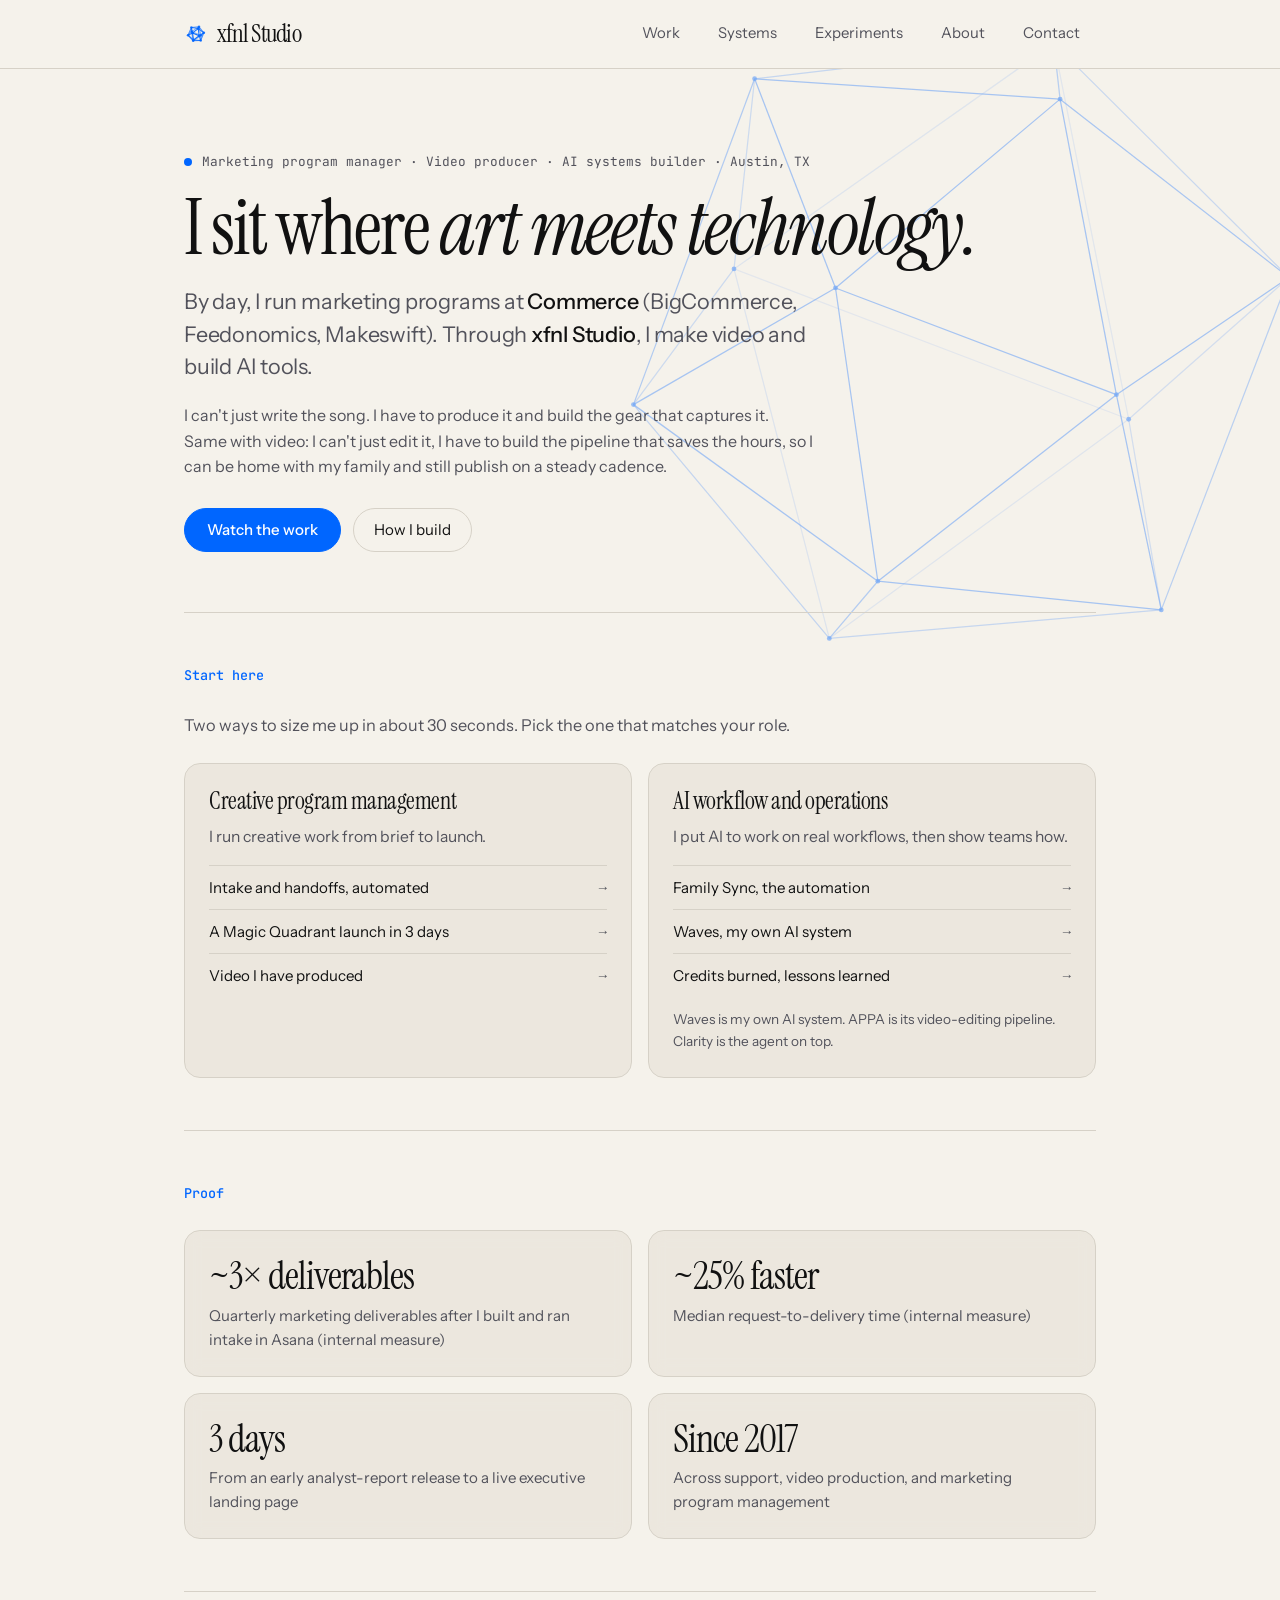
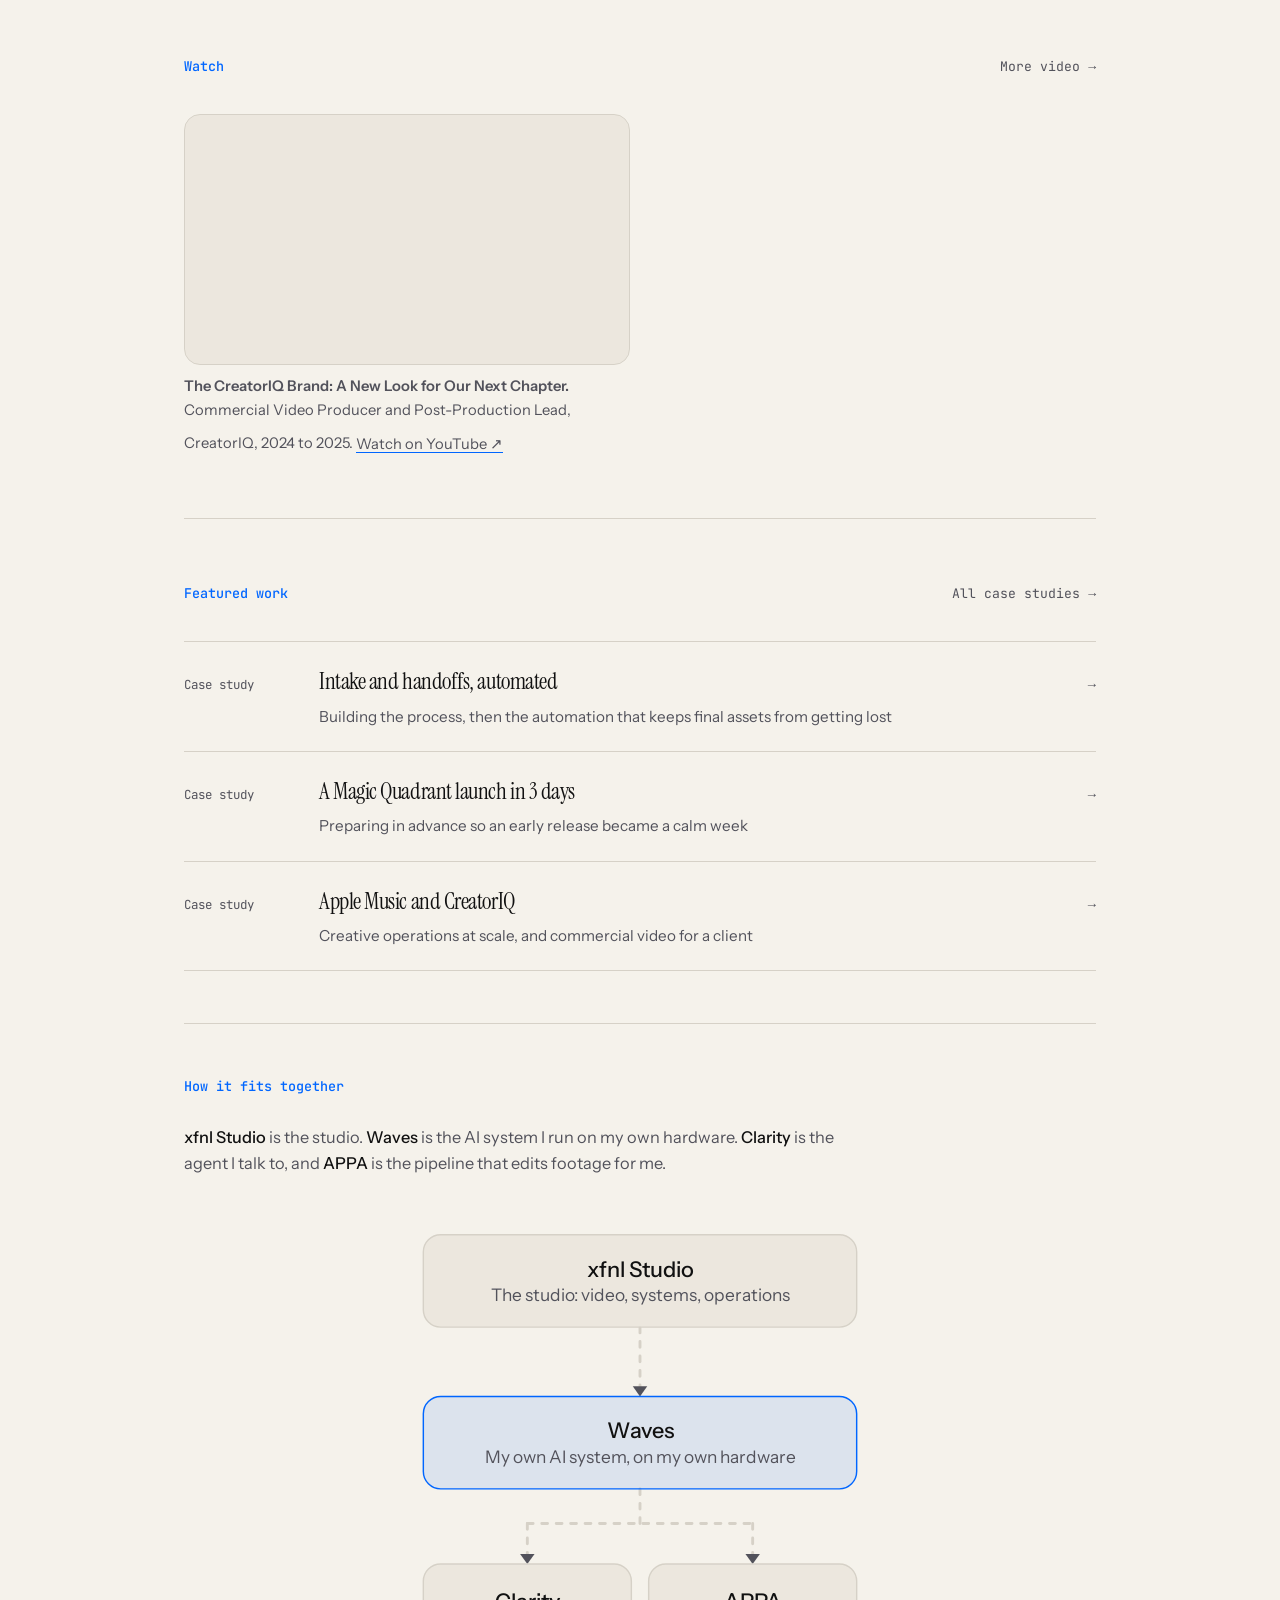
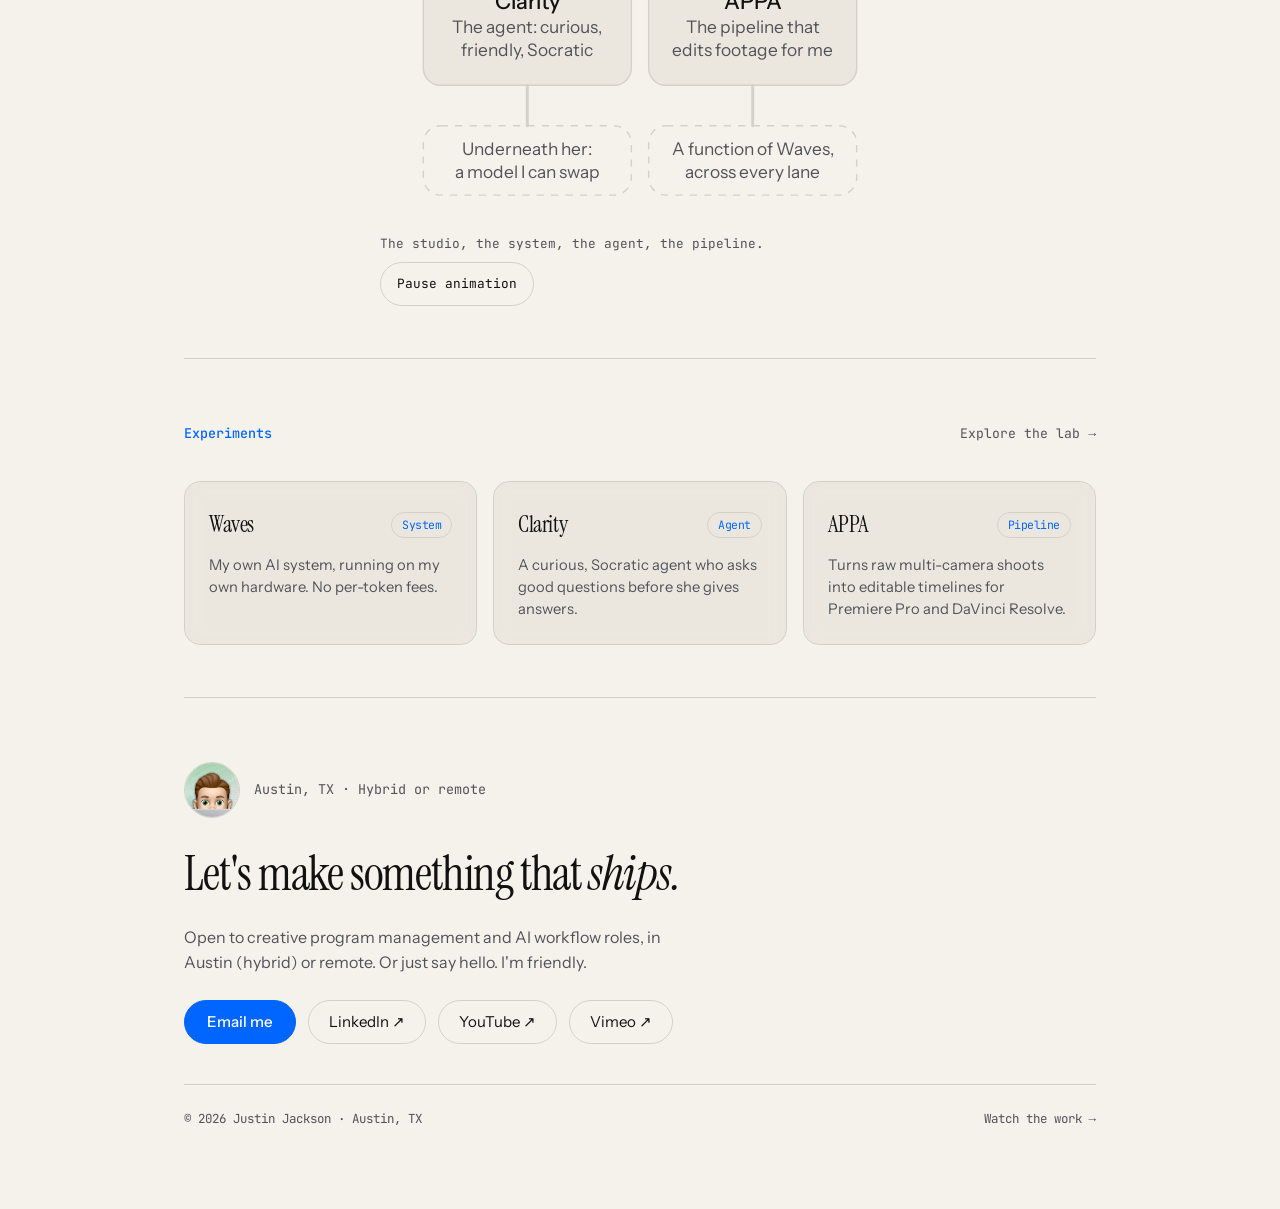
==== index.html @ 5ef89258 "v2.3: actual icosahedron everywhere, xfnl Studio styling, shorts, self-hosted fonts, timeline fixes" ====
<!doctype html>
<html lang="en">
<head>
  <meta charset="utf-8">
  <meta name="viewport" content="width=device-width, initial-scale=1">
  <title>Justin Jackson · Marketing Programs, Video &amp; AI Systems</title>
  <meta name="description" content="Austin-based marketing program manager and video producer. I build the workflows and AI tools that help creative teams ship. Case studies, video, experiments.">
  <meta name="author" content="Justin Jackson">
  <meta name="robots" content="index, follow">
  <link rel="canonical" href="https://xfnl.studio/">
  <meta property="og:type" content="website">
  <meta property="og:site_name" content="xfnl Studio">
  <meta property="og:title" content="Justin Jackson · Marketing Programs, Video &amp; AI Systems">
  <meta property="og:description" content="Austin-based marketing program manager and video producer. I build the workflows and AI tools that help creative teams ship. Case studies, video, experiments.">
  <meta property="og:url" content="https://xfnl.studio/">
  <meta property="og:image" content="https://xfnl.studio/img/og-default.png">
  <meta property="og:image:width" content="1200">
  <meta property="og:image:height" content="630">
  <meta property="og:image:alt" content="Justin Jackson: I sit where art meets technology.">
  <meta name="twitter:card" content="summary_large_image">
  <meta name="twitter:title" content="Justin Jackson · Marketing Programs, Video &amp; AI Systems">
  <meta name="twitter:description" content="Austin-based marketing program manager and video producer. I build the workflows and AI tools that help creative teams ship. Case studies, video, experiments.">
  <meta name="twitter:image" content="https://xfnl.studio/img/og-default.png">
  <link rel="icon" href="/favicon.svg?v=20261102b" type="image/svg+xml">
  <link rel="apple-touch-icon" href="/apple-touch-icon.png?v=20261102b">
  <link rel="preload" href="/fonts/instrument-serif-latin-400-normal.woff2" as="font" type="font/woff2" crossorigin>
  <link rel="preload" href="/fonts/instrument-sans-latin-400-normal.woff2" as="font" type="font/woff2" crossorigin>
  <link rel="stylesheet" href="/obsession.css?v=1793558083">
  <link rel="stylesheet" href="/css/xfnl-v2.css?v=20261102b">
  <script type="application/ld+json">{"@context": "https://schema.org", "@graph": [{"@type": "Person", "@id": "https://xfnl.studio/#justin", "name": "Justin Jackson", "url": "https://xfnl.studio", "image": "https://xfnl.studio/img/justin-jackson-800.webp", "jobTitle": "Marketing Project Manager", "description": "Austin-based marketing project manager running program-level work, video producer, and AI systems builder.", "worksFor": {"@type": "Organization", "name": "Commerce"}, "address": {"@type": "PostalAddress", "addressLocality": "Austin", "addressRegion": "TX"}, "alumniOf": {"@type": "CollegeOrUniversity", "name": "Art Institute of Philadelphia"}, "knowsAbout": ["Marketing program management", "Creative operations", "Asana automation", "Video production", "Post-production workflows", "Local LLM inference"], "sameAs": ["https://www.linkedin.com/in/justin-jackson-pm/", "https://www.youtube.com/@BenWindleShootsHisShot", "https://vimeo.com/user222444720"]}, {"@type": "Organization", "@id": "https://xfnl.studio/#studio", "name": "xfnl Studio", "alternateName": ["xfnl.studio", "Carbonrain Media"], "url": "https://xfnl.studio", "founder": {"@id": "https://xfnl.studio/#justin"}}, {"@type": "WebSite", "url": "https://xfnl.studio", "name": "xfnl Studio", "publisher": {"@id": "https://xfnl.studio/#studio"}}]}</script>
  <script src="/portfolio.js?v=20261102b" defer></script>
  <script src="/js/xfnl-v2.js?v=20261102b" defer></script>
</head>
<body data-page="home">
  <a href="#main-content" class="skip-link">Skip to main content</a>
  <canvas id="geo-canvas" class="geo-canvas" aria-hidden="true"></canvas>
  <header class="masthead">
    <div class="masthead-inner">
      <a href="/" class="brand" aria-label="xfnl Studio home">
        <svg class="brand-mark" viewBox="0 0 100 100" aria-hidden="true" focusable="false"><line class="mk-edge" x1="39.6" y1="74.7" x2="69.5" y2="77.2" stroke-width="4.4" stroke-opacity="0.79"/><line class="mk-edge" x1="39.6" y1="74.7" x2="63.2" y2="57.1" stroke-width="4.4" stroke-opacity="0.91"/><line class="mk-edge" x1="39.6" y1="74.7" x2="38.1" y2="78.4" stroke-width="4.4" stroke-opacity="0.71"/><line class="mk-edge" x1="39.6" y1="74.7" x2="16.9" y2="55.2" stroke-width="4.4" stroke-opacity="0.79"/><line class="mk-edge" x1="39.6" y1="74.7" x2="35.6" y2="45.6" stroke-width="4.4" stroke-opacity="0.91"/><line class="mk-edge" x1="69.5" y1="77.2" x2="63.2" y2="57.1" stroke-width="4.4" stroke-opacity="0.84"/><line class="mk-edge" x1="69.5" y1="77.2" x2="38.1" y2="78.4" stroke-width="4.4" stroke-opacity="0.64"/><line class="mk-edge" x1="69.5" y1="77.2" x2="70.3" y2="56.2" stroke-width="4.4" stroke-opacity="0.60"/><line class="mk-edge" x1="69.5" y1="77.2" x2="82.6" y2="44.9" stroke-width="4.4" stroke-opacity="0.73"/><line class="mk-edge" x1="30.8" y1="23.1" x2="62.5" y2="20.1" stroke-width="4.4" stroke-opacity="0.66"/><line class="mk-edge" x1="30.8" y1="23.1" x2="59.4" y2="27.5" stroke-width="4.4" stroke-opacity="0.81"/><line class="mk-edge" x1="30.8" y1="23.1" x2="31.4" y2="39.9" stroke-width="4.4" stroke-opacity="0.61"/><line class="mk-edge" x1="30.8" y1="23.1" x2="16.9" y2="55.2" stroke-width="4.4" stroke-opacity="0.72"/><line class="mk-edge" x1="30.8" y1="23.1" x2="35.6" y2="45.6" stroke-width="4.4" stroke-opacity="0.85"/><line class="mk-edge" x1="62.5" y1="20.1" x2="59.4" y2="27.5" stroke-width="4.4" stroke-opacity="0.74"/><line class="mk-edge" x1="62.5" y1="20.1" x2="31.4" y2="39.9" stroke-width="4.4" stroke-opacity="0.54"/><line class="mk-edge" x1="62.5" y1="20.1" x2="70.3" y2="56.2" stroke-width="4.4" stroke-opacity="0.54"/><line class="mk-edge" x1="62.5" y1="20.1" x2="82.6" y2="44.9" stroke-width="4.4" stroke-opacity="0.66"/><line class="mk-edge" x1="59.4" y1="27.5" x2="63.2" y2="57.1" stroke-width="4.4" stroke-opacity="0.92"/><line class="mk-edge" x1="59.4" y1="27.5" x2="82.6" y2="44.9" stroke-width="4.4" stroke-opacity="0.81"/><line class="mk-edge" x1="59.4" y1="27.5" x2="35.6" y2="45.6" stroke-width="4.4" stroke-opacity="0.92"/><line class="mk-edge" x1="63.2" y1="57.1" x2="82.6" y2="44.9" stroke-width="4.4" stroke-opacity="0.85"/><line class="mk-edge" x1="63.2" y1="57.1" x2="35.6" y2="45.6" stroke-width="4.4" stroke-opacity="0.96"/><line class="mk-edge" x1="31.4" y1="39.9" x2="38.1" y2="78.4" stroke-width="4.4" stroke-opacity="0.53"/><line class="mk-edge" x1="31.4" y1="39.9" x2="70.3" y2="56.2" stroke-width="4.4" stroke-opacity="0.49"/><line class="mk-edge" x1="31.4" y1="39.9" x2="16.9" y2="55.2" stroke-width="4.4" stroke-opacity="0.60"/><line class="mk-edge" x1="38.1" y1="78.4" x2="70.3" y2="56.2" stroke-width="4.4" stroke-opacity="0.53"/><line class="mk-edge" x1="38.1" y1="78.4" x2="16.9" y2="55.2" stroke-width="4.4" stroke-opacity="0.64"/><line class="mk-edge" x1="70.3" y1="56.2" x2="82.6" y2="44.9" stroke-width="4.4" stroke-opacity="0.61"/><line class="mk-edge" x1="16.9" y1="55.2" x2="35.6" y2="45.6" stroke-width="4.4" stroke-opacity="0.84"/><circle class="mk-node" cx="39.6" cy="74.7" r="5.4" fill-opacity="0.89"/><circle class="mk-node" cx="69.5" cy="77.2" r="5.4" fill-opacity="0.79"/><circle class="mk-node" cx="30.8" cy="23.1" r="5.4" fill-opacity="0.81"/><circle class="mk-node" cx="62.5" cy="20.1" r="5.4" fill-opacity="0.71"/><circle class="mk-node" cx="59.4" cy="27.5" r="5.4" fill-opacity="0.92"/><circle class="mk-node" cx="63.2" cy="57.1" r="5.4" fill-opacity="0.97"/><circle class="mk-node" cx="31.4" cy="39.9" r="5.4" fill-opacity="0.63"/><circle class="mk-node" cx="38.1" cy="78.4" r="5.4" fill-opacity="0.68"/><circle class="mk-node" cx="70.3" cy="56.2" r="5.4" fill-opacity="0.63"/><circle class="mk-node" cx="82.6" cy="44.9" r="5.4" fill-opacity="0.81"/><circle class="mk-node" cx="16.9" cy="55.2" r="5.4" fill-opacity="0.79"/><circle class="mk-node" cx="35.6" cy="45.6" r="5.4" fill-opacity="0.97"/></svg><span>xfnl Studio</span>
      </a>
      <button type="button" id="menu-toggle" class="menu-toggle" aria-label="Toggle navigation menu" aria-expanded="false" aria-controls="primary-nav">
        <svg viewBox="0 0 24 24" aria-hidden="true">
          <line x1="4" y1="7" x2="20" y2="7"></line>
          <line x1="4" y1="12" x2="20" y2="12"></line>
          <line x1="4" y1="17" x2="20" y2="17"></line>
        </svg>
      </button>
      <nav id="primary-nav" class="nav-bar" aria-label="Primary">
        <a href="/work/" class="nav-link">Work</a>
        <a href="/systems/" class="nav-link">Systems</a>
        <a href="/experiments/" class="nav-link">Experiments</a>
        <a href="/about/" class="nav-link">About</a>
        <a href="#contact" class="nav-link">Contact</a>
      </nav>
    </div>
  </header>
  <main id="main-content" class="shell">

    <section class="hero">
      <div class="eyebrow"><span class="eyebrow-dot"></span><span id="cms-eyebrow">Marketing program manager · Video producer · AI systems builder · Austin, TX</span></div>
      <h1 id="cms-title" class="hero-title">I sit where <em>art meets technology.</em></h1>
      <p id="cms-lead" class="hero-lead">By day, I run marketing programs at <strong>Commerce</strong> (BigCommerce, Feedonomics, Makeswift). Through <strong>xfnl Studio</strong>, I make video and build AI tools.</p>
      <p class="hero-note">I can't just write the song. I have to produce it and build the gear that captures it. Same with video: I can't just edit it, I have to build the pipeline that saves the hours, so I can be home with my family and still publish on a steady cadence.</p>
      <div class="cta-row">
        <a href="/work/" class="btn-primary">Watch the work</a>
        <a href="/systems/" class="btn-secondary">How I build</a>
      </div>
    </section>

    <section class="sec">
      <div class="sec-head">
        <h2 class="sec-kicker">Start here</h2>
      </div>
      <p class="sec-intro">Two ways to size me up in about 30 seconds. Pick the one that matches your role.</p>
      <div class="path-grid">
        <div class="path-card">
          <h3 class="path-title">Creative program management</h3>
          <p class="path-line">I run creative work from brief to launch.</p>
          <div class="path-links">
            <a href="/systems/#intake-handoffs"><span>Intake and handoffs, automated</span><span>→</span></a>
            <a href="/systems/#mq-launch"><span>A Magic Quadrant launch in 3 days</span><span>→</span></a>
            <a href="/work/"><span>Video I have produced</span><span>→</span></a>
          </div>
        </div>
        <div class="path-card">
          <h3 class="path-title">AI workflow and operations</h3>
          <p class="path-line">I put AI to work on real workflows, then show teams how.</p>
          <div class="path-links">
            <a href="/systems/#intake-handoffs"><span>Family Sync, the automation</span><span>→</span></a>
            <a href="/experiments/#waves"><span>Waves, my own AI system</span><span>→</span></a>
            <a href="/experiments/#credits"><span>Credits burned, lessons learned</span><span>→</span></a>
          </div>
          <p class="path-gloss">Waves is my own AI system. APPA is its video-editing pipeline. Clarity is the agent on top.</p>
        </div>
      </div>
    </section>

    <section id="results" class="sec">
      <div class="sec-head">
        <h2 class="sec-kicker">Proof</h2>
      </div>
      <div id="cms-results" class="results-grid">
        <div class="stat-card">
          <h3 class="stat-num">~3× deliverables</h3>
          <p class="stat-desc">Quarterly marketing deliverables after I built and ran intake in Asana (internal measure)</p>
        </div>
        <div class="stat-card">
          <h3 class="stat-num">~25% faster</h3>
          <p class="stat-desc">Median request-to-delivery time (internal measure)</p>
        </div>
        <div class="stat-card">
          <h3 class="stat-num">3 days</h3>
          <p class="stat-desc">From an early analyst-report release to a live executive landing page</p>
        </div>
        <div class="stat-card">
          <h3 class="stat-num">Since 2017</h3>
          <p class="stat-desc">Across support, video production, and marketing program management</p>
        </div>
      </div>
    </section>

    <section class="sec">
      <div class="sec-head">
        <h2 class="sec-kicker">Watch</h2>
        <a href="/work/" class="sec-more">More video →</a>
      </div>
      <div class="video-grid">
        <div>
          <div class="video-embed"><iframe src="https://www.youtube-nocookie.com/embed/_KKBZPvR-s0" title="The CreatorIQ Brand: A New Look for Our Next Chapter" loading="lazy" referrerpolicy="strict-origin-when-cross-origin" allow="accelerometer; clipboard-write; encrypted-media; gyroscope; picture-in-picture" allowfullscreen></iframe></div>
          <p class="video-cap"><strong>The CreatorIQ Brand: A New Look for Our Next Chapter.</strong> Commercial Video Producer and Post-Production Lead, CreatorIQ, 2024 to 2025. <a class="sec-link" href="https://www.youtube.com/watch?v=_KKBZPvR-s0" target="_blank" rel="noopener noreferrer">Watch on YouTube ↗</a></p>
        </div>
      </div>
      <!-- CONFIRM (Justin): verify the video title against YouTube. -->
    </section>

    <section class="sec">
      <div class="sec-head">
        <h2 class="sec-kicker">Featured work</h2>
        <a href="/systems/" class="sec-more">All case studies →</a>
      </div>
      <div id="cms-featured-systems" class="row-list">
        <a href="/systems/#intake-handoffs" class="row-item">
          <span class="row-tag">Case study</span>
          <div>
            <h3 class="row-title">Intake and handoffs, automated</h3>
            <p class="row-sub">Building the process, then the automation that keeps final assets from getting lost</p>
          </div>
          <span class="row-arrow">→</span>
        </a>
        <a href="/systems/#mq-launch" class="row-item">
          <span class="row-tag">Case study</span>
          <div>
            <h3 class="row-title">A Magic Quadrant launch in 3 days</h3>
            <p class="row-sub">Preparing in advance so an early release became a calm week</p>
          </div>
          <span class="row-arrow">→</span>
        </a>
        <a href="/systems/#apple-creatoriq" class="row-item">
          <span class="row-tag">Case study</span>
          <div>
            <h3 class="row-title">Apple Music and CreatorIQ</h3>
            <p class="row-sub">Creative operations at scale, and commercial video for a client</p>
          </div>
          <span class="row-arrow">→</span>
        </a>
      </div>
    </section>

    <section class="sec">
      <div class="sec-head">
        <h2 class="sec-kicker">How it fits together</h2>
      </div>
      <p class="sec-intro"><strong>xfnl Studio</strong> is the studio. <strong>Waves</strong> is the AI system I run on my own hardware. <strong>Clarity</strong> is the agent I talk to, and <strong>APPA</strong> is the pipeline that edits footage for me.</p>
      <figure class="dg" data-dg>
        <svg viewBox="0 0 360 432" role="img" aria-labelledby="dg-home-t dg-home-d" focusable="false">
          <title id="dg-home-t">How xfnl Studio, Waves, Clarity, and APPA fit together</title>
          <desc id="dg-home-d">xfnl Studio is the studio. Waves is its AI system. Clarity is the agent and APPA is the post-production pipeline, both running on Waves. Clarity runs on a swappable model.</desc>
          <line class="ln flow" x1="180" y1="88" x2="180" y2="136"/>
          <polygon class="ar" points="175,129 185,129 180,136"/>
          <line class="ln flow" x1="180" y1="200" x2="180" y2="224"/>
          <path class="ln flow" d="M102 224 H258"/>
          <line class="ln flow" x1="102" y1="224" x2="102" y2="252"/>
          <polygon class="ar" points="97,245 107,245 102,252"/>
          <line class="ln flow" x1="258" y1="224" x2="258" y2="252"/>
          <polygon class="ar" points="253,245 263,245 258,252"/>
          <rect class="nd glow g0" x="30" y="24" width="300" height="64" rx="12"/>
          <text class="t-sans t-md f-fg ta-mid" x="180" y="53">xfnl Studio</text>
          <text class="t-sans t-xs f-muted ta-mid" x="180" y="70">The studio: video, systems, operations</text>
          <rect class="nd-accent glow-accent g1" x="30" y="136" width="300" height="64" rx="12"/>
          <text class="t-sans t-md f-fg ta-mid" x="180" y="165">Waves</text>
          <text class="t-sans t-xs f-muted ta-mid" x="180" y="182">My own AI system, on my own hardware</text>
          <rect class="nd glow g2" x="30" y="252" width="144" height="84" rx="12"/>
          <text class="t-sans t-md f-fg ta-mid" x="102" y="283">Clarity</text>
          <text class="t-sans t-xs f-muted ta-mid" x="102" y="300">The agent: curious,</text>
          <text class="t-sans t-xs f-muted ta-mid" x="102" y="316">friendly, Socratic</text>
          <rect class="nd glow g3" x="186" y="252" width="144" height="84" rx="12"/>
          <text class="t-sans t-md f-fg ta-mid" x="258" y="283">APPA</text>
          <text class="t-sans t-xs f-muted ta-mid" x="258" y="300">The pipeline that</text>
          <text class="t-sans t-xs f-muted ta-mid" x="258" y="316">edits footage for me</text>
          <rect class="nd-dash" x="30" y="364" width="144" height="48" rx="12"/>
          <text class="t-sans t-xs f-muted ta-mid" x="102" y="384">Underneath her:</text>
          <text class="t-sans t-xs f-muted ta-mid" x="102" y="400">a model I can swap</text>
          <line class="ln" x1="102" y1="336" x2="102" y2="364"/>
          <rect class="nd-dash" x="186" y="364" width="144" height="48" rx="12"/>
          <text class="t-sans t-xs f-muted ta-mid" x="258" y="384">A function of Waves,</text>
          <text class="t-sans t-xs f-muted ta-mid" x="258" y="400">across every lane</text>
          <line class="ln" x1="258" y1="336" x2="258" y2="364"/>
        </svg>
        <figcaption class="dg-cap"><span>The studio, the system, the agent, the pipeline.</span><button type="button" class="dg-pause" aria-pressed="false">Pause animation</button></figcaption>
      </figure>

    </section>

    <section class="sec">
      <div class="sec-head">
        <h2 class="sec-kicker">Experiments</h2>
        <a href="/experiments/" class="sec-more">Explore the lab →</a>
      </div>
      <div id="cms-experiments" class="exp-grid">
        <a href="/experiments/#waves" class="exp-card">
          <h3 class="exp-name"><span>Waves</span><span class="exp-pill">System</span></h3>
          <p class="exp-desc">My own AI system, running on my own hardware. No per-token fees.</p>
        </a>
        <a href="/experiments/#clarity" class="exp-card">
          <h3 class="exp-name"><span>Clarity</span><span class="exp-pill">Agent</span></h3>
          <p class="exp-desc">A curious, Socratic agent who asks good questions before she gives answers.</p>
        </a>
        <a href="/experiments/#appa" class="exp-card">
          <h3 class="exp-name"><span>APPA</span><span class="exp-pill">Pipeline</span></h3>
          <p class="exp-desc">Turns raw multi-camera shoots into editable timelines for Premiere Pro and DaVinci Resolve.</p>
        </a>
      </div>
    </section>

    <footer id="contact" class="footer">
      <div class="footer-hello">
        <img class="avatar" src="/img/memoji-avatar-400.webp" width="56" height="56" alt="" loading="lazy">
        <span>Austin, TX · Hybrid or remote</span>
      </div>
      <h2 class="footer-title">Let's make something that <em>ships.</em></h2>
      <p class="footer-sub">Open to creative program management and AI workflow roles, in Austin (hybrid) or remote. Or just say hello. I'm friendly.</p>
      <div class="cta-row">
        <a href="mailto:justin@xfnl.studio" class="btn-primary">Email me</a>
        <a href="https://www.linkedin.com/in/justin-jackson-pm/" target="_blank" rel="noopener noreferrer" class="btn-secondary">LinkedIn ↗</a>
        <a href="https://www.youtube.com/@BenWindleShootsHisShot" target="_blank" rel="noopener noreferrer" class="btn-secondary">YouTube ↗</a>
        <a href="https://vimeo.com/user222444720" target="_blank" rel="noopener noreferrer" class="btn-secondary">Vimeo ↗</a>
      </div>
      <div class="footer-meta">
        <span>© 2026 Justin Jackson · Austin, TX</span>
        <a href="/work/">Watch the work →</a>
      </div>
    </footer>
  </main>
  <!-- TODO (Justin and Gemini): add the Cloudflare Web Analytics beacon here once the site token exists. -->
</body>
</html>
---- obsession.css ----
:root {
  --ar-bg: #111111;
  --ar-bg-elev: rgba(22, 24, 29, 0.86);
  --ar-fg: #f5f2eb;
  --ar-muted: #9ca3af;
  --ar-border: #262930;
  --ar-accent: #0066FF;
  --ar-accent-soft: rgba(0, 102, 255, 0.14);
  --font-serif: "Instrument Serif", Georgia, "Times New Roman", serif;
  --font-sans: "Instrument Sans", -apple-system, BlinkMacSystemFont, sans-serif;
  --font-mono: "JetBrains Mono", monospace;
}
@media (prefers-color-scheme: light) {
  :root {
    --ar-bg: #f5f2eb;
    --ar-bg-elev: rgba(235, 230, 220, 0.86);
    --ar-fg: #111111;
    --ar-muted: #52525b;
    --ar-border: #d6d1c7;
    --ar-accent: #0066FF;
    --ar-accent-soft: rgba(0, 102, 255, 0.10);
  }
}
*, *::before, *::after { box-sizing: border-box; margin: 0; padding: 0; }
html { scroll-behavior: smooth; background: var(--ar-bg); color: var(--ar-fg); font-family: var(--font-sans); font-size: 16px; line-height: 1.6; -webkit-font-smoothing: antialiased; text-rendering: optimizeLegibility; }
body { min-height: 100vh; position: relative; overflow-x: hidden; background: var(--ar-bg); color: var(--ar-fg); }
a { color: inherit; text-decoration: none; transition: color 0.15s ease, border-color 0.15s ease, background-color 0.15s ease; }
a:focus-visible, button:focus-visible { outline: 2px solid var(--ar-accent); outline-offset: 3px; border-radius: 6px; }
ul { list-style: none; }
.skip-link { position: absolute; left: -9999px; top: 8px; z-index: 100; padding: 10px 16px; background: var(--ar-accent); color: #ffffff; border-radius: 999px; font-size: 0.88rem; }
.skip-link:focus { left: 16px; }
.geo-canvas { position: fixed; top: 0; right: 0; width: 55vw; height: 100vh; pointer-events: none; z-index: 0; opacity: 0.52; display: block; }
@media (max-width: 768px) { .geo-canvas { width: 100vw; height: 100svh; opacity: 0.30; } }
.shell { position: relative; z-index: 1; max-width: 960px; margin: 0 auto; padding: 0 24px; }
.masthead { border-bottom: 1px solid var(--ar-border); background: var(--ar-bg); position: sticky; top: 0; z-index: 30; }
.masthead-inner { max-width: 960px; margin: 0 auto; padding: 12px 24px; display: flex; align-items: center; justify-content: space-between; gap: 16px; position: relative; }
.brand { display: inline-flex; align-items: center; min-height: 44px; font-family: var(--font-serif); font-size: 1.55rem; font-weight: 400; letter-spacing: -0.03em; }
.brand-dot { color: var(--ar-accent); }
.menu-toggle { display: none; align-items: center; justify-content: center; width: 44px; height: 44px; border-radius: 999px; border: 1px solid var(--ar-border); background: var(--ar-bg-elev); color: var(--ar-fg); cursor: pointer; }
.menu-toggle svg { width: 20px; height: 20px; stroke: currentColor; stroke-width: 1.8; fill: none; stroke-linecap: round; }
.nav-bar { display: flex; align-items: center; gap: 6px; }
.nav-link { display: inline-flex; align-items: center; min-height: 44px; padding: 0 15px; border-radius: 999px; font-size: 0.93rem; color: var(--ar-muted); border: 1px solid transparent; }
.nav-link:hover, .nav-link.active { color: var(--ar-fg); border-color: var(--ar-border); background: var(--ar-bg-elev); }
@media (max-width: 720px) {
  .menu-toggle { display: inline-flex; }
  .nav-bar { display: none; position: absolute; top: 100%; left: 0; right: 0; background: var(--ar-bg); border-bottom: 1px solid var(--ar-border); padding: 12px 24px 18px; flex-direction: column; align-items: stretch; gap: 6px; }
  .nav-bar.open { display: flex; }
  .nav-link { width: 100%; justify-content: flex-start; padding: 0 16px; }
}
.hero { padding: 84px 0 60px; position: relative; }
@media (max-width: 640px) { .hero { padding: 52px 0 44px; } }
.eyebrow { font-family: var(--font-mono); font-size: 0.8rem; color: var(--ar-muted); margin-bottom: 16px; display: flex; align-items: center; gap: 10px; line-height: 1.45; }
.eyebrow-dot { width: 8px; height: 8px; border-radius: 999px; background: var(--ar-accent); flex-shrink: 0; display: inline-block; }
.hero-title { font-family: var(--font-serif); font-weight: 400; font-size: clamp(3rem, 6.8vw, 4.85rem); line-height: 1.02; letter-spacing: -0.03em; margin-bottom: 18px; }
.hero-title em { font-style: italic; font-weight: 400; }
.hero-lead { font-size: clamp(1.12rem, 2.05vw, 1.35rem); color: var(--ar-muted); max-width: 630px; line-height: 1.52; margin-bottom: 32px; letter-spacing: -0.01em; }
.hero-lead strong { color: var(--ar-fg); font-weight: 500; }
.hero-lead a { text-decoration: underline; text-decoration-color: var(--ar-accent); text-underline-offset: 3px; }
.cta-row { display: flex; align-items: center; gap: 12px; flex-wrap: wrap; }
.btn-primary { display: inline-flex; align-items: center; justify-content: center; min-height: 44px; padding: 0 22px; border-radius: 999px; background: var(--ar-accent); color: #ffffff; font-weight: 500; font-size: 0.94rem; border: 1px solid var(--ar-accent); }
.btn-primary:hover { opacity: 0.92; }
.btn-secondary { display: inline-flex; align-items: center; justify-content: center; min-height: 44px; padding: 0 20px; border-radius: 999px; background: transparent; color: var(--ar-fg); font-size: 0.94rem; border: 1px solid var(--ar-border); }
.btn-secondary:hover { border-color: var(--ar-accent); background: var(--ar-accent-soft); }
.sec { padding: 52px 0; border-top: 1px solid var(--ar-border); }
.sec-head { display: flex; align-items: baseline; justify-content: space-between; margin-bottom: 26px; gap: 16px; }
.sec-kicker { font-family: var(--font-mono); font-size: 0.84rem; font-weight: 500; color: var(--ar-accent); }
.sec-more { font-family: var(--font-mono); font-size: 0.82rem; color: var(--ar-muted); min-height: 44px; display: inline-flex; align-items: center; }
.sec-more:hover { color: var(--ar-fg); }
.results-grid { display: grid; grid-template-columns: repeat(2, 1fr); gap: 16px; }
@media (max-width: 640px) { .results-grid { grid-template-columns: 1fr; } }
.stat-card { padding: 24px; border: 1px solid var(--ar-border); border-radius: 16px; background: var(--ar-bg-elev); backdrop-filter: blur(8px); display: flex; flex-direction: column; gap: 6px; }
.stat-num { font-family: var(--font-serif); font-size: clamp(1.95rem, 3.4vw, 2.45rem); line-height: 1.08; letter-spacing: -0.025em; color: var(--ar-fg); font-weight: 400; }
.stat-desc { font-size: 0.94rem; color: var(--ar-muted); }
.row-list { display: flex; flex-direction: column; border-top: 1px solid var(--ar-border); }
.row-item { display: grid; grid-template-columns: 115px 1fr auto; align-items: baseline; gap: 20px; padding: 22px 0; border-bottom: 1px solid var(--ar-border); min-height: 44px; }
.row-item:hover .row-title { color: var(--ar-accent); }
@media (max-width: 640px) { .row-item { grid-template-columns: 1fr; gap: 6px; } .row-arrow { display: none; } }
.row-tag { font-family: var(--font-mono); font-size: 0.78rem; color: var(--ar-muted); }
.row-title { font-family: var(--font-serif); font-size: 1.42rem; font-weight: 400; letter-spacing: -0.02em; color: var(--ar-fg); margin-bottom: 4px; transition: color 0.15s ease; }
.row-sub { font-size: 0.95rem; color: var(--ar-muted); }
.row-arrow { font-family: var(--font-mono); font-size: 0.85rem; color: var(--ar-muted); }
.exp-grid { display: grid; grid-template-columns: repeat(3, 1fr); gap: 16px; }
@media (max-width: 768px) { .exp-grid { grid-template-columns: 1fr; } }
.exp-card { padding: 24px; border: 1px solid var(--ar-border); border-radius: 16px; background: var(--ar-bg-elev); backdrop-filter: blur(8px); display: flex; flex-direction: column; gap: 10px; }
.exp-card:hover { border-color: var(--ar-accent); }
.exp-name { font-family: var(--font-serif); font-size: 1.45rem; font-weight: 400; letter-spacing: -0.02em; color: var(--ar-fg); display: flex; align-items: center; justify-content: space-between; }
.exp-pill { font-family: var(--font-mono); font-size: 0.72rem; padding: 3px 10px; border-radius: 999px; border: 1px solid var(--ar-border); color: var(--ar-accent); }
.exp-desc { font-size: 0.92rem; color: var(--ar-muted); line-height: 1.5; }
.case-block { padding: 36px 0; border-bottom: 1px solid var(--ar-border); display: grid; grid-template-columns: 220px 1fr; gap: 32px; }
@media (max-width: 768px) { .case-block { grid-template-columns: 1fr; gap: 12px; } }
.case-meta { font-family: var(--font-mono); font-size: 0.8rem; color: var(--ar-muted); display: flex; flex-direction: column; gap: 6px; }
.case-title { font-family: var(--font-serif); font-size: clamp(1.85rem, 3.2vw, 2.3rem); font-weight: 400; letter-spacing: -0.025em; line-height: 1.12; margin-bottom: 14px; }
.case-body { font-size: 1rem; color: var(--ar-muted); margin-bottom: 18px; max-width: 65ch; }
.case-body strong { color: var(--ar-fg); font-weight: 500; }
.case-body a { text-decoration: underline; text-decoration-color: var(--ar-accent); text-underline-offset: 3px; }
.pill-row { display: flex; flex-wrap: wrap; gap: 8px; margin-top: 12px; }
.pill { font-family: var(--font-mono); font-size: 0.76rem; padding: 4px 12px; border-radius: 999px; border: 1px solid var(--ar-border); background: var(--ar-bg-elev); color: var(--ar-fg); }
.footer { padding: 64px 0 80px; border-top: 1px solid var(--ar-border); }
.footer-title { font-family: var(--font-serif); font-size: clamp(2.1rem, 4.2vw, 3rem); font-weight: 400; letter-spacing: -0.025em; margin-bottom: 12px; }
.footer-sub { font-size: 1rem; color: var(--ar-muted); margin-bottom: 24px; max-width: 520px; }
.footer-meta { margin-top: 40px; padding-top: 24px; border-top: 1px solid var(--ar-border); display: flex; justify-content: space-between; font-family: var(--font-mono); font-size: 0.78rem; color: var(--ar-muted); flex-wrap: wrap; gap: 12px; }
---- css/xfnl-v2.css ----
/* xfnl Studio v2.1 additions. Load after obsession.css. Reuses its --ar-* tokens.
   Rules honored here: sentence case, no em dashes, no box shadows, 1px borders,
   999px pills, 44px minimum targets, no inline style attributes anywhere. */

/* Self-hosted fonts (latin subset). Replaces the render-blocking Google Fonts request. */
@font-face { font-family: "Instrument Serif"; font-style: normal; font-weight: 400; font-display: swap; src: url("/fonts/instrument-serif-latin-400-normal.woff2") format("woff2"); }
@font-face { font-family: "Instrument Serif"; font-style: italic; font-weight: 400; font-display: swap; src: url("/fonts/instrument-serif-latin-400-italic.woff2") format("woff2"); }
@font-face { font-family: "Instrument Sans"; font-style: normal; font-weight: 400; font-display: swap; src: url("/fonts/instrument-sans-latin-400-normal.woff2") format("woff2"); }
@font-face { font-family: "Instrument Sans"; font-style: normal; font-weight: 500; font-display: swap; src: url("/fonts/instrument-sans-latin-500-normal.woff2") format("woff2"); }
@font-face { font-family: "Instrument Sans"; font-style: normal; font-weight: 600; font-display: swap; src: url("/fonts/instrument-sans-latin-600-normal.woff2") format("woff2"); }
@font-face { font-family: "JetBrains Mono"; font-style: normal; font-weight: 400; font-display: swap; src: url("/fonts/jetbrains-mono-latin-400-normal.woff2") format("woff2"); }
@font-face { font-family: "JetBrains Mono"; font-style: normal; font-weight: 500; font-display: swap; src: url("/fonts/jetbrains-mono-latin-500-normal.woff2") format("woff2"); }

:root {
  --ar-eye: #0b0d12;
  --ar-glint: #ffffff;
}

/* ---------- Page-level helpers ---------- */
.hero-note { font-size: 1rem; color: var(--ar-muted, #9ca3af); max-width: 630px; margin: -12px 0 28px; }
.hero-note strong { color: var(--ar-fg, #f5f2eb); font-weight: 500; }
.sec-intro { color: var(--ar-muted, #9ca3af); max-width: 62ch; margin-bottom: 24px; font-size: 1.02rem; }
.sec-intro strong { color: var(--ar-fg, #f5f2eb); font-weight: 500; }
.sec-link { display: inline-flex; align-items: center; min-height: 44px; text-decoration: underline; text-decoration-color: var(--ar-accent, #0066ff); text-underline-offset: 3px; }

/* ---------- Role paths (home) ---------- */
.path-grid { display: grid; grid-template-columns: repeat(2, 1fr); gap: 16px; }
@media (max-width: 720px) { .path-grid { grid-template-columns: 1fr; } }
.path-card { padding: 24px; border: 1px solid var(--ar-border, #262930); border-radius: 16px; background: var(--ar-bg-elev, rgba(22,24,29,.86)); display: flex; flex-direction: column; gap: 10px; }
.path-title { font-family: var(--font-serif, Georgia, serif); font-size: 1.5rem; font-weight: 400; letter-spacing: -0.02em; line-height: 1.12; }
.path-line { color: var(--ar-muted, #9ca3af); font-size: 0.98rem; }
.path-links { display: flex; flex-direction: column; margin-top: 6px; }
.path-links a { display: flex; align-items: center; justify-content: space-between; gap: 12px; min-height: 44px; border-top: 1px solid var(--ar-border, #262930); font-size: 0.94rem; }
.path-links a:hover { color: var(--ar-accent, #0066ff); }
.path-links a span:last-child { font-family: var(--font-mono, monospace); color: var(--ar-muted, #9ca3af); font-size: 0.85rem; }

/* ---------- Two-column story blocks ---------- */
.split { display: grid; grid-template-columns: 1fr 280px; gap: 36px; align-items: center; }
.split-flip { grid-template-columns: 280px 1fr; }
@media (max-width: 720px) { .split, .split-flip { grid-template-columns: 1fr; gap: 20px; } }
.story { color: var(--ar-muted, #9ca3af); font-size: 1.04rem; max-width: 62ch; }
.story p + p { margin-top: 14px; }
.story strong { color: var(--ar-fg, #f5f2eb); font-weight: 500; }
.portrait { display: block; width: 100%; max-width: 320px; aspect-ratio: 1 / 1; object-fit: cover; border-radius: 16px; border: 1px solid var(--ar-border, #262930); }
.avatar { display: block; width: 56px; height: 56px; border-radius: 999px; border: 1px solid var(--ar-border, #262930); object-fit: cover; }
.footer-hello { display: flex; align-items: center; gap: 14px; margin-bottom: 18px; }
.footer-hello span { font-family: var(--font-mono, monospace); font-size: 0.84rem; color: var(--ar-muted, #9ca3af); }

/* ---------- Video ---------- */
.video-grid { display: grid; grid-template-columns: repeat(2, 1fr); gap: 20px; }
.video-grid-3 { grid-template-columns: repeat(3, 1fr); }
@media (max-width: 720px) { .video-grid, .video-grid-3 { grid-template-columns: 1fr; } }
.video-embed { position: relative; aspect-ratio: 16 / 9; border: 1px solid var(--ar-border, #262930); border-radius: 16px; overflow: hidden; background: var(--ar-bg-elev, #16181d); }
.video-embed iframe { position: absolute; inset: 0; width: 100%; height: 100%; border: 0; }
.video-cap { margin-top: 10px; color: var(--ar-muted, #9ca3af); font-size: 0.92rem; }
.video-link { display: inline-flex; align-items: center; min-height: 44px; color: var(--ar-muted, #9ca3af); font-family: var(--font-mono, monospace); font-size: 0.84rem; }
.video-link:hover { color: var(--ar-fg, #f5f2eb); }

/* ---------- Credits burned ---------- */
.credits-grid { display: grid; grid-template-columns: repeat(2, 1fr); gap: 16px; }
@media (max-width: 720px) { .credits-grid { grid-template-columns: 1fr; } }
.credit-card { padding: 24px; border: 1px solid var(--ar-border, #262930); border-radius: 16px; background: var(--ar-bg-elev, rgba(22,24,29,.86)); display: flex; flex-direction: column; gap: 14px; }
.credit-title { font-family: var(--font-serif, Georgia, serif); font-size: 1.4rem; font-weight: 400; letter-spacing: -0.02em; line-height: 1.15; }
.credit-card dl { display: grid; gap: 12px; }
.credit-card dt { font-family: var(--font-mono, monospace); font-size: 0.78rem; color: var(--ar-accent, #0066ff); margin-bottom: 2px; }
.credit-card dd { color: var(--ar-muted, #9ca3af); font-size: 0.95rem; }

/* ---------- Technical details ---------- */
.tech { margin-top: 16px; border-top: 1px solid var(--ar-border, #262930); }
.tech summary { display: flex; align-items: center; min-height: 44px; cursor: pointer; font-family: var(--font-mono, monospace); font-size: 0.84rem; color: var(--ar-muted, #9ca3af); }
.tech summary:hover { color: var(--ar-fg, #f5f2eb); }
.tech p { color: var(--ar-muted, #9ca3af); font-size: 0.94rem; max-width: 65ch; padding-bottom: 12px; }

/* ---------- Diagram figures ---------- */
.dg, .fpo { margin: 0 auto; max-width: 520px; }
.dg svg, .fpo svg { display: block; width: 100%; height: auto; }
.dg-cap, .fpo-cap { display: flex; align-items: center; justify-content: space-between; flex-wrap: wrap; gap: 8px 16px; margin-top: 10px; font-family: var(--font-mono, monospace); font-size: 0.8rem; color: var(--ar-muted, #9ca3af); }
.dg-pause { min-height: 44px; min-width: 44px; padding: 0 16px; border-radius: 999px; border: 1px solid var(--ar-border, #262930); background: transparent; color: var(--ar-fg, #f5f2eb); font: inherit; cursor: pointer; }
.dg-pause:hover { border-color: var(--ar-accent, #0066ff); }
.dg-block { display: grid; grid-template-columns: 1fr; gap: 20px; margin-top: 28px; }

/* SVG fill, stroke, and text helpers (all skinnable through tokens) */
.f-bg { fill: var(--ar-bg, #111111); }
.f-elev { fill: var(--ar-bg-elev, #16181d); }
.f-fg { fill: var(--ar-fg, #f5f2eb); }
.f-muted { fill: var(--ar-muted, #9ca3af); }
.f-accent { fill: var(--ar-accent, #0066ff); }
.f-soft { fill: var(--ar-accent-soft, rgba(0,102,255,.14)); }
.f-eye { fill: var(--ar-eye, #0b0d12); }
.f-sclera { fill: var(--ar-glint, #ffffff); stroke: var(--ar-border, #262930); stroke-width: 1.5; }
.f-glint { fill: var(--ar-glint, #ffffff); }
.f-none { fill: none; }
.s-border { stroke: var(--ar-border, #262930); }
.s-fg { stroke: var(--ar-fg, #f5f2eb); }
.s-muted { stroke: var(--ar-muted, #9ca3af); }
.s-accent { stroke: var(--ar-accent, #0066ff); }
.t-sans { font-family: var(--font-sans, "Instrument Sans", sans-serif); }
.t-mono { font-family: var(--font-mono, "JetBrains Mono", monospace); }
.t-serif { font-family: var(--font-serif, "Instrument Serif", Georgia, serif); }
.t-xs { font-size: 12px; }
.t-sm { font-size: 13px; }
.t-md { font-size: 15px; font-weight: 500; }
.t-lg { font-size: 22px; letter-spacing: -0.03em; }
.ta-mid { text-anchor: middle; }
.ta-start { text-anchor: start; }

/* Nodes and connectors */
.nd { fill: var(--ar-bg-elev, #16181d); stroke: var(--ar-border, #262930); stroke-width: 1; }
.nd-accent { fill: var(--ar-accent-soft, rgba(0,102,255,.14)); stroke: var(--ar-accent, #0066ff); stroke-width: 1; }
.nd-dash { fill: none; stroke: var(--ar-border, #262930); stroke-width: 1; stroke-dasharray: 5 5; }
.ln { fill: none; stroke: var(--ar-border, #262930); stroke-width: 2; stroke-linecap: round; }
.ln-a { fill: none; stroke: var(--ar-accent, #0066ff); stroke-width: 2; stroke-linecap: round; }
.ar { fill: var(--ar-muted, #9ca3af); }
.ar-a { fill: var(--ar-accent, #0066ff); }

/* Motion: node glow sequence, flowing connectors, pulsing sync lines */
@keyframes dg-glow {
  0%, 10% { stroke: var(--ar-accent, #0066ff); fill: var(--ar-accent-soft, rgba(0,102,255,.14)); }
  16%, 100% { stroke: var(--ar-border, #262930); fill: var(--ar-bg-elev, #16181d); }
}
@keyframes dg-glow-accent {
  0%, 10% { fill: var(--ar-accent, #0066ff); fill-opacity: .28; }
  16%, 100% { fill: var(--ar-accent-soft, rgba(0,102,255,.14)); fill-opacity: 1; }
}
@keyframes dg-flow { to { stroke-dashoffset: -20; } }
@keyframes dg-pulse { 0%, 100% { stroke-opacity: .35; } 50% { stroke-opacity: 1; } }
.glow { animation: dg-glow 10s linear infinite; }
.glow-accent { animation: dg-glow-accent 10s linear infinite; }
.flow { stroke-dasharray: 4 6; animation: dg-flow 1.2s linear infinite; }
.pulse { animation: dg-pulse 2s ease-in-out infinite; }
.g0 { animation-delay: 0s; } .g1 { animation-delay: 1s; } .g2 { animation-delay: 2s; } .g3 { animation-delay: 3s; }
.g4 { animation-delay: 4s; } .g5 { animation-delay: 5s; } .g6 { animation-delay: 6s; } .g7 { animation-delay: 7s; } .g8 { animation-delay: 8s; }
.dg-paused .glow, .dg-paused .glow-accent, .dg-paused .flow, .dg-paused .pulse { animation-play-state: paused; }

/* ---------- Clarity rig (mini icosahedron) ---------- */
.cl-rig { display: block; width: 100%; height: auto; overflow: visible; }
.cl-edge { stroke: var(--ar-accent, #0066ff); stroke-width: 1.25px; vector-effect: non-scaling-stroke; stroke-linecap: round; fill: none; }
.cl-node { fill: var(--ar-accent, #0066ff); }
.cl-focus { fill: none; stroke: var(--ar-accent, #0066ff); stroke-width: 1.25px; vector-effect: non-scaling-stroke; }
.cl-trail { stroke: var(--ar-fg, #f5f2eb); stroke-width: 2.25px; vector-effect: non-scaling-stroke; stroke-linecap: round; }
.cl-dot { fill: var(--ar-fg, #f5f2eb); }
.cl-ring { fill: none; stroke: var(--ar-accent, #0066ff); stroke-width: 1.25px; vector-effect: non-scaling-stroke; }
.cl-hero { max-width: 220px; margin: 0 auto 8px; }

/* ---------- Scroll demo: Clarity co-produces a short ---------- */
.cl-demo { position: relative; }
.cl-demo-track { position: relative; }
.cl-demo.cl-js .cl-demo-track { height: 260vh; }
.cl-demo-stage { padding: 12px 0 8px; }
.cl-demo.cl-js .cl-demo-stage { position: sticky; top: 76px; min-height: calc(100svh - 76px); display: flex; flex-direction: column; justify-content: center; }
.cl-demo-grid { display: grid; grid-template-columns: minmax(180px, 280px) 1fr; gap: 28px; align-items: center; }
@media (max-width: 720px) {
  .cl-demo-grid { grid-template-columns: 1fr; gap: 8px; }
  .cl-rigwrap { max-width: 96px; margin: 0 auto; }
  .cl-demo.cl-js .cl-chat { height: min(34svh, 300px); }
  .cl-demo-stage .case-title { font-size: 1.45rem; margin-bottom: 6px; }
  .cl-lanes { margin-top: 10px; }
  .cl-cta { margin-top: 12px; }
  .cl-cta-title { font-size: 1.3rem; margin-bottom: 8px; }
  .cl-demo-note { margin-top: 8px; }
}
.cl-chat { list-style: none; display: flex; flex-direction: column; gap: 10px; }
.cl-demo.cl-js .cl-chat { justify-content: flex-end; height: min(44svh, 380px); overflow: hidden; -webkit-mask-image: linear-gradient(to bottom, transparent 0, #000 24%); mask-image: linear-gradient(to bottom, transparent 0, #000 24%); }
.cl-msg { max-width: 90%; padding: 12px 16px; border-radius: 18px; border: 1px solid var(--ar-border, #262930); background: var(--ar-bg-elev, #16181d); font-size: 0.98rem; }
.cl-msg-you { align-self: flex-end; border-color: var(--ar-accent, #0066ff); background: var(--ar-accent-soft, rgba(0,102,255,.14)); }
.cl-msg-ai { align-self: flex-start; }
.cl-who { display: block; font-family: var(--font-mono, monospace); font-size: 0.75rem; color: var(--ar-muted, #9ca3af); margin-bottom: 2px; }
.cl-demo.cl-js .cl-msg { opacity: 0; transform: translateY(14px); transition: opacity 0.4s ease, transform 0.4s ease; }
.cl-demo.cl-js .cl-msg.is-on { opacity: 1; transform: none; }
.cl-lanes { display: flex; flex-wrap: wrap; gap: 8px; margin-top: 14px; }
.cl-lane { font-family: var(--font-mono, monospace); font-size: 0.78rem; padding: 6px 12px; border-radius: 999px; border: 1px solid var(--ar-border, #262930); color: var(--ar-muted, #9ca3af); transition: border-color 0.3s ease, color 0.3s ease, background-color 0.3s ease; }
.cl-lane.is-on { border-color: var(--ar-accent, #0066ff); color: var(--ar-fg, #f5f2eb); background: var(--ar-accent-soft, rgba(0,102,255,.14)); }
.cl-cta { margin-top: 16px; }
.cl-cta-title { font-family: var(--font-serif, Georgia, serif); font-size: 1.6rem; letter-spacing: -0.025em; margin-bottom: 10px; }
.cl-demo.cl-js .cl-cta { opacity: 0; visibility: hidden; transition: opacity 0.4s ease; }
.cl-demo.cl-js .cl-cta.is-on { opacity: 1; visibility: visible; }
.cl-demo-note { margin-top: 12px; font-size: 0.85rem; color: var(--ar-muted, #9ca3af); }
.cl-skip { position: absolute; left: -9999px; top: 8px; z-index: 40; padding: 10px 16px; background: var(--ar-accent, #0066ff); color: #ffffff; border-radius: 999px; font-size: 0.9rem; }
.cl-skip:focus { left: 16px; }

/* ---------- Header mark ---------- */
.brand-mark { width: 24px; height: 24px; margin-right: 9px; flex: none; }
.mk-edge { stroke: var(--ar-accent, #0066ff); stroke-linecap: round; fill: none; }
.mk-node { fill: var(--ar-accent, #0066ff); }

/* ---------- At a glance, kind words, vertical video ---------- */
.glance { display: grid; grid-template-columns: 150px 1fr; gap: 10px 20px; margin: 0; }
@media (max-width: 640px) { .glance { grid-template-columns: 1fr; gap: 2px; } .glance dd { margin-bottom: 10px; } }
.glance dt { font-family: var(--font-mono, monospace); font-size: 0.8rem; color: var(--ar-muted, #9ca3af); padding-top: 3px; }
.glance dd { color: var(--ar-fg, #f5f2eb); font-size: 1rem; margin: 0; }
.glance a { text-decoration: underline; text-decoration-color: var(--ar-accent, #0066ff); text-underline-offset: 3px; }
.kind { display: grid; grid-template-columns: repeat(2, 1fr); gap: 16px; }
@media (max-width: 720px) { .kind { grid-template-columns: 1fr; } }
.kind figure { margin: 0; padding: 24px; border: 1px solid var(--ar-border, #262930); border-radius: 16px; background: var(--ar-bg-elev, rgba(22,24,29,.86)); display: flex; flex-direction: column; gap: 14px; }
.kind blockquote { margin: 0; font-family: var(--font-serif, Georgia, serif); font-size: 1.3rem; line-height: 1.3; letter-spacing: -0.02em; }
.kind figcaption { font-size: 0.88rem; color: var(--ar-muted, #9ca3af); }
.video-embed-v { aspect-ratio: 9 / 16; max-width: 300px; margin: 0 auto; }
.path-gloss { font-size: 0.85rem; color: var(--ar-muted, #9ca3af); margin-top: 2px; }
.display-head { font-family: var(--font-serif, Georgia, serif); font-size: clamp(1.85rem, 3.4vw, 2.5rem); font-weight: 400; letter-spacing: -0.025em; line-height: 1.12; margin: 0 0 10px; }
.kicker-small { font-family: var(--font-mono, monospace); font-size: 0.8rem; color: var(--ar-accent, #0066ff); margin-bottom: 8px; display: block; }

/* ---------- On-in motion (only when JS runs and motion is allowed) ---------- */
.reveal-js .reveal { opacity: 0; transform: translateY(16px); transition: opacity 0.6s ease, transform 0.6s ease; }
.reveal-js .reveal.in { opacity: 1; transform: none; }

/* ---------- Reduced motion: everything static and fully readable ---------- */
@media (prefers-reduced-motion: reduce) {
  .glow, .glow-accent, .flow, .pulse { animation: none; }
  .cl-msg, .cl-lane, .cl-cta { transition: none; }
  .dg-pause { display: none; }
  .reveal-js .reveal { opacity: 1; transform: none; transition: none; }
}
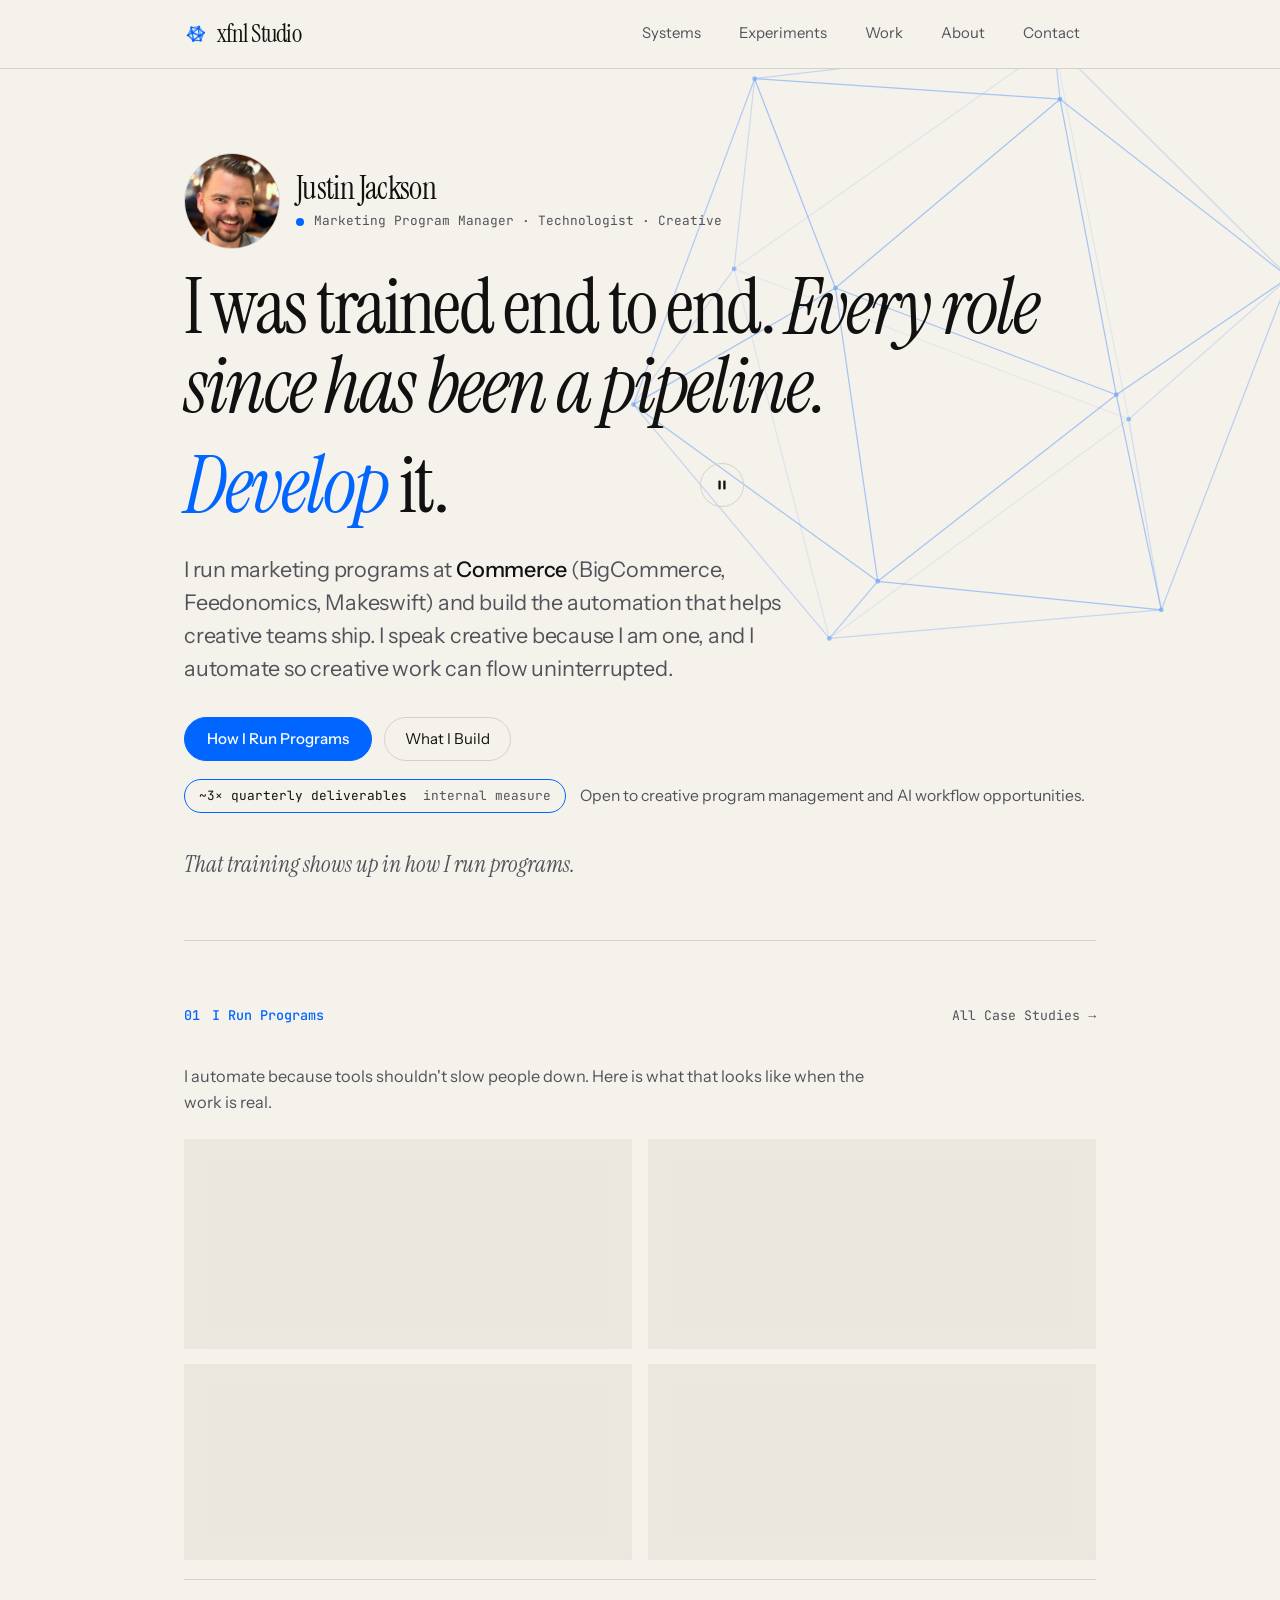
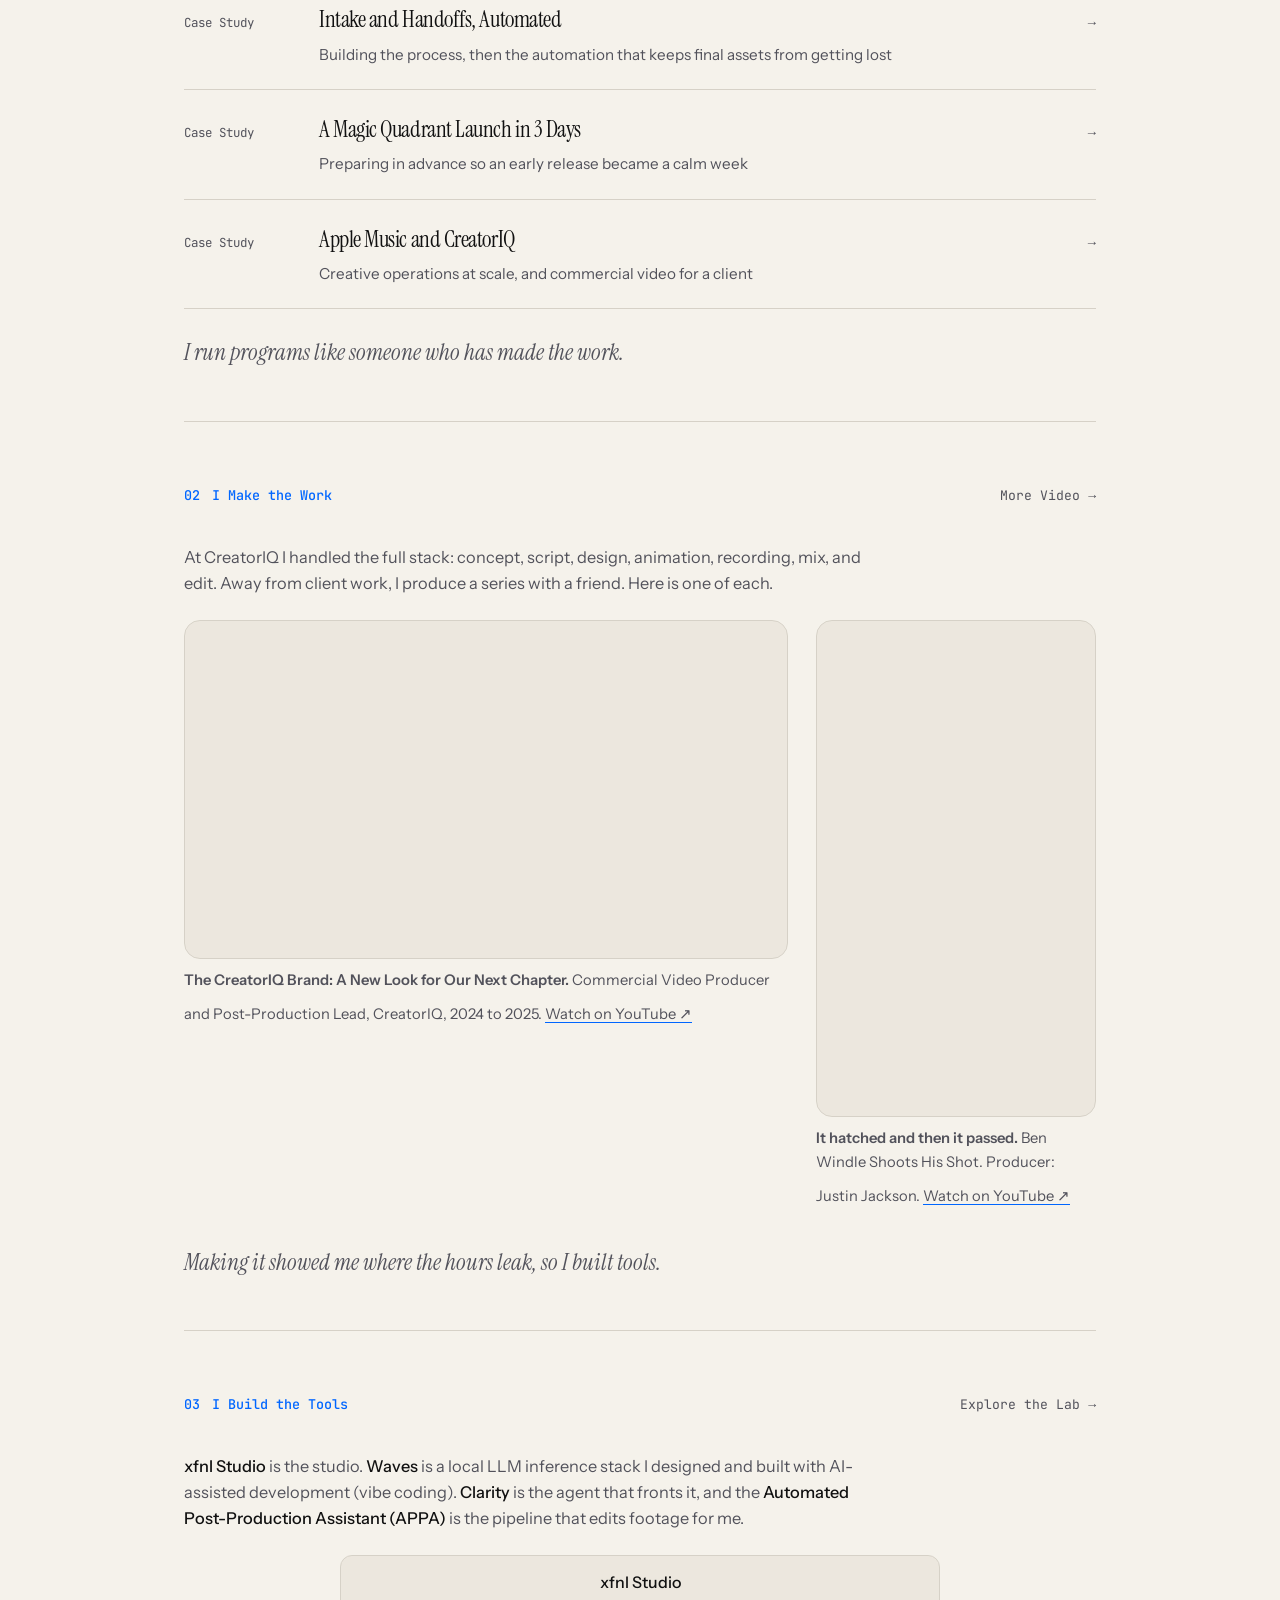
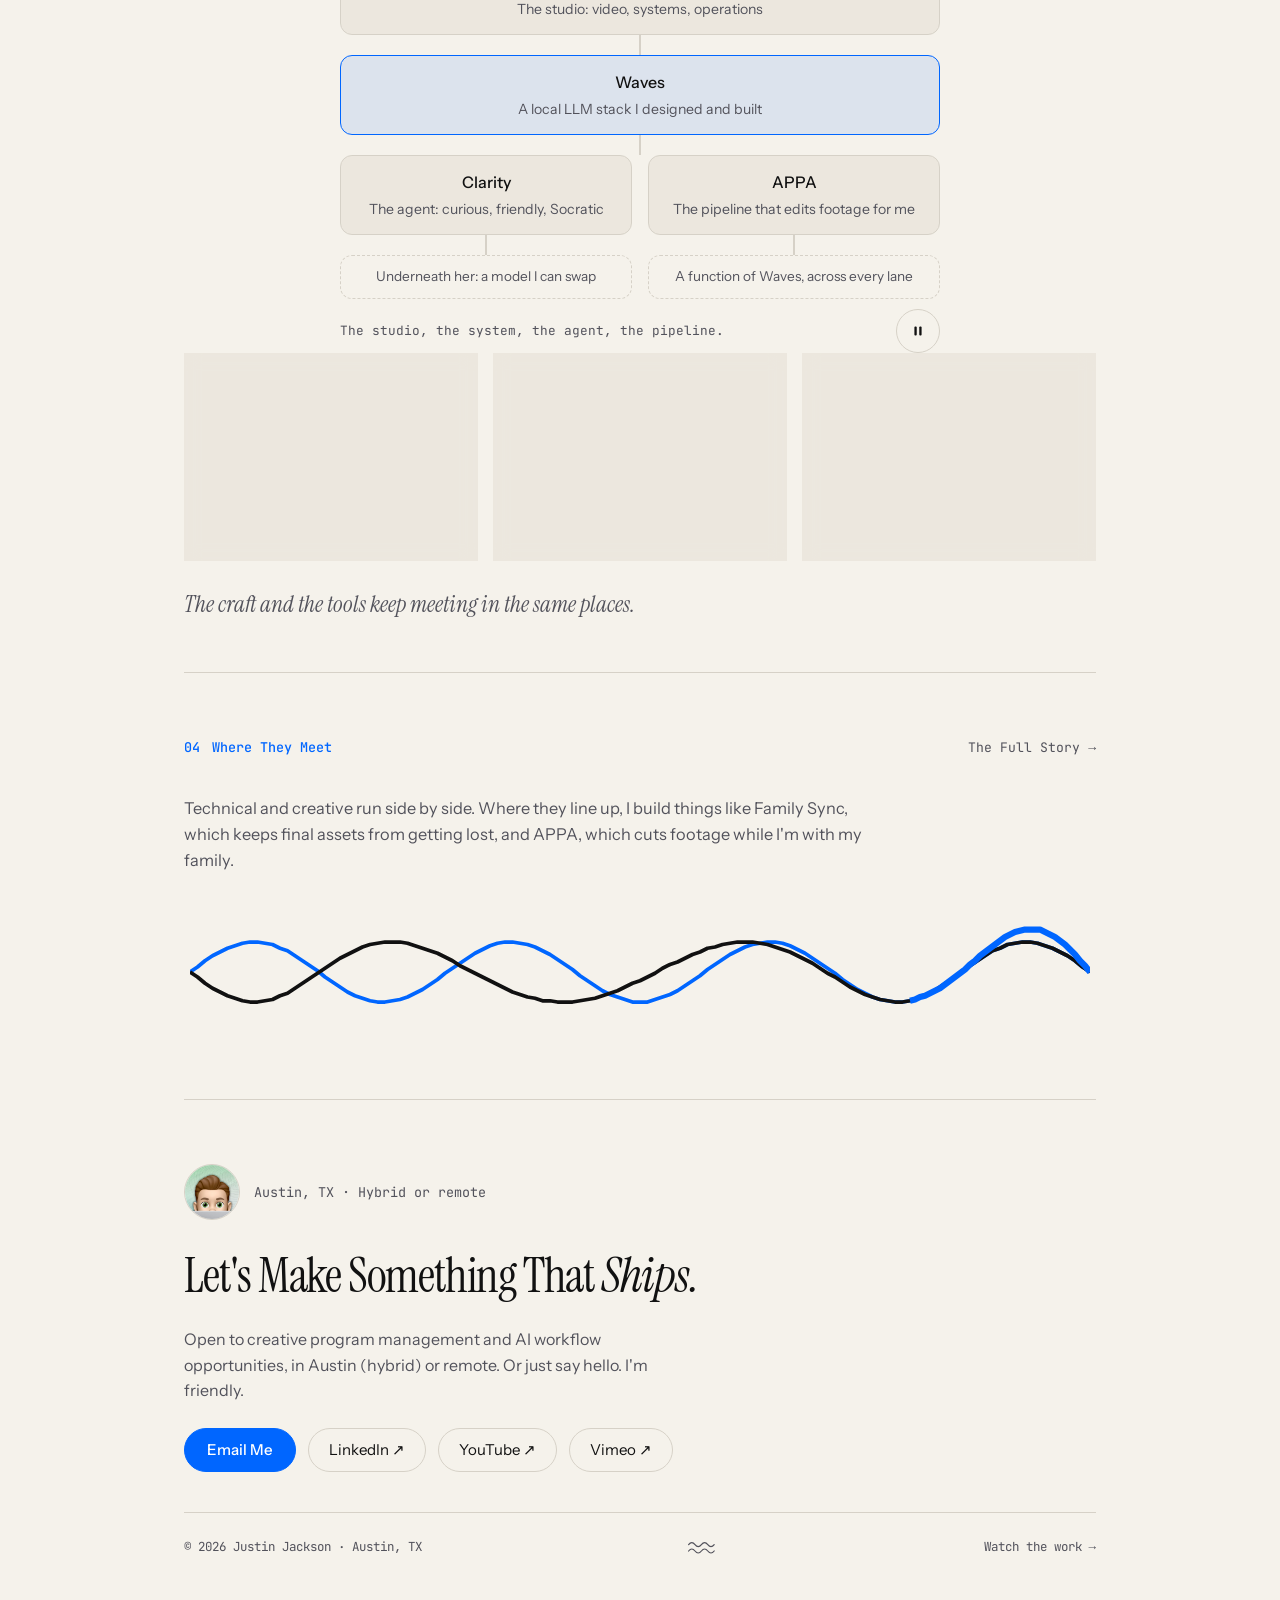
==== commit 602a2bf3: "v2.7: deploy cumulative v2.5-v2.7 updates live to main" ====
--- a/index.html
+++ b/index.html
@@ -3,33 +3,33 @@
 <head>
   <meta charset="utf-8">
   <meta name="viewport" content="width=device-width, initial-scale=1">
-  <title>Justin Jackson · Marketing Programs, Video &amp; AI Systems</title>
-  <meta name="description" content="Austin-based marketing program manager and video producer. I build the workflows and AI tools that help creative teams ship. Case studies, video, experiments.">
+  <title>Justin Jackson · Marketing Program Manager, Technologist, Creative</title>
+  <meta name="description" content="Austin-based marketing program manager who is also a technologist and a creative. I run creative programs, build the automation that helps teams ship, and make the work myself.">
   <meta name="author" content="Justin Jackson">
   <meta name="robots" content="index, follow">
   <link rel="canonical" href="https://xfnl.studio/">
   <meta property="og:type" content="website">
   <meta property="og:site_name" content="xfnl Studio">
-  <meta property="og:title" content="Justin Jackson · Marketing Programs, Video &amp; AI Systems">
-  <meta property="og:description" content="Austin-based marketing program manager and video producer. I build the workflows and AI tools that help creative teams ship. Case studies, video, experiments.">
+  <meta property="og:title" content="Justin Jackson · Marketing Program Manager, Technologist, Creative">
+  <meta property="og:description" content="Austin-based marketing program manager who is also a technologist and a creative. I run creative programs, build the automation that helps teams ship, and make the work myself.">
   <meta property="og:url" content="https://xfnl.studio/">
   <meta property="og:image" content="https://xfnl.studio/img/og-default.png">
   <meta property="og:image:width" content="1200">
   <meta property="og:image:height" content="630">
   <meta property="og:image:alt" content="Justin Jackson: I sit where art meets technology.">
   <meta name="twitter:card" content="summary_large_image">
-  <meta name="twitter:title" content="Justin Jackson · Marketing Programs, Video &amp; AI Systems">
-  <meta name="twitter:description" content="Austin-based marketing program manager and video producer. I build the workflows and AI tools that help creative teams ship. Case studies, video, experiments.">
+  <meta name="twitter:title" content="Justin Jackson · Marketing Program Manager, Technologist, Creative">
+  <meta name="twitter:description" content="Austin-based marketing program manager who is also a technologist and a creative. I run creative programs, build the automation that helps teams ship, and make the work myself.">
   <meta name="twitter:image" content="https://xfnl.studio/img/og-default.png">
-  <link rel="icon" href="/favicon.svg?v=20261102b" type="image/svg+xml">
-  <link rel="apple-touch-icon" href="/apple-touch-icon.png?v=20261102b">
+  <link rel="icon" href="/favicon.svg?v=20261102d" type="image/svg+xml">
+  <link rel="apple-touch-icon" href="/apple-touch-icon.png?v=20261102d">
   <link rel="preload" href="/fonts/instrument-serif-latin-400-normal.woff2" as="font" type="font/woff2" crossorigin>
   <link rel="preload" href="/fonts/instrument-sans-latin-400-normal.woff2" as="font" type="font/woff2" crossorigin>
   <link rel="stylesheet" href="/obsession.css?v=1793558083">
-  <link rel="stylesheet" href="/css/xfnl-v2.css?v=20261102b">
-  <script type="application/ld+json">{"@context": "https://schema.org", "@graph": [{"@type": "Person", "@id": "https://xfnl.studio/#justin", "name": "Justin Jackson", "url": "https://xfnl.studio", "image": "https://xfnl.studio/img/justin-jackson-800.webp", "jobTitle": "Marketing Project Manager", "description": "Austin-based marketing project manager running program-level work, video producer, and AI systems builder.", "worksFor": {"@type": "Organization", "name": "Commerce"}, "address": {"@type": "PostalAddress", "addressLocality": "Austin", "addressRegion": "TX"}, "alumniOf": {"@type": "CollegeOrUniversity", "name": "Art Institute of Philadelphia"}, "knowsAbout": ["Marketing program management", "Creative operations", "Asana automation", "Video production", "Post-production workflows", "Local LLM inference"], "sameAs": ["https://www.linkedin.com/in/justin-jackson-pm/", "https://www.youtube.com/@BenWindleShootsHisShot", "https://vimeo.com/user222444720"]}, {"@type": "Organization", "@id": "https://xfnl.studio/#studio", "name": "xfnl Studio", "alternateName": ["xfnl.studio", "Carbonrain Media"], "url": "https://xfnl.studio", "founder": {"@id": "https://xfnl.studio/#justin"}}, {"@type": "WebSite", "url": "https://xfnl.studio", "name": "xfnl Studio", "publisher": {"@id": "https://xfnl.studio/#studio"}}]}</script>
-  <script src="/portfolio.js?v=20261102b" defer></script>
-  <script src="/js/xfnl-v2.js?v=20261102b" defer></script>
+  <link rel="stylesheet" href="/css/xfnl-v2.css?v=20261102d">
+  <script type="application/ld+json">{"@context": "https://schema.org", "@graph": [{"@type": "Person", "@id": "https://xfnl.studio/#justin", "name": "Justin Jackson", "url": "https://xfnl.studio", "image": "https://xfnl.studio/img/justin-jackson-800.webp", "jobTitle": "Marketing Project Manager", "description": "Austin-based marketing project manager running program-level work, technologist, and creative. Builds automation and AI systems that help creative teams ship.", "worksFor": {"@type": "Organization", "name": "Commerce"}, "address": {"@type": "PostalAddress", "addressLocality": "Austin", "addressRegion": "TX"}, "alumniOf": {"@type": "CollegeOrUniversity", "name": "Art Institute of Philadelphia"}, "knowsAbout": ["Marketing program management", "Creative operations", "Asana automation", "Video production", "Post-production workflows", "Local LLM inference"], "sameAs": ["https://www.linkedin.com/in/justin-jackson-pm/", "https://www.youtube.com/@BenWindleShootsHisShot", "https://vimeo.com/user222444720"]}, {"@type": "Organization", "@id": "https://xfnl.studio/#studio", "name": "xfnl Studio", "alternateName": ["xfnl.studio", "Carbonrain Media"], "url": "https://xfnl.studio", "founder": {"@id": "https://xfnl.studio/#justin"}}, {"@type": "WebSite", "url": "https://xfnl.studio", "name": "xfnl Studio", "publisher": {"@id": "https://xfnl.studio/#studio"}}, {"@type": "VideoObject", "name": "It hatched and then it passed.", "description": "A Ben Windle Shoots His Shot short, produced by Justin Jackson.", "uploadDate": "2026-09-30", "thumbnailUrl": "https://i.ytimg.com/vi/xZjIpe5ziwA/hqdefault.jpg", "embedUrl": "https://www.youtube-nocookie.com/embed/xZjIpe5ziwA", "contentUrl": "https://www.youtube.com/shorts/xZjIpe5ziwA"}]}</script>
+  <script src="/portfolio.js?v=20261102d" defer></script>
+  <script src="/js/xfnl-v2.js?v=20261102d" defer></script>
 </head>
 <body data-page="home">
   <a href="#main-content" class="skip-link">Skip to main content</a>
@@ -47,9 +47,9 @@
         </svg>
       </button>
       <nav id="primary-nav" class="nav-bar" aria-label="Primary">
-        <a href="/work/" class="nav-link">Work</a>
         <a href="/systems/" class="nav-link">Systems</a>
         <a href="/experiments/" class="nav-link">Experiments</a>
+        <a href="/work/" class="nav-link">Work</a>
         <a href="/about/" class="nav-link">About</a>
         <a href="#contact" class="nav-link">Contact</a>
       </nav>
@@ -58,59 +58,45 @@
   <main id="main-content" class="shell">
 
     <section class="hero">
-      <div class="eyebrow"><span class="eyebrow-dot"></span><span id="cms-eyebrow">Marketing program manager · Video producer · AI systems builder · Austin, TX</span></div>
-      <h1 id="cms-title" class="hero-title">I sit where <em>art meets technology.</em></h1>
-      <p id="cms-lead" class="hero-lead">By day, I run marketing programs at <strong>Commerce</strong> (BigCommerce, Feedonomics, Makeswift). Through <strong>xfnl Studio</strong>, I make video and build AI tools.</p>
-      <p class="hero-note">I can't just write the song. I have to produce it and build the gear that captures it. Same with video: I can't just edit it, I have to build the pipeline that saves the hours, so I can be home with my family and still publish on a steady cadence.</p>
+      <div class="id-row">
+        <img class="id-photo" src="/img/justin-jackson-800.webp" width="800" height="800" alt="Justin Jackson smiling in a warmly lit restaurant" fetchpriority="high">
+        <div class="id-text">
+          <p class="id-name">Justin Jackson</p>
+          <div class="eyebrow"><span class="eyebrow-dot"></span><span id="cms-eyebrow">Marketing Program Manager · Technologist · Creative</span></div>
+        </div>
+      </div>
+      <h1 id="cms-title" class="hero-title">I was trained end to end. <em>Every role since has been a pipeline.</em></h1>
+      <div class="ticker" data-ticker data-verbs="develop,script,light,shoot,build,market,plan,ship,sell,love,share,save">
+        <p class="ticker-static">Develop it. Script it. Light it. Shoot it. Build it. Market it. Plan it. Ship it. Sell it. Love it. Share it. Save it.</p>
+        <p class="ticker-live" aria-hidden="true"><span class="tk-verb">develop</span> <span class="tk-it">it.</span></p>
+        <button type="button" class="tk-pause icon-btn" aria-pressed="false" aria-label="Pause" hidden><svg class="ic ic-pause" viewBox="0 0 20 20" aria-hidden="true" focusable="false"><rect x="6" y="5" width="2.6" height="10" rx="1"/><rect x="11.4" y="5" width="2.6" height="10" rx="1"/></svg><svg class="ic ic-play" viewBox="0 0 20 20" aria-hidden="true" focusable="false"><path d="M7.5 5.2v9.6L15 10z"/></svg></button>
+      </div>
+      <p id="cms-lead" class="hero-lead">I run marketing programs at <strong>Commerce</strong> (BigCommerce, Feedonomics, Makeswift) and build the automation that helps creative teams ship. I speak creative because I am one, and I automate so creative work can flow uninterrupted.</p>
       <div class="cta-row">
-        <a href="/work/" class="btn-primary">Watch the work</a>
-        <a href="/systems/" class="btn-secondary">How I build</a>
-      </div>
-    </section>
-
-    <section class="sec">
-      <div class="sec-head">
-        <h2 class="sec-kicker">Start here</h2>
-      </div>
-      <p class="sec-intro">Two ways to size me up in about 30 seconds. Pick the one that matches your role.</p>
-      <div class="path-grid">
-        <div class="path-card">
-          <h3 class="path-title">Creative program management</h3>
-          <p class="path-line">I run creative work from brief to launch.</p>
-          <div class="path-links">
-            <a href="/systems/#intake-handoffs"><span>Intake and handoffs, automated</span><span>→</span></a>
-            <a href="/systems/#mq-launch"><span>A Magic Quadrant launch in 3 days</span><span>→</span></a>
-            <a href="/work/"><span>Video I have produced</span><span>→</span></a>
-          </div>
-        </div>
-        <div class="path-card">
-          <h3 class="path-title">AI workflow and operations</h3>
-          <p class="path-line">I put AI to work on real workflows, then show teams how.</p>
-          <div class="path-links">
-            <a href="/systems/#intake-handoffs"><span>Family Sync, the automation</span><span>→</span></a>
-            <a href="/experiments/#waves"><span>Waves, my own AI system</span><span>→</span></a>
-            <a href="/experiments/#credits"><span>Credits burned, lessons learned</span><span>→</span></a>
-          </div>
-          <p class="path-gloss">Waves is my own AI system. APPA is its video-editing pipeline. Clarity is the agent on top.</p>
-        </div>
-      </div>
-    </section>
-
-    <section id="results" class="sec">
-      <div class="sec-head">
-        <h2 class="sec-kicker">Proof</h2>
-      </div>
+        <a href="/systems/" class="btn-primary">How I Run Programs</a>
+        <a href="/experiments/" class="btn-secondary">What I Build</a>
+      </div>
+      <p class="avail"><span class="proof-chip">~3× quarterly deliverables <i>internal measure</i></span> Open to creative program management and AI workflow opportunities.</p>
+      <p class="bridge">That training shows up in how I run programs.</p>
+    </section>
+
+    <section id="programs" class="sec">
+      <div class="sec-head">
+        <h2 class="sec-kicker"><span class="chap-num" aria-hidden="true">01</span>I Run Programs</h2>
+        <a href="/systems/" class="sec-more">All Case Studies →</a>
+      </div>
+      <p class="sec-intro">I automate because tools shouldn't slow people down. Here is what that looks like when the work is real.</p>
       <div id="cms-results" class="results-grid">
         <div class="stat-card">
-          <h3 class="stat-num">~3× deliverables</h3>
+          <h3 class="stat-num">~3× Deliverables</h3>
           <p class="stat-desc">Quarterly marketing deliverables after I built and ran intake in Asana (internal measure)</p>
         </div>
         <div class="stat-card">
-          <h3 class="stat-num">~25% faster</h3>
+          <h3 class="stat-num">~25% Faster</h3>
           <p class="stat-desc">Median request-to-delivery time (internal measure)</p>
         </div>
         <div class="stat-card">
-          <h3 class="stat-num">3 days</h3>
+          <h3 class="stat-num">3 Days</h3>
           <p class="stat-desc">From an early analyst-report release to a live executive landing page</p>
         </div>
         <div class="stat-card">
@@ -118,46 +104,25 @@
           <p class="stat-desc">Across support, video production, and marketing program management</p>
         </div>
       </div>
-    </section>
-
-    <section class="sec">
-      <div class="sec-head">
-        <h2 class="sec-kicker">Watch</h2>
-        <a href="/work/" class="sec-more">More video →</a>
-      </div>
-      <div class="video-grid">
-        <div>
-          <div class="video-embed"><iframe src="https://www.youtube-nocookie.com/embed/_KKBZPvR-s0" title="The CreatorIQ Brand: A New Look for Our Next Chapter" loading="lazy" referrerpolicy="strict-origin-when-cross-origin" allow="accelerometer; clipboard-write; encrypted-media; gyroscope; picture-in-picture" allowfullscreen></iframe></div>
-          <p class="video-cap"><strong>The CreatorIQ Brand: A New Look for Our Next Chapter.</strong> Commercial Video Producer and Post-Production Lead, CreatorIQ, 2024 to 2025. <a class="sec-link" href="https://www.youtube.com/watch?v=_KKBZPvR-s0" target="_blank" rel="noopener noreferrer">Watch on YouTube ↗</a></p>
-        </div>
-      </div>
-      <!-- CONFIRM (Justin): verify the video title against YouTube. -->
-    </section>
-
-    <section class="sec">
-      <div class="sec-head">
-        <h2 class="sec-kicker">Featured work</h2>
-        <a href="/systems/" class="sec-more">All case studies →</a>
-      </div>
       <div id="cms-featured-systems" class="row-list">
         <a href="/systems/#intake-handoffs" class="row-item">
-          <span class="row-tag">Case study</span>
+          <span class="row-tag">Case Study</span>
           <div>
-            <h3 class="row-title">Intake and handoffs, automated</h3>
+            <h3 class="row-title">Intake and Handoffs, Automated</h3>
             <p class="row-sub">Building the process, then the automation that keeps final assets from getting lost</p>
           </div>
           <span class="row-arrow">→</span>
         </a>
         <a href="/systems/#mq-launch" class="row-item">
-          <span class="row-tag">Case study</span>
+          <span class="row-tag">Case Study</span>
           <div>
-            <h3 class="row-title">A Magic Quadrant launch in 3 days</h3>
+            <h3 class="row-title">A Magic Quadrant Launch in 3 Days</h3>
             <p class="row-sub">Preparing in advance so an early release became a calm week</p>
           </div>
           <span class="row-arrow">→</span>
         </a>
         <a href="/systems/#apple-creatoriq" class="row-item">
-          <span class="row-tag">Case study</span>
+          <span class="row-tag">Case Study</span>
           <div>
             <h3 class="row-title">Apple Music and CreatorIQ</h3>
             <p class="row-sub">Creative operations at scale, and commercial video for a client</p>
@@ -165,58 +130,55 @@
           <span class="row-arrow">→</span>
         </a>
       </div>
-    </section>
-
-    <section class="sec">
-      <div class="sec-head">
-        <h2 class="sec-kicker">How it fits together</h2>
-      </div>
-      <p class="sec-intro"><strong>xfnl Studio</strong> is the studio. <strong>Waves</strong> is the AI system I run on my own hardware. <strong>Clarity</strong> is the agent I talk to, and <strong>APPA</strong> is the pipeline that edits footage for me.</p>
-      <figure class="dg" data-dg>
-        <svg viewBox="0 0 360 432" role="img" aria-labelledby="dg-home-t dg-home-d" focusable="false">
-          <title id="dg-home-t">How xfnl Studio, Waves, Clarity, and APPA fit together</title>
-          <desc id="dg-home-d">xfnl Studio is the studio. Waves is its AI system. Clarity is the agent and APPA is the post-production pipeline, both running on Waves. Clarity runs on a swappable model.</desc>
-          <line class="ln flow" x1="180" y1="88" x2="180" y2="136"/>
-          <polygon class="ar" points="175,129 185,129 180,136"/>
-          <line class="ln flow" x1="180" y1="200" x2="180" y2="224"/>
-          <path class="ln flow" d="M102 224 H258"/>
-          <line class="ln flow" x1="102" y1="224" x2="102" y2="252"/>
-          <polygon class="ar" points="97,245 107,245 102,252"/>
-          <line class="ln flow" x1="258" y1="224" x2="258" y2="252"/>
-          <polygon class="ar" points="253,245 263,245 258,252"/>
-          <rect class="nd glow g0" x="30" y="24" width="300" height="64" rx="12"/>
-          <text class="t-sans t-md f-fg ta-mid" x="180" y="53">xfnl Studio</text>
-          <text class="t-sans t-xs f-muted ta-mid" x="180" y="70">The studio: video, systems, operations</text>
-          <rect class="nd-accent glow-accent g1" x="30" y="136" width="300" height="64" rx="12"/>
-          <text class="t-sans t-md f-fg ta-mid" x="180" y="165">Waves</text>
-          <text class="t-sans t-xs f-muted ta-mid" x="180" y="182">My own AI system, on my own hardware</text>
-          <rect class="nd glow g2" x="30" y="252" width="144" height="84" rx="12"/>
-          <text class="t-sans t-md f-fg ta-mid" x="102" y="283">Clarity</text>
-          <text class="t-sans t-xs f-muted ta-mid" x="102" y="300">The agent: curious,</text>
-          <text class="t-sans t-xs f-muted ta-mid" x="102" y="316">friendly, Socratic</text>
-          <rect class="nd glow g3" x="186" y="252" width="144" height="84" rx="12"/>
-          <text class="t-sans t-md f-fg ta-mid" x="258" y="283">APPA</text>
-          <text class="t-sans t-xs f-muted ta-mid" x="258" y="300">The pipeline that</text>
-          <text class="t-sans t-xs f-muted ta-mid" x="258" y="316">edits footage for me</text>
-          <rect class="nd-dash" x="30" y="364" width="144" height="48" rx="12"/>
-          <text class="t-sans t-xs f-muted ta-mid" x="102" y="384">Underneath her:</text>
-          <text class="t-sans t-xs f-muted ta-mid" x="102" y="400">a model I can swap</text>
-          <line class="ln" x1="102" y1="336" x2="102" y2="364"/>
-          <rect class="nd-dash" x="186" y="364" width="144" height="48" rx="12"/>
-          <text class="t-sans t-xs f-muted ta-mid" x="258" y="384">A function of Waves,</text>
-          <text class="t-sans t-xs f-muted ta-mid" x="258" y="400">across every lane</text>
-          <line class="ln" x1="258" y1="336" x2="258" y2="364"/>
-        </svg>
-        <figcaption class="dg-cap"><span>The studio, the system, the agent, the pipeline.</span><button type="button" class="dg-pause" aria-pressed="false">Pause animation</button></figcaption>
-      </figure>
-
-    </section>
-
-    <section class="sec">
-      <div class="sec-head">
-        <h2 class="sec-kicker">Experiments</h2>
-        <a href="/experiments/" class="sec-more">Explore the lab →</a>
-      </div>
+      <p class="bridge">I run programs like someone who has made the work.</p>
+    </section>
+
+    <section id="make" class="sec">
+      <div class="sec-head">
+        <h2 class="sec-kicker"><span class="chap-num" aria-hidden="true">02</span>I Make the Work</h2>
+        <a href="/work/" class="sec-more">More Video →</a>
+      </div>
+      <p class="sec-intro">At CreatorIQ I handled the full stack: concept, script, design, animation, recording, mix, and edit. Away from client work, I produce a series with a friend. Here is one of each.</p>
+      <div class="video-pair">
+        <div>
+          <div class="video-embed"><iframe src="https://www.youtube-nocookie.com/embed/_KKBZPvR-s0" title="The CreatorIQ Brand: A New Look for Our Next Chapter" loading="lazy" referrerpolicy="strict-origin-when-cross-origin" allow="accelerometer; clipboard-write; encrypted-media; gyroscope; picture-in-picture" allowfullscreen></iframe></div>
+          <p class="video-cap"><strong>The CreatorIQ Brand: A New Look for Our Next Chapter.</strong> Commercial Video Producer and Post-Production Lead, CreatorIQ, 2024 to 2025. <a class="sec-link" href="https://www.youtube.com/watch?v=_KKBZPvR-s0" target="_blank" rel="noopener noreferrer">Watch on YouTube ↗</a></p>
+        </div>
+        <div>
+          <div class="video-embed video-embed-v"><iframe src="https://www.youtube-nocookie.com/embed/xZjIpe5ziwA" title="It hatched and then it passed." loading="lazy" referrerpolicy="strict-origin-when-cross-origin" allow="accelerometer; clipboard-write; encrypted-media; gyroscope; picture-in-picture" allowfullscreen></iframe></div>
+          <p class="video-cap"><strong>It hatched and then it passed.</strong> Ben Windle Shoots His Shot. Producer: Justin Jackson. <a class="sec-link" href="https://www.youtube.com/shorts/xZjIpe5ziwA" target="_blank" rel="noopener noreferrer">Watch on YouTube ↗</a></p>
+        </div>
+      </div>
+      <p class="bridge">Making it showed me where the hours leak, so I built tools.</p>
+    </section>
+
+    <section id="tools" class="sec">
+      <div class="sec-head">
+        <h2 class="sec-kicker"><span class="chap-num" aria-hidden="true">03</span>I Build the Tools</h2>
+        <a href="/experiments/" class="sec-more">Explore the Lab →</a>
+      </div>
+      <p class="sec-intro"><strong>xfnl Studio</strong> is the studio. <strong>Waves</strong> is a local LLM inference stack I designed and built with AI-assisted development (vibe coding). <strong>Clarity</strong> is the agent that fronts it, and the <strong>Automated Post-Production Assistant (APPA)</strong> is the pipeline that edits footage for me.</p>
+      <figure class="flow-dg flow-narrow" data-dg>
+    <div class="hier" role="group" aria-label="How xfnl Studio, Waves, Clarity, and APPA fit together">
+      <div class="hn g0"><strong>xfnl Studio</strong><span>The studio: video, systems, operations</span></div>
+      <div class="hlink" aria-hidden="true"></div>
+      <div class="hn hn-accent g1"><strong>Waves</strong><span>A local LLM stack I designed and built</span></div>
+      <div class="hlink" aria-hidden="true"></div>
+      <div class="hrow">
+        <div class="hcol">
+          <div class="hn g2"><strong>Clarity</strong><span>The agent: curious, friendly, Socratic</span></div>
+          <div class="hlink" aria-hidden="true"></div>
+          <div class="hn-dash">Underneath her: a model I can swap</div>
+        </div>
+        <div class="hcol">
+          <div class="hn g3"><strong>APPA</strong><span>The pipeline that edits footage for me</span></div>
+          <div class="hlink" aria-hidden="true"></div>
+          <div class="hn-dash">A function of Waves, across every lane</div>
+        </div>
+      </div>
+    </div>
+    <figcaption class="dg-cap"><span>The studio, the system, the agent, the pipeline.</span><button type="button" class="dg-pause icon-btn" aria-pressed="false" aria-label="Pause animation"><svg class="ic ic-pause" viewBox="0 0 20 20" aria-hidden="true" focusable="false"><rect x="6" y="5" width="2.6" height="10" rx="1"/><rect x="11.4" y="5" width="2.6" height="10" rx="1"/></svg><svg class="ic ic-play" viewBox="0 0 20 20" aria-hidden="true" focusable="false"><path d="M7.5 5.2v9.6L15 10z"/></svg></button></figcaption>
+  </figure>
       <div id="cms-experiments" class="exp-grid">
         <a href="/experiments/#waves" class="exp-card">
           <h3 class="exp-name"><span>Waves</span><span class="exp-pill">System</span></h3>
@@ -231,6 +193,18 @@
           <p class="exp-desc">Turns raw multi-camera shoots into editable timelines for Premiere Pro and DaVinci Resolve.</p>
         </a>
       </div>
+      <p class="bridge">The craft and the tools keep meeting in the same places.</p>
+    </section>
+
+    <section id="meet" class="sec" data-waves>
+      <div class="sec-head">
+        <h2 class="sec-kicker"><span class="chap-num" aria-hidden="true">04</span>Where They Meet</h2>
+        <a href="/about/" class="sec-more">The Full Story →</a>
+      </div>
+      <p class="sec-intro">Technical and creative run side by side. Where they line up, I build things like Family Sync, which keeps final assets from getting lost, and APPA, which cuts footage while I'm with my family.</p>
+      <figure class="wv wv-compact">
+        <svg viewBox="0 0 720 120" role="img" aria-labelledby="wvh-t wvh-d" focusable="false"><title id="wvh-t">Two waves, technical and creative, merging</title><desc id="wvh-d">A blue line for the technical wave and a cream line for the creative wave start opposite each other, cross, then line up and merge into one taller line.</desc><path class="wv-tech" pathLength="1" d="M0 60 L6 56 L12 51 L18 47 L24 44 L30 41 L36 39 L42 37 L48 36 L54 36 L60 37 L66 38 L72 41 L78 43 L84 47 L90 51 L96 55 L102 59 L108 64 L114 68 L120 72 L126 76 L132 79 L138 81 L144 83 L150 84 L156 84 L162 83 L168 82 L174 80 L180 77 L186 74 L192 70 L198 66 L204 61 L210 57 L216 53 L222 49 L228 45 L234 42 L240 39 L246 37 L252 36 L258 36 L264 37 L270 38 L276 40 L282 43 L288 46 L294 50 L300 54 L306 58 L312 63 L318 67 L324 71 L330 75 L336 78 L342 80 L348 82 L354 84 L360 84 L366 84 L372 82 L378 80 L384 78 L390 75 L396 71 L402 67 L408 63 L414 58 L420 54 L426 50 L432 46 L438 43 L444 40 L450 38 L456 37 L462 36 L468 36 L474 37 L480 39 L486 42 L492 45 L498 49 L504 53 L510 57 L516 61 L522 66 L528 70 L534 74 L540 77 L546 80 L552 82 L558 83 L564 84 L570 84 L576 83 L582 81 L588 79 L594 76 L600 72 L606 68 L612 64 L618 59 L624 55 L630 51 L636 47 L642 43 L648 41 L654 38 L660 37 L666 36 L672 36 L678 37 L684 39 L690 41 L696 44 L702 47 L708 51 L714 56 L720 60"/><path class="wv-cre" pathLength="1" d="M0 60 L6 64 L12 69 L18 73 L24 76 L30 79 L36 81 L42 83 L48 84 L54 84 L60 83 L66 82 L72 79 L78 77 L84 73 L90 69 L96 65 L102 61 L108 57 L114 53 L120 49 L126 46 L132 43 L138 40 L144 38 L150 37 L156 36 L162 36 L168 36 L174 37 L180 39 L186 41 L192 43 L198 45 L204 48 L210 51 L216 55 L222 58 L228 61 L234 64 L240 67 L246 70 L252 73 L258 76 L264 78 L270 80 L276 81 L282 83 L288 83 L294 84 L300 84 L306 84 L312 83 L318 82 L324 81 L330 79 L336 77 L342 75 L348 72 L354 69 L360 67 L366 64 L372 61 L378 57 L384 54 L390 52 L396 49 L402 46 L408 44 L414 41 L420 40 L426 38 L432 37 L438 36 L444 36 L450 36 L456 37 L462 38 L468 40 L474 42 L480 44 L486 47 L492 50 L498 53 L504 57 L510 61 L516 64 L522 68 L528 72 L534 75 L540 78 L546 80 L552 82 L558 83 L564 84 L570 84 L576 83 L582 81 L588 79 L594 76 L600 72 L606 68 L612 64 L618 59 L624 55 L630 51 L636 47 L642 43 L648 41 L654 38 L660 37 L666 36 L672 36 L678 37 L684 39 L690 41 L696 44 L702 47 L708 51 L714 56 L720 60"/><path class="wv-both" pathLength="1" d="M576 83 L580 82 L584 80 L588 79 L592 77 L596 75 L600 73 L604 70 L608 67 L612 64 L616 61 L620 58 L624 54 L628 51 L632 47 L636 44 L640 41 L644 38 L648 35 L652 32 L656 30 L660 28 L664 27 L668 26 L672 26 L676 26 L680 26 L684 28 L688 30 L692 32 L696 35 L700 38 L704 42 L708 46 L712 51 L716 55 L720 60"/></svg>
+      </figure>
     </section>
 
     <footer id="contact" class="footer">
@@ -238,16 +212,17 @@
         <img class="avatar" src="/img/memoji-avatar-400.webp" width="56" height="56" alt="" loading="lazy">
         <span>Austin, TX · Hybrid or remote</span>
       </div>
-      <h2 class="footer-title">Let's make something that <em>ships.</em></h2>
-      <p class="footer-sub">Open to creative program management and AI workflow roles, in Austin (hybrid) or remote. Or just say hello. I'm friendly.</p>
+      <h2 class="footer-title">Let's Make Something That <em>Ships.</em></h2>
+      <p class="footer-sub">Open to creative program management and AI workflow opportunities, in Austin (hybrid) or remote. Or just say hello. I'm friendly.</p>
       <div class="cta-row">
-        <a href="mailto:justin@xfnl.studio" class="btn-primary">Email me</a>
+        <a href="mailto:justin@xfnl.studio" class="btn-primary">Email Me</a>
         <a href="https://www.linkedin.com/in/justin-jackson-pm/" target="_blank" rel="noopener noreferrer" class="btn-secondary">LinkedIn ↗</a>
         <a href="https://www.youtube.com/@BenWindleShootsHisShot" target="_blank" rel="noopener noreferrer" class="btn-secondary">YouTube ↗</a>
         <a href="https://vimeo.com/user222444720" target="_blank" rel="noopener noreferrer" class="btn-secondary">Vimeo ↗</a>
       </div>
       <div class="footer-meta">
         <span>© 2026 Justin Jackson · Austin, TX</span>
+        <span class="aq" title="Aquarius, if you were wondering"><svg viewBox="0 0 40 20" role="img" aria-label="Aquarius glyph: two waves" focusable="false"><path d="M2 7 q4 -5 8 0 t8 0 t8 0 t8 0"/><path d="M2 15 q4 -5 8 0 t8 0 t8 0 t8 0"/></svg></span>
         <a href="/work/">Watch the work →</a>
       </div>
     </footer>
--- a/css/xfnl-v2.css
+++ b/css/xfnl-v2.css
@@ -41,7 +41,7 @@
 .story { color: var(--ar-muted, #9ca3af); font-size: 1.04rem; max-width: 62ch; }
 .story p + p { margin-top: 14px; }
 .story strong { color: var(--ar-fg, #f5f2eb); font-weight: 500; }
-.portrait { display: block; width: 100%; max-width: 320px; aspect-ratio: 1 / 1; object-fit: cover; border-radius: 16px; border: 1px solid var(--ar-border, #262930); }
+.portrait { display: block; height: auto; width: 100%; max-width: 320px; aspect-ratio: 1 / 1; object-fit: cover; border-radius: 16px; border: 1px solid var(--ar-border, #262930); }
 .avatar { display: block; width: 56px; height: 56px; border-radius: 999px; border: 1px solid var(--ar-border, #262930); object-fit: cover; }
 .footer-hello { display: flex; align-items: center; gap: 14px; margin-bottom: 18px; }
 .footer-hello span { font-family: var(--font-mono, monospace); font-size: 0.84rem; color: var(--ar-muted, #9ca3af); }
@@ -67,15 +67,14 @@
 
 /* ---------- Technical details ---------- */
 .tech { margin-top: 16px; border-top: 1px solid var(--ar-border, #262930); }
-.tech summary { display: flex; align-items: center; min-height: 44px; cursor: pointer; font-family: var(--font-mono, monospace); font-size: 0.84rem; color: var(--ar-muted, #9ca3af); }
-.tech summary:hover { color: var(--ar-fg, #f5f2eb); }
 .tech p { color: var(--ar-muted, #9ca3af); font-size: 0.94rem; max-width: 65ch; padding-bottom: 12px; }
 
 /* ---------- Diagram figures ---------- */
 .dg, .fpo { margin: 0 auto; max-width: 520px; }
+@media (min-width: 860px) { .dg, .fpo { max-width: 640px; } }
 .dg svg, .fpo svg { display: block; width: 100%; height: auto; }
 .dg-cap, .fpo-cap { display: flex; align-items: center; justify-content: space-between; flex-wrap: wrap; gap: 8px 16px; margin-top: 10px; font-family: var(--font-mono, monospace); font-size: 0.8rem; color: var(--ar-muted, #9ca3af); }
-.dg-pause { min-height: 44px; min-width: 44px; padding: 0 16px; border-radius: 999px; border: 1px solid var(--ar-border, #262930); background: transparent; color: var(--ar-fg, #f5f2eb); font: inherit; cursor: pointer; }
+/* v2.7: pause buttons are circled icons, see .icon-btn */
 .dg-pause:hover { border-color: var(--ar-accent, #0066ff); }
 .dg-block { display: grid; grid-template-columns: 1fr; gap: 20px; margin-top: 28px; }
 
@@ -207,6 +206,178 @@
 @media (prefers-reduced-motion: reduce) {
   .glow, .glow-accent, .flow, .pulse { animation: none; }
   .cl-msg, .cl-lane, .cl-cta { transition: none; }
-  .dg-pause { display: none; }
+  .dg-pause, .tk-pause { display: none; }
+  .step, .hn { animation: none; }
+  .tk-in { animation: none; }
   .reveal-js .reveal { opacity: 1; transform: none; transition: none; }
 }
+
+
+/* ---------- v2.6: verb ticker ---------- */
+.ticker { position: relative; margin: 2px 0 26px; display: flex; flex-wrap: wrap; align-items: center; gap: 8px 20px; }
+.ticker-static { margin: 0; max-width: 34ch; font-family: var(--font-serif, Georgia, serif); font-style: italic; font-size: clamp(1.25rem, 3.2vw, 1.7rem); line-height: 1.35; color: var(--ar-muted, #9ca3af); }
+.ticker-live { display: none; margin: 0; font-family: var(--font-serif, Georgia, serif); font-size: clamp(2.6rem, 9vw, 5rem); line-height: 1.05; letter-spacing: -0.03em; color: var(--ar-fg, #f5f2eb); min-width: 6.2em; }
+.ticker.is-live .ticker-live { display: block; }
+.ticker.is-live .ticker-static { position: absolute; width: 1px; height: 1px; overflow: hidden; clip: rect(0 0 0 0); white-space: nowrap; }
+.tk-verb { display: inline-block; font-style: italic; text-transform: capitalize; color: var(--ar-accent, #0066ff); }
+.tk-in { animation: tk-in 0.45s ease both; }
+@keyframes tk-in { from { opacity: 0; transform: translateY(0.22em); } to { opacity: 1; transform: none; } }
+/* v2.7: see .icon-btn */
+.tk-pause:hover { border-color: var(--ar-accent, #0066ff); }
+
+/* ---------- v2.6: three ways I work ---------- */
+.trio-grid { display: grid; grid-template-columns: repeat(3, 1fr); gap: 16px; }
+@media (max-width: 900px) { .trio-grid { grid-template-columns: 1fr; } }
+
+/* ---------- v2.6: flow diagrams as HTML and CSS (stack on phones, grid on desktop) ---------- */
+.flow-dg { margin: 0 auto; width: 100%; max-width: 1040px; container-type: inline-size; }
+.flow-dg.flow-narrow { max-width: 600px; }
+.flow-steps { list-style: none; margin: 0; padding: 0; display: grid; grid-template-columns: 1fr; gap: 28px; counter-reset: st; }
+.step { position: relative; display: block; padding: 14px 16px; border: 1px solid var(--ar-border, #262930); border-radius: 12px; background: var(--ar-bg-elev, #16181d); animation-name: st-glow; animation-duration: 10s; animation-timing-function: linear; animation-iteration-count: infinite; }
+.step::before { counter-increment: st; content: counter(st, decimal-leading-zero) / ""; display: block; margin-bottom: 4px; font-family: var(--font-mono, monospace); font-size: 0.78rem; color: var(--ar-accent, #0066ff); }
+.step:not(:last-child)::after { content: "\2193" / ""; position: absolute; left: 50%; bottom: -26px; transform: translateX(-50%); font-family: var(--font-mono, monospace); color: var(--ar-muted, #9ca3af); }
+.step strong { display: block; font-weight: 500; font-size: 0.98rem; color: var(--ar-fg, #f5f2eb); }
+.step span { display: block; margin-top: 2px; font-size: 0.88rem; color: var(--ar-muted, #9ca3af); }
+.step-accent { background: var(--ar-accent-soft, rgba(0,102,255,.14)); border-color: var(--ar-accent, #0066ff); animation-name: st-glow-accent; }
+.chips { display: flex; flex-wrap: wrap; gap: 8px; margin-top: 8px; font-style: normal; }
+.chip { font-weight: 400; font-size: 0.8rem; padding: 2px 12px; border: 1px solid var(--ar-border, #262930); border-radius: 999px; color: var(--ar-muted, #9ca3af); }
+@container (min-width: 520px) {
+  .flow-steps { gap: 16px; grid-template-columns: repeat(2, 1fr); }
+  .step:not(:last-child)::after { content: none; }
+}
+@container (min-width: 900px) {
+  .flow-3 { grid-template-columns: repeat(3, 1fr); }
+  .flow-4 { grid-template-columns: repeat(4, 1fr); }
+}
+@keyframes st-glow {
+  0%, 10% { border-color: var(--ar-accent, #0066ff); background-color: var(--ar-accent-soft, rgba(0,102,255,.14)); }
+  16%, 100% { border-color: var(--ar-border, #262930); background-color: var(--ar-bg-elev, #16181d); }
+}
+@keyframes st-glow-accent {
+  0%, 10% { background-color: rgba(0,102,255,.30); }
+  16%, 100% { background-color: var(--ar-accent-soft, rgba(0,102,255,.14)); }
+}
+.dg-paused .step, .dg-paused .hn { animation-play-state: paused; }
+
+/* Hierarchy (home) */
+.hier { display: flex; flex-direction: column; align-items: stretch; }
+.hn { padding: 14px 18px; text-align: center; border: 1px solid var(--ar-border, #262930); border-radius: 12px; background: var(--ar-bg-elev, #16181d); animation-name: st-glow; animation-duration: 10s; animation-timing-function: linear; animation-iteration-count: infinite; }
+.hn strong { display: block; font-weight: 500; color: var(--ar-fg, #f5f2eb); }
+.hn span { display: block; margin-top: 2px; font-size: 0.88rem; color: var(--ar-muted, #9ca3af); }
+.hn-accent { background: var(--ar-accent-soft, rgba(0,102,255,.14)); border-color: var(--ar-accent, #0066ff); animation-name: st-glow-accent; }
+.hn-dash { padding: 10px 14px; text-align: center; border: 1px dashed var(--ar-border, #262930); border-radius: 12px; font-size: 0.85rem; color: var(--ar-muted, #9ca3af); }
+.hlink { width: 2px; height: 20px; margin: 0 auto; background: var(--ar-border, #262930); }
+.hrow { display: grid; grid-template-columns: 1fr 1fr; gap: 16px; }
+.hcol { display: flex; flex-direction: column; }
+.hcol .hn { flex: 1; }
+@media (max-width: 420px) { .hrow { gap: 10px; } .hn { padding: 12px 10px; } }
+
+/* ---------- v2.6: two waves ---------- */
+.wv { margin: 0 auto 24px; max-width: 900px; }
+.wv svg { display: block; width: 100%; height: auto; }
+.wv path { fill: none; stroke-linejoin: round; stroke-linecap: butt; stroke-dasharray: 1; stroke-dashoffset: 0; }
+.wv-tech { stroke: var(--ar-accent, #0066ff); stroke-width: 3; }
+.wv-cre { stroke: var(--ar-fg, #f5f2eb); stroke-width: 3; }
+.wv-both { stroke: var(--ar-accent, #0066ff); stroke-width: 5; }
+.wv-cap { display: flex; flex-wrap: wrap; gap: 8px 20px; margin-top: 10px; font-family: var(--font-mono, monospace); font-size: 0.8rem; color: var(--ar-muted, #9ca3af); }
+.wv-key { display: inline-flex; align-items: center; gap: 8px; }
+.k { display: inline-block; width: 18px; height: 3px; border-radius: 999px; }
+.k-tech { background: var(--ar-accent, #0066ff); }
+.k-cre { background: var(--ar-fg, #f5f2eb); }
+.k-both { height: 5px; background: var(--ar-accent, #0066ff); }
+.beats { list-style: none; margin: 0; padding: 0; display: grid; grid-template-columns: repeat(3, 1fr); gap: 16px; }
+@media (max-width: 900px) { .beats { grid-template-columns: 1fr; } }
+.tag { display: inline-block; margin-right: 6px; padding: 0 8px; border: 1px solid var(--ar-border, #262930); border-radius: 999px; font-family: var(--font-mono, monospace); font-size: 0.72rem; }
+.tag-tech { color: var(--ar-accent, #0066ff); }
+.tag-cre { color: var(--ar-fg, #f5f2eb); }
+.geo-canvas { transition: opacity 0.6s ease; }
+body.wv-focus .geo-canvas { opacity: 0.2; }
+
+/* ---------- v2.6: Aquarius wink ---------- */
+.aq { display: inline-flex; align-items: center; }
+.aq svg { width: 32px; height: 16px; fill: none; stroke: var(--ar-muted, #9ca3af); stroke-width: 1.5; stroke-linecap: round; stroke-linejoin: round; }
+@media (prefers-reduced-motion: reduce) { .geo-canvas { transition: none; } }
+
+
+/* ---------- v2.7: circled icon buttons (pause and play) ---------- */
+.icon-btn { display: inline-flex; align-items: center; justify-content: center; width: 44px; height: 44px; padding: 0; border-radius: 999px; border: 1px solid var(--ar-border, #262930); background: transparent; color: var(--ar-fg, #f5f2eb); cursor: pointer; }
+.icon-btn:hover { border-color: var(--ar-accent, #0066ff); color: var(--ar-accent, #0066ff); }
+.icon-btn[hidden] { display: none; }
+.icon-btn .ic { width: 18px; height: 18px; fill: currentColor; }
+.icon-btn .ic-play { display: none; }
+.icon-btn[aria-pressed="true"] .ic-pause { display: none; }
+.icon-btn[aria-pressed="true"] .ic-play { display: block; }
+
+/* ---------- v2.7: name and face on load ---------- */
+.id-row { display: flex; align-items: center; gap: 16px; margin-bottom: 18px; }
+.id-photo { width: 76px; height: 76px; flex: none; border-radius: 999px; border: 1px solid var(--ar-border, #262930); object-fit: cover; object-position: 50% 30%; }
+.id-text { display: flex; flex-direction: column; gap: 6px; min-width: 0; }
+.id-text .eyebrow { margin-bottom: 0; }
+.id-name { margin: 0; font-family: var(--font-serif, Georgia, serif); font-size: clamp(1.5rem, 4vw, 2rem); line-height: 1.1; letter-spacing: -0.02em; color: var(--ar-fg, #f5f2eb); }
+@media (min-width: 720px) { .id-photo { width: 96px; height: 96px; } }
+
+/* ---------- v2.7: story chapters ---------- */
+.chap-num { display: inline-block; margin-right: 12px; font-family: var(--font-mono, monospace); color: var(--ar-accent, #0066ff); }
+.bridge { margin: 28px 0 0; font-family: var(--font-serif, Georgia, serif); font-style: italic; font-size: clamp(1.15rem, 2.6vw, 1.45rem); line-height: 1.35; color: var(--ar-muted, #9ca3af); }
+.hero .bridge { margin-top: 36px; }
+.avail { margin: 18px 0 0; display: flex; flex-wrap: wrap; align-items: center; gap: 8px 14px; color: var(--ar-muted, #9ca3af); font-size: 0.98rem; }
+.proof-chip { display: inline-block; padding: 6px 14px; border: 1px solid var(--ar-accent, #0066ff); border-radius: 999px; color: var(--ar-fg, #f5f2eb); font-family: var(--font-mono, monospace); font-size: 0.8rem; }
+.proof-chip i { margin-left: 8px; font-style: normal; color: var(--ar-muted, #9ca3af); }
+.dg-block.wide { grid-column: 1 / -1; margin-top: 4px; }
+.video-pair { display: grid; grid-template-columns: 1fr; gap: 28px; }
+@media (min-width: 900px) { .video-pair { grid-template-columns: minmax(0, 1fr) 280px; align-items: start; } }
+.video-pair .video-embed-v { max-width: 280px; margin: 0 auto; }
+#programs .results-grid, #programs .row-list { margin-top: 20px; }
+.taught { color: var(--ar-muted, #9ca3af); }
+.taught strong { color: var(--ar-accent, #0066ff); font-weight: 500; }
+
+/* ---------- v2.7: technical details, always open ---------- */
+.tech { margin-top: 16px; padding-top: 14px; border-top: 1px solid var(--ar-border, #262930); }
+.tech-head { margin: 0 0 6px; font-family: var(--font-mono, monospace); font-size: 0.84rem; font-weight: 400; color: var(--ar-accent, #0066ff); }
+
+/* ---------- v2.7: stat graphics ---------- */
+.stat-viz { margin-top: 14px; display: flex; flex-direction: column; gap: 6px; font-family: var(--font-mono, monospace); font-size: 0.72rem; color: var(--ar-muted, #9ca3af); }
+.vrow { display: grid; grid-template-columns: 52px 1fr; align-items: center; gap: 10px; }
+.vtrack { display: block; height: 10px; }
+.vbar { display: block; height: 100%; border-radius: 999px; background: var(--ar-border, #262930); transform-origin: left center; transform: scaleX(0); transition: transform 0.9s cubic-bezier(.2,.7,.2,1); }
+.vbar-a { background: var(--ar-accent, #0066ff); }
+.vw33 { width: 33.333%; } .vw75 { width: 75%; } .vw100 { width: 100%; }
+.viz-in .vbar { transform: scaleX(1); }
+.vdots { display: flex; align-items: center; gap: 14px; }
+.vdot { width: 14px; height: 14px; border-radius: 999px; border: 1px solid var(--ar-accent, #0066ff); background: transparent; transition: background-color 0.4s ease; }
+.viz-in .vdot { background: var(--ar-accent, #0066ff); }
+.viz-in .vdot:nth-child(2) { transition-delay: 0.25s; }
+.viz-in .vdot:nth-child(3) { transition-delay: 0.5s; }
+.vdots span:not(.vdot) { font-size: 0.72rem; }
+.vwave { display: block; width: 100%; max-width: 160px; height: 28px; }
+.vwave path { fill: none; stroke: var(--ar-accent, #0066ff); stroke-width: 3; stroke-linecap: round; stroke-dasharray: 1; stroke-dashoffset: 1; transition: stroke-dashoffset 1.2s ease; }
+.vwave path + path { stroke: var(--ar-fg, #f5f2eb); }
+.viz-in .vwave path { stroke-dashoffset: 0; }
+@media (prefers-reduced-motion: reduce) { .vbar, .vdot, .vwave path { transition: none; } .vbar { transform: scaleX(1); } .vdot { background: var(--ar-accent, #0066ff); } .vwave path { stroke-dashoffset: 0; } }
+
+/* ---------- v2.7: Waves lanes and the Waves moment ---------- */
+.lanes-label { margin: 28px 0 12px; font-family: var(--font-mono, monospace); font-size: 0.8rem; color: var(--ar-muted, #9ca3af); }
+.lanes { list-style: none; margin: 0; padding: 0; display: grid; grid-template-columns: 1fr 1fr; gap: 12px; }
+@container (min-width: 900px) { .lanes { grid-template-columns: repeat(4, 1fr); } }
+.lane { padding: 14px 16px; border: 1px solid var(--ar-border, #262930); border-radius: 12px; background: var(--ar-bg-elev, #16181d); }
+.lane strong { display: block; font-family: var(--font-serif, Georgia, serif); font-weight: 400; font-size: 1.3rem; letter-spacing: -0.02em; color: var(--ar-fg, #f5f2eb); }
+.lane span { display: block; margin-top: 2px; font-size: 0.86rem; color: var(--ar-muted, #9ca3af); }
+.moment { margin-top: 24px; padding: 28px 24px 22px; border: 1px solid var(--ar-accent, #0066ff); border-radius: 16px; background: var(--ar-accent-soft, rgba(0,102,255,.14)); }
+.moment-head { display: flex; align-items: center; gap: 18px; }
+.waves-mark { flex: none; width: 72px; height: 36px; fill: none; stroke: var(--ar-accent, #0066ff); stroke-width: 2.6; stroke-linecap: round; stroke-linejoin: round; }
+.moment-title { margin: 0; font-family: var(--font-serif, Georgia, serif); font-size: clamp(2.6rem, 8vw, 4.6rem); line-height: 1; letter-spacing: -0.03em; color: var(--ar-fg, #f5f2eb); }
+.moment-sub { margin: 6px 0 0; font-size: 1.02rem; color: var(--ar-muted, #9ca3af); }
+.moment .wv { margin: 18px 0 8px; max-width: none; }
+.wv-l { stroke-width: 3; }
+.wv-l1 { stroke: var(--ar-accent, #0066ff); }
+.wv-l2 { stroke: var(--ar-fg, #f5f2eb); }
+.wv-l3 { stroke: var(--ar-muted, #9ca3af); }
+.wv-l4 { stroke: var(--ar-accent, #0066ff); stroke-opacity: 0.45; }
+.k-l1 { background: var(--ar-accent, #0066ff); }
+.k-l2 { background: var(--ar-fg, #f5f2eb); }
+.k-l3 { background: var(--ar-muted, #9ca3af); }
+.k-l4 { background: var(--ar-accent, #0066ff); opacity: 0.45; }
+.wv-compact { max-width: 900px; margin: 12px auto 0; }
+.waves-mark-inline { height: 1em; width: 2em; vertical-align: -0.1em; }
+/* Aquarius wink doubles as the Waves mark; keep its stroke consistent */
+.aq svg { stroke: var(--ar-muted, #9ca3af); }
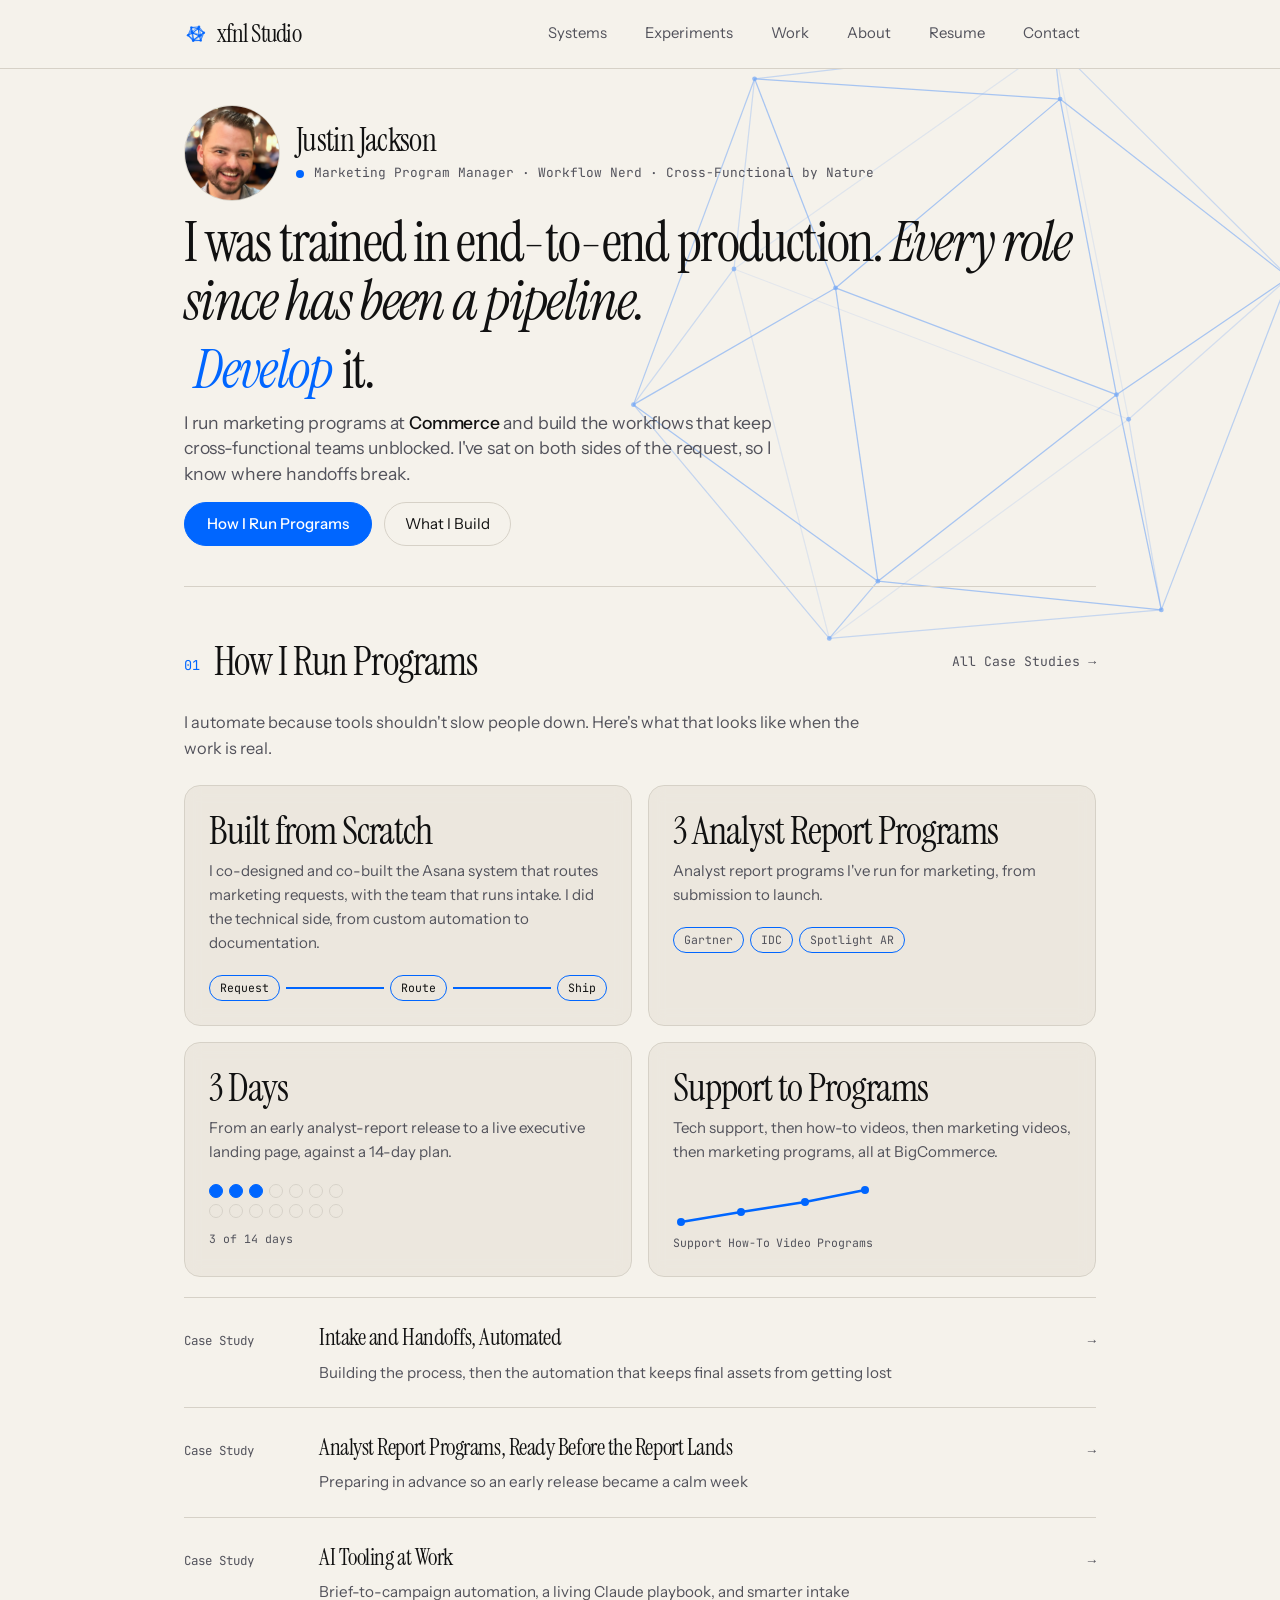
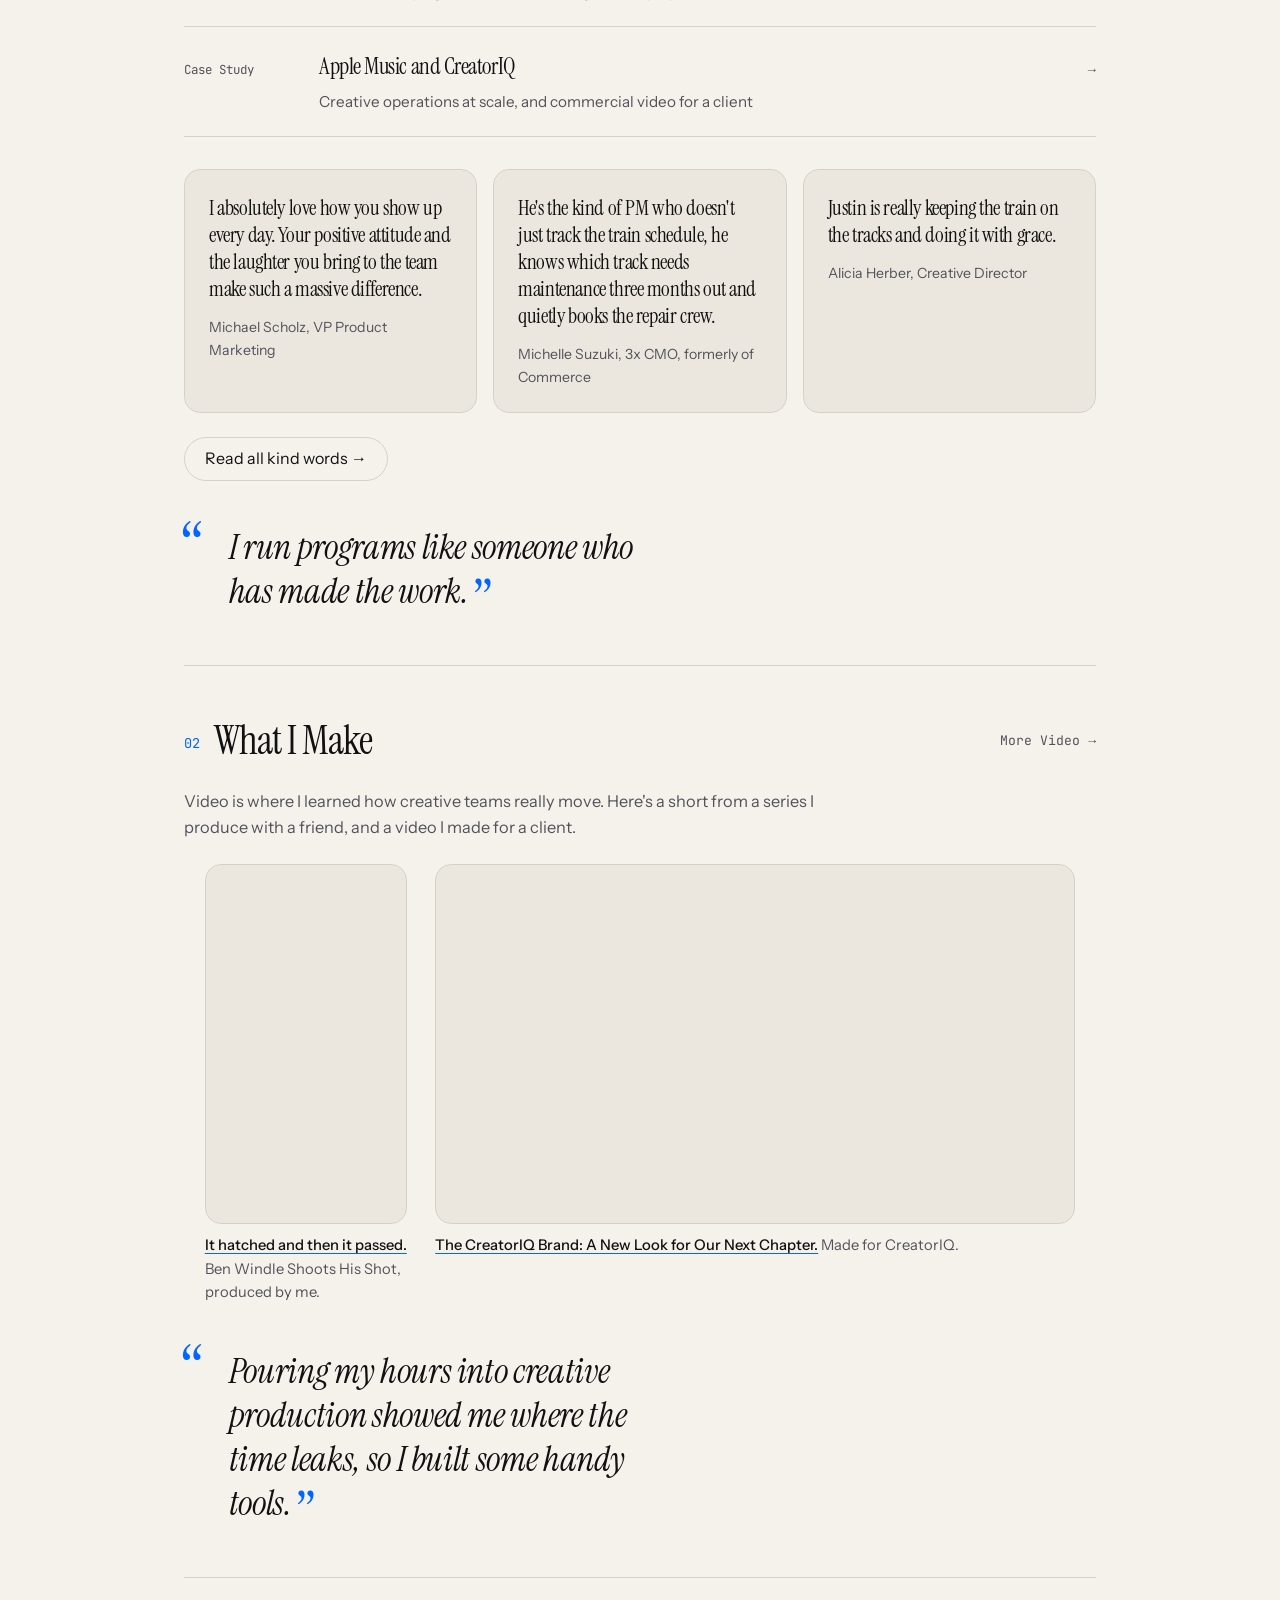
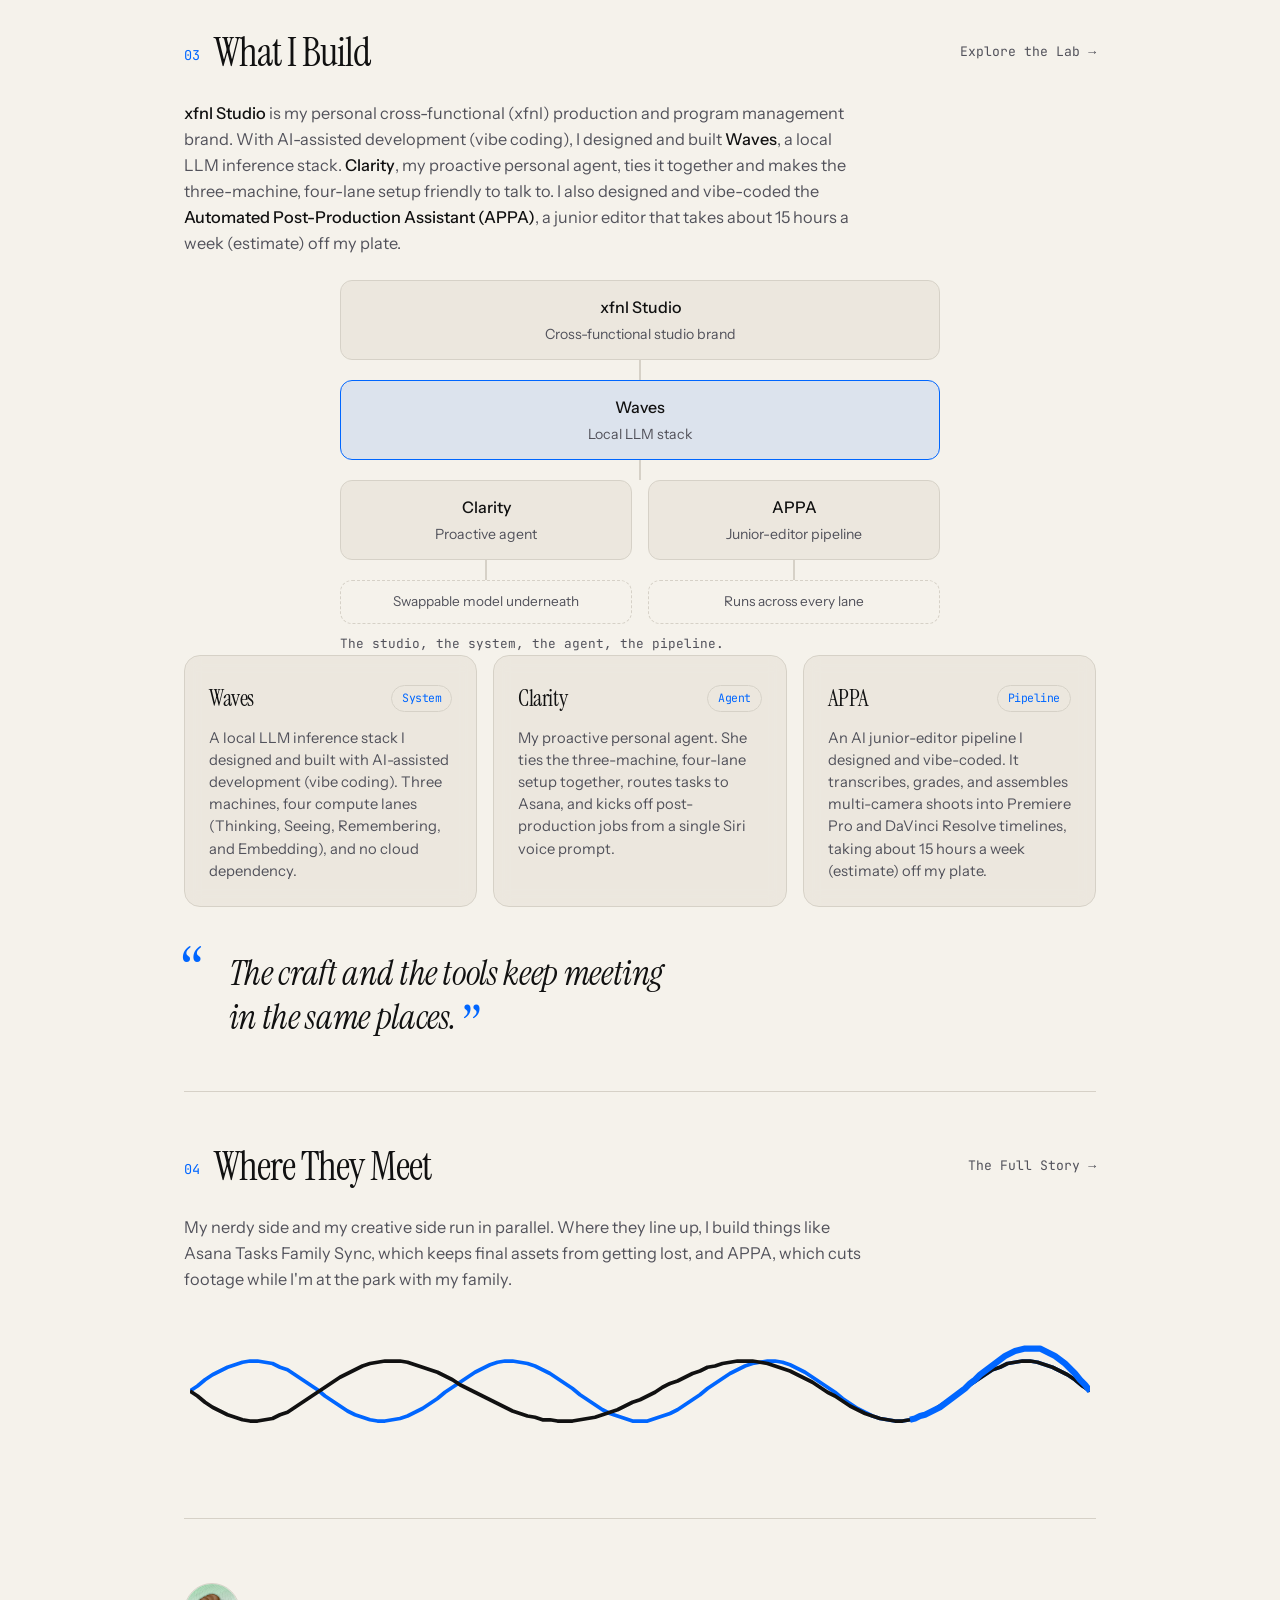
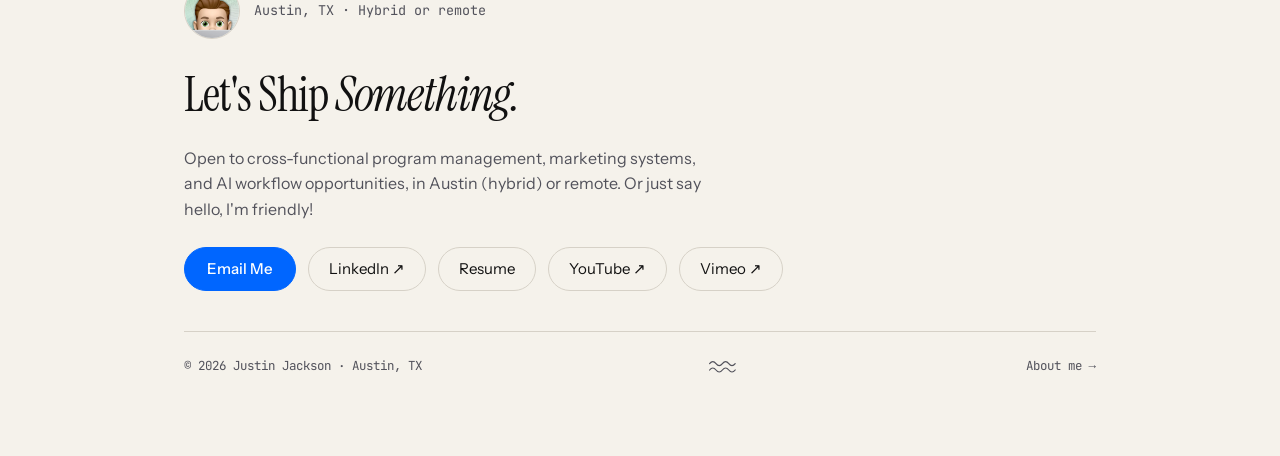
==== commit c5cdacda: "v2.9: home story, proof cards, About arc, Systems cases, kind words" ====
--- a/index.html
+++ b/index.html
@@ -3,33 +3,33 @@
 <head>
   <meta charset="utf-8">
   <meta name="viewport" content="width=device-width, initial-scale=1">
-  <title>Justin Jackson · Marketing Program Manager, Technologist, Creative</title>
-  <meta name="description" content="Austin-based marketing program manager who is also a technologist and a creative. I run creative programs, build the automation that helps teams ship, and make the work myself.">
+  <title>Justin Jackson · Marketing Program Manager · Cross-Functional Workflows</title>
+  <meta name="description" content="Austin-based marketing program manager who builds the workflows that keep cross-functional teams unblocked. Case studies, video, and experiments.">
   <meta name="author" content="Justin Jackson">
   <meta name="robots" content="index, follow">
   <link rel="canonical" href="https://xfnl.studio/">
   <meta property="og:type" content="website">
   <meta property="og:site_name" content="xfnl Studio">
-  <meta property="og:title" content="Justin Jackson · Marketing Program Manager, Technologist, Creative">
-  <meta property="og:description" content="Austin-based marketing program manager who is also a technologist and a creative. I run creative programs, build the automation that helps teams ship, and make the work myself.">
+  <meta property="og:title" content="Justin Jackson · Marketing Program Manager · Cross-Functional Workflows">
+  <meta property="og:description" content="Austin-based marketing program manager who builds the workflows that keep cross-functional teams unblocked. Case studies, video, and experiments.">
   <meta property="og:url" content="https://xfnl.studio/">
   <meta property="og:image" content="https://xfnl.studio/img/og-default.png">
   <meta property="og:image:width" content="1200">
   <meta property="og:image:height" content="630">
   <meta property="og:image:alt" content="Justin Jackson: I sit where art meets technology.">
   <meta name="twitter:card" content="summary_large_image">
-  <meta name="twitter:title" content="Justin Jackson · Marketing Program Manager, Technologist, Creative">
-  <meta name="twitter:description" content="Austin-based marketing program manager who is also a technologist and a creative. I run creative programs, build the automation that helps teams ship, and make the work myself.">
+  <meta name="twitter:title" content="Justin Jackson · Marketing Program Manager · Cross-Functional Workflows">
+  <meta name="twitter:description" content="Austin-based marketing program manager who builds the workflows that keep cross-functional teams unblocked. Case studies, video, and experiments.">
   <meta name="twitter:image" content="https://xfnl.studio/img/og-default.png">
-  <link rel="icon" href="/favicon.svg?v=20261102d" type="image/svg+xml">
-  <link rel="apple-touch-icon" href="/apple-touch-icon.png?v=20261102d">
+  <link rel="icon" href="/favicon.svg?v=20261102e" type="image/svg+xml">
+  <link rel="apple-touch-icon" href="/apple-touch-icon.png?v=20261102e">
   <link rel="preload" href="/fonts/instrument-serif-latin-400-normal.woff2" as="font" type="font/woff2" crossorigin>
   <link rel="preload" href="/fonts/instrument-sans-latin-400-normal.woff2" as="font" type="font/woff2" crossorigin>
   <link rel="stylesheet" href="/obsession.css?v=1793558083">
-  <link rel="stylesheet" href="/css/xfnl-v2.css?v=20261102d">
-  <script type="application/ld+json">{"@context": "https://schema.org", "@graph": [{"@type": "Person", "@id": "https://xfnl.studio/#justin", "name": "Justin Jackson", "url": "https://xfnl.studio", "image": "https://xfnl.studio/img/justin-jackson-800.webp", "jobTitle": "Marketing Project Manager", "description": "Austin-based marketing project manager running program-level work, technologist, and creative. Builds automation and AI systems that help creative teams ship.", "worksFor": {"@type": "Organization", "name": "Commerce"}, "address": {"@type": "PostalAddress", "addressLocality": "Austin", "addressRegion": "TX"}, "alumniOf": {"@type": "CollegeOrUniversity", "name": "Art Institute of Philadelphia"}, "knowsAbout": ["Marketing program management", "Creative operations", "Asana automation", "Video production", "Post-production workflows", "Local LLM inference"], "sameAs": ["https://www.linkedin.com/in/justin-jackson-pm/", "https://www.youtube.com/@BenWindleShootsHisShot", "https://vimeo.com/user222444720"]}, {"@type": "Organization", "@id": "https://xfnl.studio/#studio", "name": "xfnl Studio", "alternateName": ["xfnl.studio", "Carbonrain Media"], "url": "https://xfnl.studio", "founder": {"@id": "https://xfnl.studio/#justin"}}, {"@type": "WebSite", "url": "https://xfnl.studio", "name": "xfnl Studio", "publisher": {"@id": "https://xfnl.studio/#studio"}}, {"@type": "VideoObject", "name": "It hatched and then it passed.", "description": "A Ben Windle Shoots His Shot short, produced by Justin Jackson.", "uploadDate": "2026-09-30", "thumbnailUrl": "https://i.ytimg.com/vi/xZjIpe5ziwA/hqdefault.jpg", "embedUrl": "https://www.youtube-nocookie.com/embed/xZjIpe5ziwA", "contentUrl": "https://www.youtube.com/shorts/xZjIpe5ziwA"}]}</script>
-  <script src="/portfolio.js?v=20261102d" defer></script>
-  <script src="/js/xfnl-v2.js?v=20261102d" defer></script>
+  <link rel="stylesheet" href="/css/xfnl-v2.css?v=20261102e">
+  <script type="application/ld+json">{"@context": "https://schema.org", "@graph": [{"@type": "Person", "@id": "https://xfnl.studio/#justin", "name": "Justin Jackson", "url": "https://xfnl.studio", "image": "https://xfnl.studio/img/justin-jackson-800.webp", "jobTitle": "Marketing Project Manager", "description": "Austin-based marketing project manager running program-level work and building the workflows that keep cross-functional teams unblocked.", "worksFor": {"@type": "Organization", "name": "Commerce"}, "address": {"@type": "PostalAddress", "addressLocality": "Austin", "addressRegion": "TX"}, "alumniOf": {"@type": "CollegeOrUniversity", "name": "Art Institute of Philadelphia"}, "knowsAbout": ["Marketing program management", "Creative operations", "Asana automation", "Video production", "Post-production workflows", "Local LLM inference"], "sameAs": ["https://www.linkedin.com/in/justin-jackson-pm/", "https://www.youtube.com/@BenWindleShootsHisShot", "https://vimeo.com/user222444720"]}, {"@type": "Organization", "@id": "https://xfnl.studio/#studio", "name": "xfnl Studio", "alternateName": ["xfnl.studio", "Carbonrain Media"], "url": "https://xfnl.studio", "founder": {"@id": "https://xfnl.studio/#justin"}}, {"@type": "WebSite", "url": "https://xfnl.studio", "name": "xfnl Studio", "publisher": {"@id": "https://xfnl.studio/#studio"}}, {"@type": "VideoObject", "name": "It hatched and then it passed.", "description": "A Ben Windle Shoots His Shot short, produced by Justin Jackson.", "uploadDate": "2026-09-30", "thumbnailUrl": "https://i.ytimg.com/vi/xZjIpe5ziwA/hqdefault.jpg", "embedUrl": "https://www.youtube-nocookie.com/embed/xZjIpe5ziwA", "contentUrl": "https://www.youtube.com/shorts/xZjIpe5ziwA"}]}</script>
+  <script src="/portfolio.js?v=20261102e" defer></script>
+  <script src="/js/xfnl-v2.js?v=20261102e" defer></script>
 </head>
 <body data-page="home">
   <a href="#main-content" class="skip-link">Skip to main content</a>
@@ -40,7 +40,7 @@
         <svg class="brand-mark" viewBox="0 0 100 100" aria-hidden="true" focusable="false"><line class="mk-edge" x1="39.6" y1="74.7" x2="69.5" y2="77.2" stroke-width="4.4" stroke-opacity="0.79"/><line class="mk-edge" x1="39.6" y1="74.7" x2="63.2" y2="57.1" stroke-width="4.4" stroke-opacity="0.91"/><line class="mk-edge" x1="39.6" y1="74.7" x2="38.1" y2="78.4" stroke-width="4.4" stroke-opacity="0.71"/><line class="mk-edge" x1="39.6" y1="74.7" x2="16.9" y2="55.2" stroke-width="4.4" stroke-opacity="0.79"/><line class="mk-edge" x1="39.6" y1="74.7" x2="35.6" y2="45.6" stroke-width="4.4" stroke-opacity="0.91"/><line class="mk-edge" x1="69.5" y1="77.2" x2="63.2" y2="57.1" stroke-width="4.4" stroke-opacity="0.84"/><line class="mk-edge" x1="69.5" y1="77.2" x2="38.1" y2="78.4" stroke-width="4.4" stroke-opacity="0.64"/><line class="mk-edge" x1="69.5" y1="77.2" x2="70.3" y2="56.2" stroke-width="4.4" stroke-opacity="0.60"/><line class="mk-edge" x1="69.5" y1="77.2" x2="82.6" y2="44.9" stroke-width="4.4" stroke-opacity="0.73"/><line class="mk-edge" x1="30.8" y1="23.1" x2="62.5" y2="20.1" stroke-width="4.4" stroke-opacity="0.66"/><line class="mk-edge" x1="30.8" y1="23.1" x2="59.4" y2="27.5" stroke-width="4.4" stroke-opacity="0.81"/><line class="mk-edge" x1="30.8" y1="23.1" x2="31.4" y2="39.9" stroke-width="4.4" stroke-opacity="0.61"/><line class="mk-edge" x1="30.8" y1="23.1" x2="16.9" y2="55.2" stroke-width="4.4" stroke-opacity="0.72"/><line class="mk-edge" x1="30.8" y1="23.1" x2="35.6" y2="45.6" stroke-width="4.4" stroke-opacity="0.85"/><line class="mk-edge" x1="62.5" y1="20.1" x2="59.4" y2="27.5" stroke-width="4.4" stroke-opacity="0.74"/><line class="mk-edge" x1="62.5" y1="20.1" x2="31.4" y2="39.9" stroke-width="4.4" stroke-opacity="0.54"/><line class="mk-edge" x1="62.5" y1="20.1" x2="70.3" y2="56.2" stroke-width="4.4" stroke-opacity="0.54"/><line class="mk-edge" x1="62.5" y1="20.1" x2="82.6" y2="44.9" stroke-width="4.4" stroke-opacity="0.66"/><line class="mk-edge" x1="59.4" y1="27.5" x2="63.2" y2="57.1" stroke-width="4.4" stroke-opacity="0.92"/><line class="mk-edge" x1="59.4" y1="27.5" x2="82.6" y2="44.9" stroke-width="4.4" stroke-opacity="0.81"/><line class="mk-edge" x1="59.4" y1="27.5" x2="35.6" y2="45.6" stroke-width="4.4" stroke-opacity="0.92"/><line class="mk-edge" x1="63.2" y1="57.1" x2="82.6" y2="44.9" stroke-width="4.4" stroke-opacity="0.85"/><line class="mk-edge" x1="63.2" y1="57.1" x2="35.6" y2="45.6" stroke-width="4.4" stroke-opacity="0.96"/><line class="mk-edge" x1="31.4" y1="39.9" x2="38.1" y2="78.4" stroke-width="4.4" stroke-opacity="0.53"/><line class="mk-edge" x1="31.4" y1="39.9" x2="70.3" y2="56.2" stroke-width="4.4" stroke-opacity="0.49"/><line class="mk-edge" x1="31.4" y1="39.9" x2="16.9" y2="55.2" stroke-width="4.4" stroke-opacity="0.60"/><line class="mk-edge" x1="38.1" y1="78.4" x2="70.3" y2="56.2" stroke-width="4.4" stroke-opacity="0.53"/><line class="mk-edge" x1="38.1" y1="78.4" x2="16.9" y2="55.2" stroke-width="4.4" stroke-opacity="0.64"/><line class="mk-edge" x1="70.3" y1="56.2" x2="82.6" y2="44.9" stroke-width="4.4" stroke-opacity="0.61"/><line class="mk-edge" x1="16.9" y1="55.2" x2="35.6" y2="45.6" stroke-width="4.4" stroke-opacity="0.84"/><circle class="mk-node" cx="39.6" cy="74.7" r="5.4" fill-opacity="0.89"/><circle class="mk-node" cx="69.5" cy="77.2" r="5.4" fill-opacity="0.79"/><circle class="mk-node" cx="30.8" cy="23.1" r="5.4" fill-opacity="0.81"/><circle class="mk-node" cx="62.5" cy="20.1" r="5.4" fill-opacity="0.71"/><circle class="mk-node" cx="59.4" cy="27.5" r="5.4" fill-opacity="0.92"/><circle class="mk-node" cx="63.2" cy="57.1" r="5.4" fill-opacity="0.97"/><circle class="mk-node" cx="31.4" cy="39.9" r="5.4" fill-opacity="0.63"/><circle class="mk-node" cx="38.1" cy="78.4" r="5.4" fill-opacity="0.68"/><circle class="mk-node" cx="70.3" cy="56.2" r="5.4" fill-opacity="0.63"/><circle class="mk-node" cx="82.6" cy="44.9" r="5.4" fill-opacity="0.81"/><circle class="mk-node" cx="16.9" cy="55.2" r="5.4" fill-opacity="0.79"/><circle class="mk-node" cx="35.6" cy="45.6" r="5.4" fill-opacity="0.97"/></svg><span>xfnl Studio</span>
       </a>
       <button type="button" id="menu-toggle" class="menu-toggle" aria-label="Toggle navigation menu" aria-expanded="false" aria-controls="primary-nav">
-        <svg viewBox="0 0 24 24" aria-hidden="true">
+        <svg viewBox="0 0 24 24" width="24" height="24" fill="none" stroke="currentColor" stroke-width="2" stroke-linecap="round" aria-hidden="true" focusable="false">
           <line x1="4" y1="7" x2="20" y2="7"></line>
           <line x1="4" y1="12" x2="20" y2="12"></line>
           <line x1="4" y1="17" x2="20" y2="17"></line>
@@ -51,58 +51,45 @@
         <a href="/experiments/" class="nav-link">Experiments</a>
         <a href="/work/" class="nav-link">Work</a>
         <a href="/about/" class="nav-link">About</a>
+        <a href="/Justin-Jackson-Resume.pdf" class="nav-link" target="_blank" rel="noopener noreferrer">Resume</a>
         <a href="#contact" class="nav-link">Contact</a>
       </nav>
     </div>
   </header>
   <main id="main-content" class="shell">
 
-    <section class="hero">
+    <section class="hero hero-home">
       <div class="id-row">
         <img class="id-photo" src="/img/justin-jackson-800.webp" width="800" height="800" alt="Justin Jackson smiling in a warmly lit restaurant" fetchpriority="high">
         <div class="id-text">
           <p class="id-name">Justin Jackson</p>
-          <div class="eyebrow"><span class="eyebrow-dot"></span><span id="cms-eyebrow">Marketing Program Manager · Technologist · Creative</span></div>
-        </div>
-      </div>
-      <h1 id="cms-title" class="hero-title">I was trained end to end. <em>Every role since has been a pipeline.</em></h1>
+          <div class="eyebrow"><span class="eyebrow-dot"></span><span id="cms-eyebrow">Marketing Program Manager · Workflow Nerd</span><span class="eyebrow-x"><span class="eyebrow-sep"> · </span>Cross-Functional by Nature</span></div>
+        </div>
+      </div>
+      <h1 id="cms-title" class="hero-title">I was trained in end-to-end production. <em>Every role since has been a pipeline.</em></h1>
       <div class="ticker" data-ticker data-verbs="develop,script,light,shoot,build,market,plan,ship,sell,love,share,save">
         <p class="ticker-static">Develop it. Script it. Light it. Shoot it. Build it. Market it. Plan it. Ship it. Sell it. Love it. Share it. Save it.</p>
         <p class="ticker-live" aria-hidden="true"><span class="tk-verb">develop</span> <span class="tk-it">it.</span></p>
-        <button type="button" class="tk-pause icon-btn" aria-pressed="false" aria-label="Pause" hidden><svg class="ic ic-pause" viewBox="0 0 20 20" aria-hidden="true" focusable="false"><rect x="6" y="5" width="2.6" height="10" rx="1"/><rect x="11.4" y="5" width="2.6" height="10" rx="1"/></svg><svg class="ic ic-play" viewBox="0 0 20 20" aria-hidden="true" focusable="false"><path d="M7.5 5.2v9.6L15 10z"/></svg></button>
-      </div>
-      <p id="cms-lead" class="hero-lead">I run marketing programs at <strong>Commerce</strong> (BigCommerce, Feedonomics, Makeswift) and build the automation that helps creative teams ship. I speak creative because I am one, and I automate so creative work can flow uninterrupted.</p>
+        <button type="button" class="tk-pause icon-btn tk-kb" aria-pressed="false" aria-label="Pause verb animation" hidden><svg class="ic ic-pause" viewBox="0 0 20 20" aria-hidden="true" focusable="false"><rect x="6" y="5" width="2.6" height="10" rx="1"/><rect x="11.4" y="5" width="2.6" height="10" rx="1"/></svg><svg class="ic ic-play" viewBox="0 0 20 20" aria-hidden="true" focusable="false"><path d="M7.5 5.2v9.6L15 10z"/></svg></button>
+      </div>
+      <p id="cms-lead" class="hero-lead">I run marketing programs at <strong>Commerce</strong> and build the workflows that keep cross-functional teams unblocked. I've sat on both sides of the request, so I know where handoffs break.</p>
       <div class="cta-row">
         <a href="/systems/" class="btn-primary">How I Run Programs</a>
         <a href="/experiments/" class="btn-secondary">What I Build</a>
       </div>
-      <p class="avail"><span class="proof-chip">~3× quarterly deliverables <i>internal measure</i></span> Open to creative program management and AI workflow opportunities.</p>
-      <p class="bridge">That training shows up in how I run programs.</p>
     </section>
 
     <section id="programs" class="sec">
       <div class="sec-head">
-        <h2 class="sec-kicker"><span class="chap-num" aria-hidden="true">01</span>I Run Programs</h2>
+        <h2 class="sec-kicker"><span class="chap-num" aria-hidden="true">01</span>How I Run Programs</h2>
         <a href="/systems/" class="sec-more">All Case Studies →</a>
       </div>
-      <p class="sec-intro">I automate because tools shouldn't slow people down. Here is what that looks like when the work is real.</p>
+      <p class="sec-intro">I automate because tools shouldn't slow people down. Here's what that looks like when the work is real.</p>
       <div id="cms-results" class="results-grid">
-        <div class="stat-card">
-          <h3 class="stat-num">~3× Deliverables</h3>
-          <p class="stat-desc">Quarterly marketing deliverables after I built and ran intake in Asana (internal measure)</p>
-        </div>
-        <div class="stat-card">
-          <h3 class="stat-num">~25% Faster</h3>
-          <p class="stat-desc">Median request-to-delivery time (internal measure)</p>
-        </div>
-        <div class="stat-card">
-          <h3 class="stat-num">3 Days</h3>
-          <p class="stat-desc">From an early analyst-report release to a live executive landing page</p>
-        </div>
-        <div class="stat-card">
-          <h3 class="stat-num">Since 2017</h3>
-          <p class="stat-desc">Across support, video production, and marketing program management</p>
-        </div>
+        <div class="stat-card"><h3 class="stat-num">Built From Scratch</h3><p class="stat-desc">I co-designed and co-built the Asana system that routes marketing requests, with the team that runs intake. I did the technical side, from custom automation to documentation.</p></div>
+        <div class="stat-card"><h3 class="stat-num">3 Analyst Report Programs</h3><p class="stat-desc">Analyst report programs I've run for marketing, from submission to launch.</p></div>
+        <div class="stat-card"><h3 class="stat-num">3 Days</h3><p class="stat-desc">From an early analyst-report release to a live executive landing page, against a 14-day plan.</p></div>
+        <div class="stat-card"><h3 class="stat-num">Support to Programs</h3><p class="stat-desc">Tech support, then how-to videos, then marketing videos, then marketing programs, all at BigCommerce.</p></div>
       </div>
       <div id="cms-featured-systems" class="row-list">
         <a href="/systems/#intake-handoffs" class="row-item">
@@ -113,11 +100,19 @@
           </div>
           <span class="row-arrow">→</span>
         </a>
-        <a href="/systems/#mq-launch" class="row-item">
-          <span class="row-tag">Case Study</span>
-          <div>
-            <h3 class="row-title">A Magic Quadrant Launch in 3 Days</h3>
+        <a href="/systems/#analyst-reports" class="row-item">
+          <span class="row-tag">Case Study</span>
+          <div>
+            <h3 class="row-title">Analyst Report Programs, Ready Before the Report Lands</h3>
             <p class="row-sub">Preparing in advance so an early release became a calm week</p>
+          </div>
+          <span class="row-arrow">→</span>
+        </a>
+        <a href="/systems/#ai-tooling" class="row-item">
+          <span class="row-tag">Case Study</span>
+          <div>
+            <h3 class="row-title">AI Tooling at Work</h3>
+            <p class="row-sub">Brief-to-campaign automation, a living Claude playbook, and smarter intake</p>
           </div>
           <span class="row-arrow">→</span>
         </a>
@@ -130,67 +125,82 @@
           <span class="row-arrow">→</span>
         </a>
       </div>
+      <div class="kind kind-home">
+        <figure>
+          <blockquote>I absolutely love how you show up every day. Your positive attitude and the laughter you bring to the team make such a massive difference.</blockquote>
+          <figcaption>Michael Scholz, VP Product Marketing</figcaption>
+        </figure>
+        <figure>
+          <blockquote>He's the kind of PM who doesn't just track the train schedule, he knows which track needs maintenance three months out and quietly books the repair crew.</blockquote>
+          <figcaption>Michelle Suzuki, 3x CMO, formerly of Commerce</figcaption>
+        </figure>
+        <figure>
+          <blockquote>Justin is really keeping the train on the tracks and doing it with grace.</blockquote>
+          <figcaption>Alicia Herber, Creative Director</figcaption>
+        </figure>
+        <a href="/about/#kind-words" class="kind-more">Read all kind words →</a>
+      </div>
       <p class="bridge">I run programs like someone who has made the work.</p>
     </section>
 
     <section id="make" class="sec">
       <div class="sec-head">
-        <h2 class="sec-kicker"><span class="chap-num" aria-hidden="true">02</span>I Make the Work</h2>
+        <h2 class="sec-kicker"><span class="chap-num" aria-hidden="true">02</span>What I Make</h2>
         <a href="/work/" class="sec-more">More Video →</a>
       </div>
-      <p class="sec-intro">At CreatorIQ I handled the full stack: concept, script, design, animation, recording, mix, and edit. Away from client work, I produce a series with a friend. Here is one of each.</p>
+      <p class="sec-intro">Video is where I learned how creative teams really move. Here's a short from a series I produce with a friend, and a video I made for a client.</p>
       <div class="video-pair">
-        <div>
+        <div class="vp-short">
+          <div class="video-embed video-embed-v"><iframe src="https://www.youtube-nocookie.com/embed/xZjIpe5ziwA" title="It hatched and then it passed." loading="lazy" referrerpolicy="strict-origin-when-cross-origin" allow="accelerometer; clipboard-write; encrypted-media; gyroscope; picture-in-picture" allowfullscreen></iframe></div>
+          <p class="video-cap"><a class="video-title" href="https://www.youtube.com/shorts/xZjIpe5ziwA" target="_blank" rel="noopener noreferrer"><strong>It hatched and then it passed.</strong></a> Ben Windle Shoots His Shot, produced by me.</p>
+        </div>
+        <div class="vp-wide">
           <div class="video-embed"><iframe src="https://www.youtube-nocookie.com/embed/_KKBZPvR-s0" title="The CreatorIQ Brand: A New Look for Our Next Chapter" loading="lazy" referrerpolicy="strict-origin-when-cross-origin" allow="accelerometer; clipboard-write; encrypted-media; gyroscope; picture-in-picture" allowfullscreen></iframe></div>
-          <p class="video-cap"><strong>The CreatorIQ Brand: A New Look for Our Next Chapter.</strong> Commercial Video Producer and Post-Production Lead, CreatorIQ, 2024 to 2025. <a class="sec-link" href="https://www.youtube.com/watch?v=_KKBZPvR-s0" target="_blank" rel="noopener noreferrer">Watch on YouTube ↗</a></p>
-        </div>
-        <div>
-          <div class="video-embed video-embed-v"><iframe src="https://www.youtube-nocookie.com/embed/xZjIpe5ziwA" title="It hatched and then it passed." loading="lazy" referrerpolicy="strict-origin-when-cross-origin" allow="accelerometer; clipboard-write; encrypted-media; gyroscope; picture-in-picture" allowfullscreen></iframe></div>
-          <p class="video-cap"><strong>It hatched and then it passed.</strong> Ben Windle Shoots His Shot. Producer: Justin Jackson. <a class="sec-link" href="https://www.youtube.com/shorts/xZjIpe5ziwA" target="_blank" rel="noopener noreferrer">Watch on YouTube ↗</a></p>
-        </div>
-      </div>
-      <p class="bridge">Making it showed me where the hours leak, so I built tools.</p>
+          <p class="video-cap"><a class="video-title" href="https://www.youtube.com/watch?v=_KKBZPvR-s0" target="_blank" rel="noopener noreferrer"><strong>The CreatorIQ Brand: A New Look for Our Next Chapter.</strong></a> Made for CreatorIQ.</p>
+        </div>
+      </div>
+      <p class="bridge">Pouring my hours into creative production showed me where the time leaks, so I built some handy tools.</p>
     </section>
 
     <section id="tools" class="sec">
       <div class="sec-head">
-        <h2 class="sec-kicker"><span class="chap-num" aria-hidden="true">03</span>I Build the Tools</h2>
+        <h2 class="sec-kicker"><span class="chap-num" aria-hidden="true">03</span>What I Build</h2>
         <a href="/experiments/" class="sec-more">Explore the Lab →</a>
       </div>
-      <p class="sec-intro"><strong>xfnl Studio</strong> is the studio. <strong>Waves</strong> is a local LLM inference stack I designed and built with AI-assisted development (vibe coding). <strong>Clarity</strong> is the agent that fronts it, and the <strong>Automated Post-Production Assistant (APPA)</strong> is the pipeline that edits footage for me.</p>
+      <p class="sec-intro"><strong>xfnl Studio</strong> is my personal cross-functional (xfnl) production and program management brand. With AI-assisted development (vibe coding), I designed and built <strong>Waves</strong>, a local LLM inference stack. <strong>Clarity</strong>, my proactive personal agent, ties it together and makes the three-machine, four-lane setup friendly to talk to. I also designed and vibe-coded the <strong>Automated Post-Production Assistant (APPA)</strong>, a junior editor that takes about 15 hours a week (estimate) off my plate.</p>
       <figure class="flow-dg flow-narrow" data-dg>
     <div class="hier" role="group" aria-label="How xfnl Studio, Waves, Clarity, and APPA fit together">
-      <div class="hn g0"><strong>xfnl Studio</strong><span>The studio: video, systems, operations</span></div>
+      <div class="hn g0"><strong>xfnl Studio</strong><span>Cross-functional studio brand</span></div>
       <div class="hlink" aria-hidden="true"></div>
-      <div class="hn hn-accent g1"><strong>Waves</strong><span>A local LLM stack I designed and built</span></div>
+      <div class="hn hn-accent g1"><strong>Waves</strong><span>Local LLM stack</span></div>
       <div class="hlink" aria-hidden="true"></div>
       <div class="hrow">
         <div class="hcol">
-          <div class="hn g2"><strong>Clarity</strong><span>The agent: curious, friendly, Socratic</span></div>
+          <div class="hn g2"><strong>Clarity</strong><span>Proactive agent</span></div>
           <div class="hlink" aria-hidden="true"></div>
-          <div class="hn-dash">Underneath her: a model I can swap</div>
+          <div class="hn-dash">Swappable model underneath</div>
         </div>
         <div class="hcol">
-          <div class="hn g3"><strong>APPA</strong><span>The pipeline that edits footage for me</span></div>
+          <div class="hn g3"><strong>APPA</strong><span>Junior-editor pipeline</span></div>
           <div class="hlink" aria-hidden="true"></div>
-          <div class="hn-dash">A function of Waves, across every lane</div>
+          <div class="hn-dash">Runs across every lane</div>
         </div>
       </div>
     </div>
-    <figcaption class="dg-cap"><span>The studio, the system, the agent, the pipeline.</span><button type="button" class="dg-pause icon-btn" aria-pressed="false" aria-label="Pause animation"><svg class="ic ic-pause" viewBox="0 0 20 20" aria-hidden="true" focusable="false"><rect x="6" y="5" width="2.6" height="10" rx="1"/><rect x="11.4" y="5" width="2.6" height="10" rx="1"/></svg><svg class="ic ic-play" viewBox="0 0 20 20" aria-hidden="true" focusable="false"><path d="M7.5 5.2v9.6L15 10z"/></svg></button></figcaption>
+    <figcaption class="dg-cap"><span>The studio, the system, the agent, the pipeline.</span></figcaption>
   </figure>
       <div id="cms-experiments" class="exp-grid">
         <a href="/experiments/#waves" class="exp-card">
           <h3 class="exp-name"><span>Waves</span><span class="exp-pill">System</span></h3>
-          <p class="exp-desc">My own AI system, running on my own hardware. No per-token fees.</p>
+          <p class="exp-desc">A local LLM inference stack I designed and built with AI-assisted development (vibe coding). Three machines, four compute lanes (Thinking, Seeing, Remembering, and Embedding), and no cloud dependency.</p>
         </a>
         <a href="/experiments/#clarity" class="exp-card">
           <h3 class="exp-name"><span>Clarity</span><span class="exp-pill">Agent</span></h3>
-          <p class="exp-desc">A curious, Socratic agent who asks good questions before she gives answers.</p>
+          <p class="exp-desc">My proactive personal agent. She ties the three-machine, four-lane setup together, routes tasks to Asana, and kicks off post-production jobs from a single Siri voice prompt.</p>
         </a>
         <a href="/experiments/#appa" class="exp-card">
           <h3 class="exp-name"><span>APPA</span><span class="exp-pill">Pipeline</span></h3>
-          <p class="exp-desc">Turns raw multi-camera shoots into editable timelines for Premiere Pro and DaVinci Resolve.</p>
+          <p class="exp-desc">An AI junior-editor pipeline I designed and vibe-coded. It transcribes, grades, and assembles multi-camera shoots into Premiere Pro and DaVinci Resolve timelines, taking about 15 hours a week (estimate) off my plate.</p>
         </a>
       </div>
       <p class="bridge">The craft and the tools keep meeting in the same places.</p>
@@ -201,9 +211,9 @@
         <h2 class="sec-kicker"><span class="chap-num" aria-hidden="true">04</span>Where They Meet</h2>
         <a href="/about/" class="sec-more">The Full Story →</a>
       </div>
-      <p class="sec-intro">Technical and creative run side by side. Where they line up, I build things like Family Sync, which keeps final assets from getting lost, and APPA, which cuts footage while I'm with my family.</p>
+      <p class="sec-intro">My nerdy side and my creative side run in parallel. Where they line up, I build things like Asana Tasks Family Sync, which keeps final assets from getting lost, and APPA, which cuts footage while I'm at the park with my family.</p>
       <figure class="wv wv-compact">
-        <svg viewBox="0 0 720 120" role="img" aria-labelledby="wvh-t wvh-d" focusable="false"><title id="wvh-t">Two waves, technical and creative, merging</title><desc id="wvh-d">A blue line for the technical wave and a cream line for the creative wave start opposite each other, cross, then line up and merge into one taller line.</desc><path class="wv-tech" pathLength="1" d="M0 60 L6 56 L12 51 L18 47 L24 44 L30 41 L36 39 L42 37 L48 36 L54 36 L60 37 L66 38 L72 41 L78 43 L84 47 L90 51 L96 55 L102 59 L108 64 L114 68 L120 72 L126 76 L132 79 L138 81 L144 83 L150 84 L156 84 L162 83 L168 82 L174 80 L180 77 L186 74 L192 70 L198 66 L204 61 L210 57 L216 53 L222 49 L228 45 L234 42 L240 39 L246 37 L252 36 L258 36 L264 37 L270 38 L276 40 L282 43 L288 46 L294 50 L300 54 L306 58 L312 63 L318 67 L324 71 L330 75 L336 78 L342 80 L348 82 L354 84 L360 84 L366 84 L372 82 L378 80 L384 78 L390 75 L396 71 L402 67 L408 63 L414 58 L420 54 L426 50 L432 46 L438 43 L444 40 L450 38 L456 37 L462 36 L468 36 L474 37 L480 39 L486 42 L492 45 L498 49 L504 53 L510 57 L516 61 L522 66 L528 70 L534 74 L540 77 L546 80 L552 82 L558 83 L564 84 L570 84 L576 83 L582 81 L588 79 L594 76 L600 72 L606 68 L612 64 L618 59 L624 55 L630 51 L636 47 L642 43 L648 41 L654 38 L660 37 L666 36 L672 36 L678 37 L684 39 L690 41 L696 44 L702 47 L708 51 L714 56 L720 60"/><path class="wv-cre" pathLength="1" d="M0 60 L6 64 L12 69 L18 73 L24 76 L30 79 L36 81 L42 83 L48 84 L54 84 L60 83 L66 82 L72 79 L78 77 L84 73 L90 69 L96 65 L102 61 L108 57 L114 53 L120 49 L126 46 L132 43 L138 40 L144 38 L150 37 L156 36 L162 36 L168 36 L174 37 L180 39 L186 41 L192 43 L198 45 L204 48 L210 51 L216 55 L222 58 L228 61 L234 64 L240 67 L246 70 L252 73 L258 76 L264 78 L270 80 L276 81 L282 83 L288 83 L294 84 L300 84 L306 84 L312 83 L318 82 L324 81 L330 79 L336 77 L342 75 L348 72 L354 69 L360 67 L366 64 L372 61 L378 57 L384 54 L390 52 L396 49 L402 46 L408 44 L414 41 L420 40 L426 38 L432 37 L438 36 L444 36 L450 36 L456 37 L462 38 L468 40 L474 42 L480 44 L486 47 L492 50 L498 53 L504 57 L510 61 L516 64 L522 68 L528 72 L534 75 L540 78 L546 80 L552 82 L558 83 L564 84 L570 84 L576 83 L582 81 L588 79 L594 76 L600 72 L606 68 L612 64 L618 59 L624 55 L630 51 L636 47 L642 43 L648 41 L654 38 L660 37 L666 36 L672 36 L678 37 L684 39 L690 41 L696 44 L702 47 L708 51 L714 56 L720 60"/><path class="wv-both" pathLength="1" d="M576 83 L580 82 L584 80 L588 79 L592 77 L596 75 L600 73 L604 70 L608 67 L612 64 L616 61 L620 58 L624 54 L628 51 L632 47 L636 44 L640 41 L644 38 L648 35 L652 32 L656 30 L660 28 L664 27 L668 26 L672 26 L676 26 L680 26 L684 28 L688 30 L692 32 L696 35 L700 38 L704 42 L708 46 L712 51 L716 55 L720 60"/></svg>
+        <svg viewBox="0 0 720 120" role="img" aria-labelledby="wvh-t wvh-d" focusable="false"><title id="wvh-t">Two waves, nerdy and creative, merging</title><desc id="wvh-d">A blue line for the nerdy side and a cream line for the creative side start opposite each other, cross, then line up and merge into one taller line.</desc><path class="wv-tech" pathLength="1" d="M0 60 L6 56 L12 51 L18 47 L24 44 L30 41 L36 39 L42 37 L48 36 L54 36 L60 37 L66 38 L72 41 L78 43 L84 47 L90 51 L96 55 L102 59 L108 64 L114 68 L120 72 L126 76 L132 79 L138 81 L144 83 L150 84 L156 84 L162 83 L168 82 L174 80 L180 77 L186 74 L192 70 L198 66 L204 61 L210 57 L216 53 L222 49 L228 45 L234 42 L240 39 L246 37 L252 36 L258 36 L264 37 L270 38 L276 40 L282 43 L288 46 L294 50 L300 54 L306 58 L312 63 L318 67 L324 71 L330 75 L336 78 L342 80 L348 82 L354 84 L360 84 L366 84 L372 82 L378 80 L384 78 L390 75 L396 71 L402 67 L408 63 L414 58 L420 54 L426 50 L432 46 L438 43 L444 40 L450 38 L456 37 L462 36 L468 36 L474 37 L480 39 L486 42 L492 45 L498 49 L504 53 L510 57 L516 61 L522 66 L528 70 L534 74 L540 77 L546 80 L552 82 L558 83 L564 84 L570 84 L576 83 L582 81 L588 79 L594 76 L600 72 L606 68 L612 64 L618 59 L624 55 L630 51 L636 47 L642 43 L648 41 L654 38 L660 37 L666 36 L672 36 L678 37 L684 39 L690 41 L696 44 L702 47 L708 51 L714 56 L720 60"/><path class="wv-cre" pathLength="1" d="M0 60 L6 64 L12 69 L18 73 L24 76 L30 79 L36 81 L42 83 L48 84 L54 84 L60 83 L66 82 L72 79 L78 77 L84 73 L90 69 L96 65 L102 61 L108 57 L114 53 L120 49 L126 46 L132 43 L138 40 L144 38 L150 37 L156 36 L162 36 L168 36 L174 37 L180 39 L186 41 L192 43 L198 45 L204 48 L210 51 L216 55 L222 58 L228 61 L234 64 L240 67 L246 70 L252 73 L258 76 L264 78 L270 80 L276 81 L282 83 L288 83 L294 84 L300 84 L306 84 L312 83 L318 82 L324 81 L330 79 L336 77 L342 75 L348 72 L354 69 L360 67 L366 64 L372 61 L378 57 L384 54 L390 52 L396 49 L402 46 L408 44 L414 41 L420 40 L426 38 L432 37 L438 36 L444 36 L450 36 L456 37 L462 38 L468 40 L474 42 L480 44 L486 47 L492 50 L498 53 L504 57 L510 61 L516 64 L522 68 L528 72 L534 75 L540 78 L546 80 L552 82 L558 83 L564 84 L570 84 L576 83 L582 81 L588 79 L594 76 L600 72 L606 68 L612 64 L618 59 L624 55 L630 51 L636 47 L642 43 L648 41 L654 38 L660 37 L666 36 L672 36 L678 37 L684 39 L690 41 L696 44 L702 47 L708 51 L714 56 L720 60"/><path class="wv-both" pathLength="1" d="M576 83 L580 82 L584 80 L588 79 L592 77 L596 75 L600 73 L604 70 L608 67 L612 64 L616 61 L620 58 L624 54 L628 51 L632 47 L636 44 L640 41 L644 38 L648 35 L652 32 L656 30 L660 28 L664 27 L668 26 L672 26 L676 26 L680 26 L684 28 L688 30 L692 32 L696 35 L700 38 L704 42 L708 46 L712 51 L716 55 L720 60"/></svg>
       </figure>
     </section>
 
@@ -212,18 +222,19 @@
         <img class="avatar" src="/img/memoji-avatar-400.webp" width="56" height="56" alt="" loading="lazy">
         <span>Austin, TX · Hybrid or remote</span>
       </div>
-      <h2 class="footer-title">Let's Make Something That <em>Ships.</em></h2>
-      <p class="footer-sub">Open to creative program management and AI workflow opportunities, in Austin (hybrid) or remote. Or just say hello. I'm friendly.</p>
+      <h2 class="footer-title">Let's Ship <em>Something.</em></h2>
+      <p class="footer-sub">Open to cross-functional program management, marketing systems, and AI workflow opportunities, in Austin (hybrid) or remote. Or just say hello, I'm friendly!</p>
       <div class="cta-row">
         <a href="mailto:justin@xfnl.studio" class="btn-primary">Email Me</a>
         <a href="https://www.linkedin.com/in/justin-jackson-pm/" target="_blank" rel="noopener noreferrer" class="btn-secondary">LinkedIn ↗</a>
+        <a href="/Justin-Jackson-Resume.pdf" target="_blank" rel="noopener noreferrer" class="btn-secondary">Resume</a>
         <a href="https://www.youtube.com/@BenWindleShootsHisShot" target="_blank" rel="noopener noreferrer" class="btn-secondary">YouTube ↗</a>
         <a href="https://vimeo.com/user222444720" target="_blank" rel="noopener noreferrer" class="btn-secondary">Vimeo ↗</a>
       </div>
       <div class="footer-meta">
         <span>© 2026 Justin Jackson · Austin, TX</span>
         <span class="aq" title="Aquarius, if you were wondering"><svg viewBox="0 0 40 20" role="img" aria-label="Aquarius glyph: two waves" focusable="false"><path d="M2 7 q4 -5 8 0 t8 0 t8 0 t8 0"/><path d="M2 15 q4 -5 8 0 t8 0 t8 0 t8 0"/></svg></span>
-        <a href="/work/">Watch the work →</a>
+        <a href="/about/">About me →</a>
       </div>
     </footer>
   </main>
--- a/css/xfnl-v2.css
+++ b/css/xfnl-v2.css
@@ -123,10 +123,10 @@
 }
 @keyframes dg-flow { to { stroke-dashoffset: -20; } }
 @keyframes dg-pulse { 0%, 100% { stroke-opacity: .35; } 50% { stroke-opacity: 1; } }
-.glow { animation: dg-glow 10s linear infinite; }
-.glow-accent { animation: dg-glow-accent 10s linear infinite; }
-.flow { stroke-dasharray: 4 6; animation: dg-flow 1.2s linear infinite; }
-.pulse { animation: dg-pulse 2s ease-in-out infinite; }
+.glow { animation: dg-glow 10s linear 2; }
+.glow-accent { animation: dg-glow-accent 10s linear 2; }
+.flow { stroke-dasharray: 4 6; animation: dg-flow 1.2s linear 4; }
+.pulse { animation: dg-pulse 2s ease-in-out 3; }
 .g0 { animation-delay: 0s; } .g1 { animation-delay: 1s; } .g2 { animation-delay: 2s; } .g3 { animation-delay: 3s; }
 .g4 { animation-delay: 4s; } .g5 { animation-delay: 5s; } .g6 { animation-delay: 6s; } .g7 { animation-delay: 7s; } .g8 { animation-delay: 8s; }
 .dg-paused .glow, .dg-paused .glow-accent, .dg-paused .flow, .dg-paused .pulse { animation-play-state: paused; }
@@ -233,7 +233,7 @@
 .flow-dg { margin: 0 auto; width: 100%; max-width: 1040px; container-type: inline-size; }
 .flow-dg.flow-narrow { max-width: 600px; }
 .flow-steps { list-style: none; margin: 0; padding: 0; display: grid; grid-template-columns: 1fr; gap: 28px; counter-reset: st; }
-.step { position: relative; display: block; padding: 14px 16px; border: 1px solid var(--ar-border, #262930); border-radius: 12px; background: var(--ar-bg-elev, #16181d); animation-name: st-glow; animation-duration: 10s; animation-timing-function: linear; animation-iteration-count: infinite; }
+.step { position: relative; display: block; padding: 14px 16px; border: 1px solid var(--ar-border, #262930); border-radius: 12px; background: var(--ar-bg-elev, #16181d); animation-name: st-glow; animation-duration: 10s; animation-timing-function: linear; animation-iteration-count: 1; }
 .step::before { counter-increment: st; content: counter(st, decimal-leading-zero) / ""; display: block; margin-bottom: 4px; font-family: var(--font-mono, monospace); font-size: 0.78rem; color: var(--ar-accent, #0066ff); }
 .step:not(:last-child)::after { content: "\2193" / ""; position: absolute; left: 50%; bottom: -26px; transform: translateX(-50%); font-family: var(--font-mono, monospace); color: var(--ar-muted, #9ca3af); }
 .step strong { display: block; font-weight: 500; font-size: 0.98rem; color: var(--ar-fg, #f5f2eb); }
@@ -261,7 +261,7 @@
 
 /* Hierarchy (home) */
 .hier { display: flex; flex-direction: column; align-items: stretch; }
-.hn { padding: 14px 18px; text-align: center; border: 1px solid var(--ar-border, #262930); border-radius: 12px; background: var(--ar-bg-elev, #16181d); animation-name: st-glow; animation-duration: 10s; animation-timing-function: linear; animation-iteration-count: infinite; }
+.hn { padding: 14px 18px; text-align: center; border: 1px solid var(--ar-border, #262930); border-radius: 12px; background: var(--ar-bg-elev, #16181d); animation-name: st-glow; animation-duration: 10s; animation-timing-function: linear; animation-iteration-count: 1; }
 .hn strong { display: block; font-weight: 500; color: var(--ar-fg, #f5f2eb); }
 .hn span { display: block; margin-top: 2px; font-size: 0.88rem; color: var(--ar-muted, #9ca3af); }
 .hn-accent { background: var(--ar-accent-soft, rgba(0,102,255,.14)); border-color: var(--ar-accent, #0066ff); animation-name: st-glow-accent; }
@@ -381,3 +381,134 @@
 .waves-mark-inline { height: 1em; width: 2em; vertical-align: -0.1em; }
 /* Aquarius wink doubles as the Waves mark; keep its stroke consistent */
 .aq svg { stroke: var(--ar-muted, #9ca3af); }
+
+
+/* ---------- v2.8: hero fits the first screen, ticker keeps "it." in place ---------- */
+.hero-home { padding: 36px 0 40px; }
+@media (max-width: 640px) { .hero-home { padding: 28px 0 32px; } }
+.hero-home .hero-title { font-size: clamp(2rem, 5.2vw, 3.7rem); line-height: 1.05; margin-bottom: 12px; }
+.hero-home .hero-lead { font-size: 1.05rem; line-height: 1.5; margin-bottom: 20px; }
+.hero-home .id-row { margin-bottom: 14px; }
+.ticker { margin: 0 0 16px; }
+.ticker-live { font-size: clamp(2rem, 6.2vw, 3.5rem); min-width: 0; }
+.ticker.is-live .ticker-live { display: flex; align-items: baseline; gap: 0.2em; }
+.tk-verb { display: inline-block; min-width: 2.7em; text-align: right; }
+.id-text .eyebrow { display: block; }
+.id-text .eyebrow-dot { margin-right: 10px; vertical-align: middle; }
+@media (max-width: 640px) { .eyebrow-x { display: block; padding-left: 18px; } .eyebrow-sep { display: none; } }
+@media (max-width: 640px) {
+  .hero-home .id-row { display: grid; grid-template-columns: 76px 1fr; column-gap: 16px; row-gap: 10px; align-items: center; }
+  .hero-home .id-text { display: contents; }
+  .hero-home .id-photo { grid-row: 1; grid-column: 1; }
+  .hero-home .id-name { grid-row: 1; grid-column: 2; }
+  .hero-home .id-text .eyebrow { grid-row: 2; grid-column: 1 / -1; font-size: 0.72rem; }
+}
+.sec-head { flex-wrap: wrap; row-gap: 4px; }
+.sec-more { white-space: nowrap; }
+
+/* ---------- v2.8: section headings are real headings ---------- */
+.sec-kicker { font-family: var(--font-serif, Georgia, serif); font-size: clamp(1.8rem, 4vw, 2.5rem); font-weight: 400; letter-spacing: -0.025em; line-height: 1.1; text-transform: none; color: var(--ar-fg, #f5f2eb); }
+.sec-kicker .chap-num { font-size: 0.85rem; letter-spacing: 0; vertical-align: middle; margin-right: 14px; }
+.sec-head { align-items: center; }
+
+/* ---------- v2.8: video titles are the links ---------- */
+.video-title { color: inherit; text-decoration: underline; text-decoration-color: var(--ar-accent, #0066ff); text-underline-offset: 3px; }
+.video-title strong { font-weight: 500; color: var(--ar-fg, #f5f2eb); }
+.video-title:hover { text-decoration-thickness: 2px; }
+
+/* ---------- v2.8: kind words on home ---------- */
+.kind-home { margin-top: 32px; }
+.kind-home .sec-more { grid-column: 1 / -1; justify-self: end; }
+
+/* ---------- v2.8: images centered with equal side space on phones ---------- */
+@media (max-width: 720px) {
+  .portrait { margin-left: auto; margin-right: auto; }
+  .video-pair .video-embed-v { margin-left: auto; margin-right: auto; }
+}
+
+/* ---------- v2.8: stat graphics for the new proof cards ---------- */
+.vflow { display: flex; align-items: center; gap: 6px; }
+.vstep { padding: 3px 10px; border: 1px solid var(--ar-border, #262930); border-radius: 999px; transition: border-color 0.4s ease, color 0.4s ease; }
+.vline { position: relative; flex: 1; min-width: 12px; height: 2px; overflow: hidden; background: var(--ar-border, #262930); }
+.vline::after { content: ""; position: absolute; inset: 0; background: var(--ar-accent, #0066ff); transform: scaleX(0); transform-origin: left center; transition: transform 0.7s ease; }
+.viz-in .vline::after { transform: scaleX(1); }
+.viz-in .vstep { border-color: var(--ar-accent, #0066ff); color: var(--ar-fg, #f5f2eb); }
+.vchips { display: flex; flex-wrap: wrap; gap: 6px; }
+.vchips b { font-weight: 400; padding: 3px 10px; border: 1px solid var(--ar-border, #262930); border-radius: 999px; transition: border-color 0.4s ease; }
+.viz-in .vchips b { border-color: var(--ar-accent, #0066ff); }
+.vrise { display: block; width: 100%; max-width: 200px; height: auto; }
+.vrise path { fill: none; stroke: var(--ar-accent, #0066ff); stroke-width: 2.5; stroke-linecap: round; stroke-dasharray: 1; stroke-dashoffset: 1; transition: stroke-dashoffset 1s ease; }
+.vrise circle { fill: var(--ar-accent, #0066ff); opacity: 0; transition: opacity 0.4s ease 0.6s; }
+.viz-in .vrise path { stroke-dashoffset: 0; }
+.viz-in .vrise circle { opacity: 1; }
+.vlabels { display: flex; justify-content: space-between; max-width: 200px; }
+@media (prefers-reduced-motion: reduce) { .vline::after, .vstep, .vchips b, .vrise path, .vrise circle { transition: none; } }
+
+
+/* ---------- v2.9: first screen on iPhone Safari ---------- */
+.hero-home { padding: 20px 0 24px; }
+.hero-home .id-row { margin-bottom: 12px; }
+.hero-home .id-photo { width: 64px; height: 64px; }
+.hero-home .hero-title { font-size: clamp(1.8rem, 5vw, 3.5rem); line-height: 1.05; margin-bottom: 10px; }
+.hero-home .hero-lead { font-size: 1rem; line-height: 1.45; margin-bottom: 16px; }
+.ticker { margin: 0 0 12px; }
+.ticker-live { font-size: clamp(1.9rem, 6vw, 3.4rem); }
+@media (min-width: 720px) {
+  .hero-home { padding: 36px 0 40px; }
+  .hero-home .id-photo { width: 96px; height: 96px; }
+  .hero-home .hero-lead { font-size: 1.1rem; }
+}
+
+/* ticker control: invisible until a keyboard user focuses it */
+.tk-kb:not(:focus-visible) { position: absolute; width: 1px; height: 1px; padding: 0; margin: -1px; overflow: hidden; clip: rect(0 0 0 0); border: 0; }
+
+/* ---------- v2.9: story segues ---------- */
+.bridge { position: relative; max-width: 30ch; margin: 44px 0 0; padding-left: 2.8rem; font-style: italic; font-size: clamp(1.45rem, 3.6vw, 2.2rem); line-height: 1.25; letter-spacing: -0.01em; color: var(--ar-fg, #f5f2eb); }
+.bridge::before { content: "\201C" / ""; position: absolute; left: 0; top: -0.12em; font-style: normal; font-size: 4.4rem; line-height: 1; color: var(--ar-accent, #0066ff); }
+.bridge::after { content: "\201D" / ""; margin-left: 0.08em; font-style: normal; font-size: 1.7em; line-height: 0; vertical-align: -0.32em; color: var(--ar-accent, #0066ff); }
+
+/* ---------- v2.9: kind words ---------- */
+.kind-home { display: grid; grid-template-columns: repeat(3, 1fr); gap: 16px; margin-top: 32px; }
+@media (max-width: 900px) { .kind-home { grid-template-columns: 1fr; } }
+.kind-more { grid-column: 1 / -1; justify-self: start; display: inline-flex; align-items: center; min-height: 44px; margin-top: 8px; padding: 0 20px; border: 1px solid var(--ar-border, #262930); border-radius: 999px; color: var(--ar-fg, #f5f2eb); text-decoration: none; }
+.kind-more:hover { border-color: var(--ar-accent, #0066ff); color: var(--ar-accent, #0066ff); }
+.kind-feature { grid-column: 1 / -1; }
+.kind blockquote p { margin: 0 0 0.8em; }
+.kind blockquote p:last-child { margin-bottom: 0; }
+
+/* ---------- v2.9: videos, same height on one line ---------- */
+.video-pair { --vh: 360px; display: grid; grid-template-columns: 1fr; gap: 28px; justify-items: center; }
+.video-pair .vp-short, .video-pair .vp-wide { width: 100%; }
+.video-pair .video-embed-v { max-width: 280px; margin-left: auto; margin-right: auto; }
+@media (min-width: 720px) {
+  .video-pair { --vh: min(360px, calc((100vw - 76px) / 2.35)); grid-template-columns: calc(var(--vh) * 9 / 16) calc(var(--vh) * 16 / 9); justify-content: center; align-items: start; }
+  .video-pair .video-embed-v { max-width: none; width: 100%; }
+  .video-pair .video-embed { height: var(--vh); aspect-ratio: auto; }
+}
+
+/* ---------- v2.9: five beats and numbered markers ---------- */
+.beats { grid-template-columns: repeat(auto-fit, minmax(260px, 1fr)); }
+.beat-n { display: inline-block; margin-right: 10px; font-family: var(--font-mono, monospace); font-size: 0.8rem; color: var(--ar-accent, #0066ff); }
+.wv-dots { transition: opacity 0.6s ease; }
+.wv-dots circle { fill: var(--ar-bg, #111111); stroke: var(--ar-accent, #0066ff); stroke-width: 2; }
+.wv-dots text { fill: var(--ar-fg, #f5f2eb); font-family: var(--font-mono, monospace); font-size: 13px; }
+.wv.js-marks:not(.wv-marked) .wv-dots { opacity: 0; }
+
+/* ---------- v2.9: proof graphics for the final four cards ---------- */
+.vgrid14 { display: grid; grid-template-columns: repeat(7, 14px); gap: 6px; }
+.vd { width: 14px; height: 14px; border: 1px solid var(--ar-border, #262930); border-radius: 999px; transition: background-color 0.4s ease; }
+.vd.on { border-color: var(--ar-accent, #0066ff); }
+.viz-in .vd.on { background: var(--ar-accent, #0066ff); }
+.viz-in .vd.on:nth-child(2) { transition-delay: 0.25s; }
+.viz-in .vd.on:nth-child(3) { transition-delay: 0.5s; }
+.vcap { display: block; margin-top: 6px; }
+@media (prefers-reduced-motion: reduce) { .vd { transition: none; } .vd.on { background: var(--ar-accent, #0066ff); } }
+
+@media (max-width: 380px) {
+  .hero-home .hero-title { font-size: 1.65rem; }
+  .hero-home .hero-lead { font-size: 0.95rem; }
+  .ticker-live { font-size: 1.75rem; }
+}
+
+/* hidden means hidden, even for grid and flex layouts */
+[hidden] { display: none !important; }
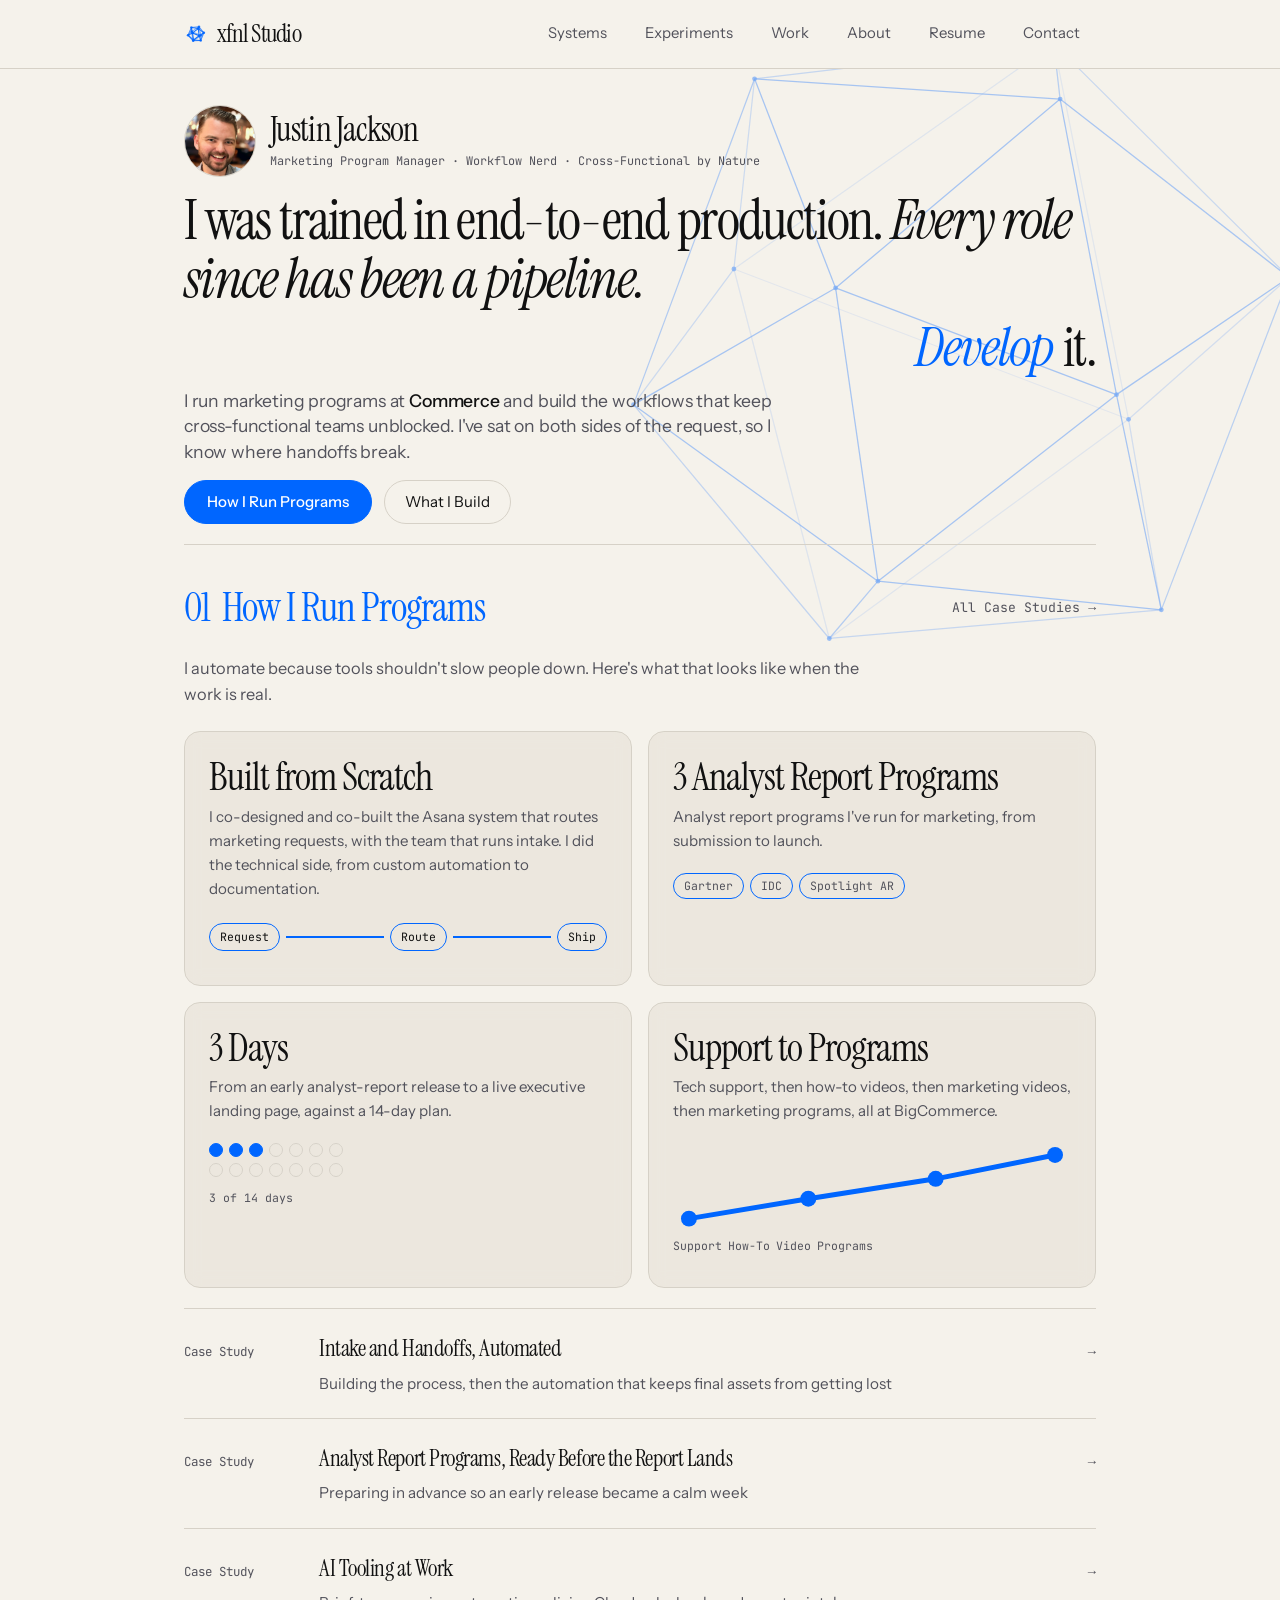
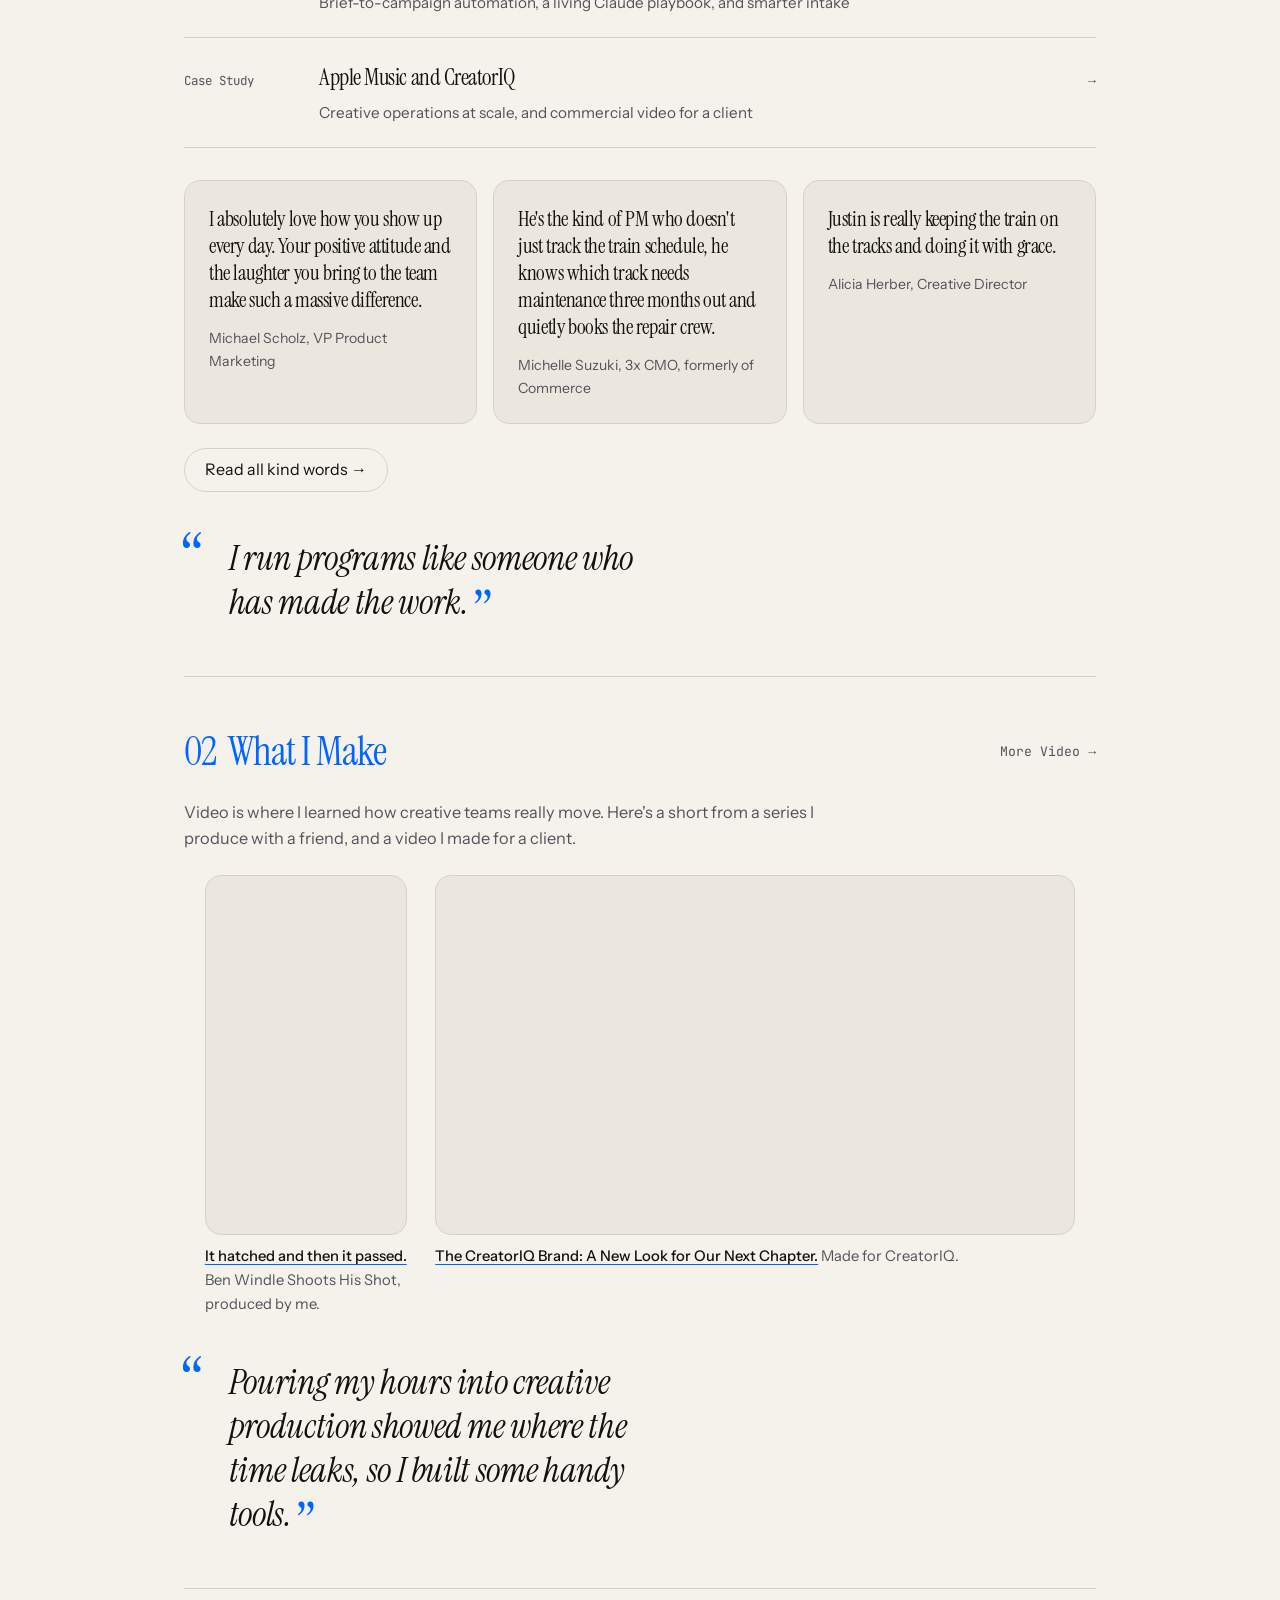
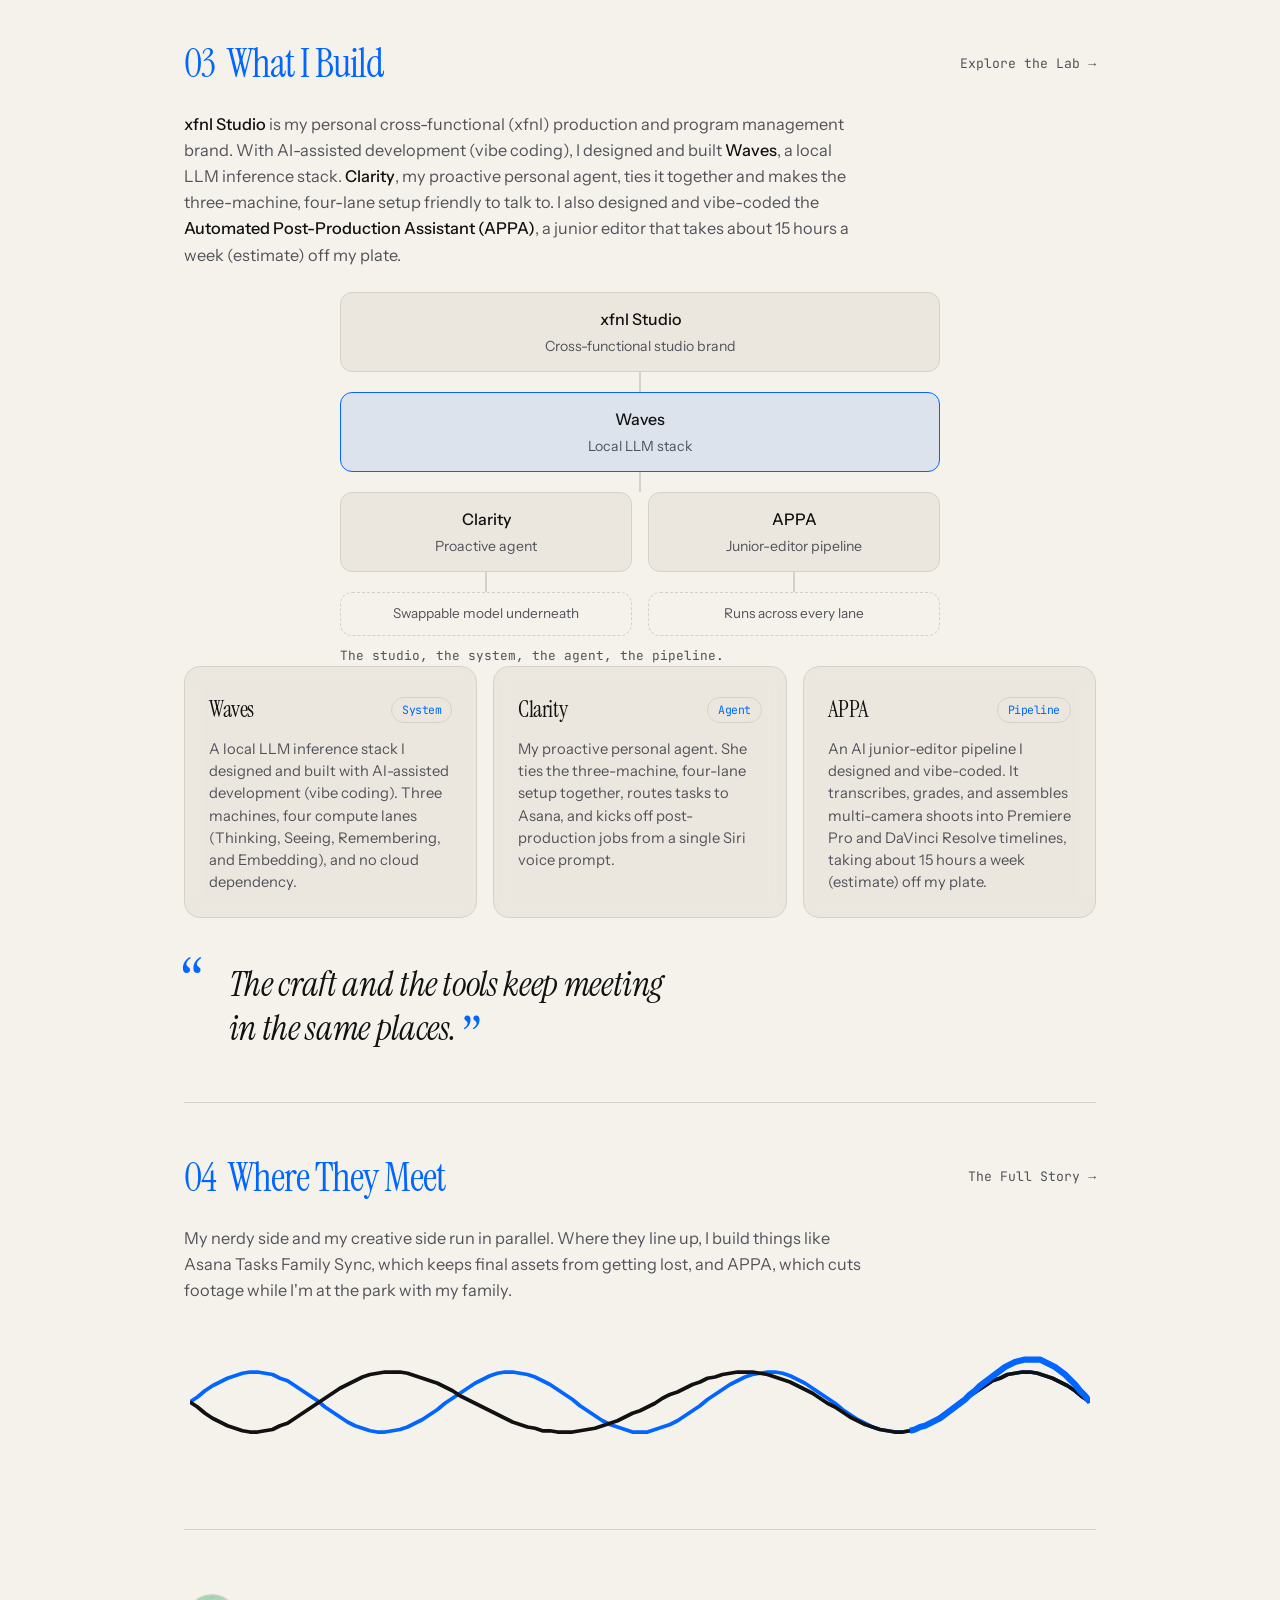
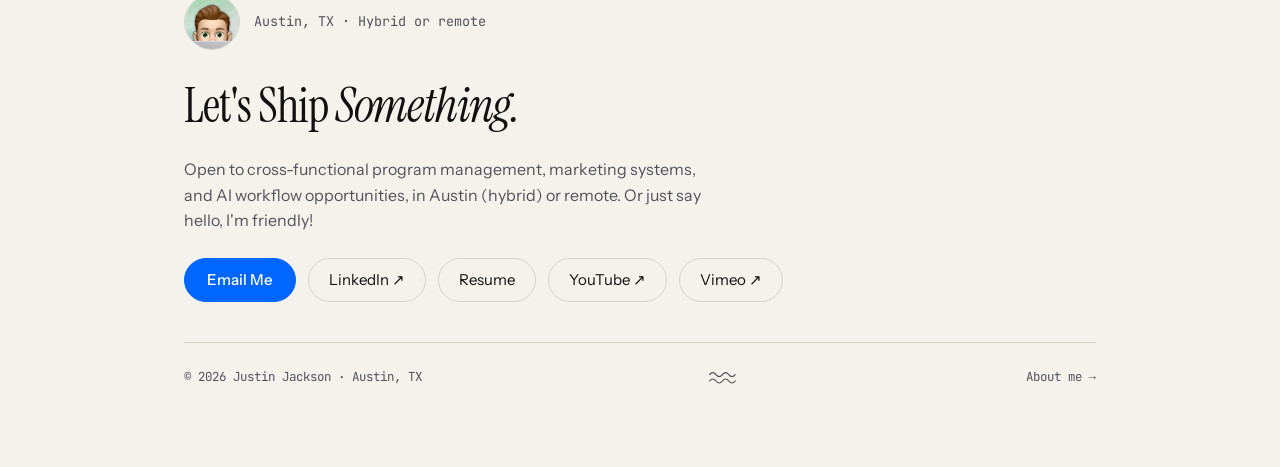
==== commit 2929a63f: "v2.9.1: full content.json CMS hydration, right-aligned ticker, un-cramped hero, blue chapter headers" ====
--- a/index.html
+++ b/index.html
@@ -21,15 +21,15 @@
   <meta name="twitter:title" content="Justin Jackson · Marketing Program Manager · Cross-Functional Workflows">
   <meta name="twitter:description" content="Austin-based marketing program manager who builds the workflows that keep cross-functional teams unblocked. Case studies, video, and experiments.">
   <meta name="twitter:image" content="https://xfnl.studio/img/og-default.png">
-  <link rel="icon" href="/favicon.svg?v=20261102e" type="image/svg+xml">
-  <link rel="apple-touch-icon" href="/apple-touch-icon.png?v=20261102e">
+  <link rel="icon" href="/favicon.svg?v=20261103f" type="image/svg+xml">
+  <link rel="apple-touch-icon" href="/apple-touch-icon.png?v=20261103f">
   <link rel="preload" href="/fonts/instrument-serif-latin-400-normal.woff2" as="font" type="font/woff2" crossorigin>
   <link rel="preload" href="/fonts/instrument-sans-latin-400-normal.woff2" as="font" type="font/woff2" crossorigin>
   <link rel="stylesheet" href="/obsession.css?v=1793558083">
-  <link rel="stylesheet" href="/css/xfnl-v2.css?v=20261102e">
+  <link rel="stylesheet" href="/css/xfnl-v2.css?v=20261103f">
   <script type="application/ld+json">{"@context": "https://schema.org", "@graph": [{"@type": "Person", "@id": "https://xfnl.studio/#justin", "name": "Justin Jackson", "url": "https://xfnl.studio", "image": "https://xfnl.studio/img/justin-jackson-800.webp", "jobTitle": "Marketing Project Manager", "description": "Austin-based marketing project manager running program-level work and building the workflows that keep cross-functional teams unblocked.", "worksFor": {"@type": "Organization", "name": "Commerce"}, "address": {"@type": "PostalAddress", "addressLocality": "Austin", "addressRegion": "TX"}, "alumniOf": {"@type": "CollegeOrUniversity", "name": "Art Institute of Philadelphia"}, "knowsAbout": ["Marketing program management", "Creative operations", "Asana automation", "Video production", "Post-production workflows", "Local LLM inference"], "sameAs": ["https://www.linkedin.com/in/justin-jackson-pm/", "https://www.youtube.com/@BenWindleShootsHisShot", "https://vimeo.com/user222444720"]}, {"@type": "Organization", "@id": "https://xfnl.studio/#studio", "name": "xfnl Studio", "alternateName": ["xfnl.studio", "Carbonrain Media"], "url": "https://xfnl.studio", "founder": {"@id": "https://xfnl.studio/#justin"}}, {"@type": "WebSite", "url": "https://xfnl.studio", "name": "xfnl Studio", "publisher": {"@id": "https://xfnl.studio/#studio"}}, {"@type": "VideoObject", "name": "It hatched and then it passed.", "description": "A Ben Windle Shoots His Shot short, produced by Justin Jackson.", "uploadDate": "2026-09-30", "thumbnailUrl": "https://i.ytimg.com/vi/xZjIpe5ziwA/hqdefault.jpg", "embedUrl": "https://www.youtube-nocookie.com/embed/xZjIpe5ziwA", "contentUrl": "https://www.youtube.com/shorts/xZjIpe5ziwA"}]}</script>
-  <script src="/portfolio.js?v=20261102e" defer></script>
-  <script src="/js/xfnl-v2.js?v=20261102e" defer></script>
+  <script src="/portfolio.js?v=20261103f" defer></script>
+  <script src="/js/xfnl-v2.js?v=20261103f" defer></script>
 </head>
 <body data-page="home">
   <a href="#main-content" class="skip-link">Skip to main content</a>
@@ -62,29 +62,29 @@
       <div class="id-row">
         <img class="id-photo" src="/img/justin-jackson-800.webp" width="800" height="800" alt="Justin Jackson smiling in a warmly lit restaurant" fetchpriority="high">
         <div class="id-text">
-          <p class="id-name">Justin Jackson</p>
-          <div class="eyebrow"><span class="eyebrow-dot"></span><span id="cms-eyebrow">Marketing Program Manager · Workflow Nerd</span><span class="eyebrow-x"><span class="eyebrow-sep"> · </span>Cross-Functional by Nature</span></div>
+          <p class="id-name" data-cms="top-of-page.paragraph1">Justin Jackson</p>
+          <div class="eyebrow"><span class="eyebrow-dot"></span><span id="cms-eyebrow">Marketing Program Manager</span><span class="eyebrow-x"><span class="eyebrow-sep" aria-hidden="true"> · </span><span class="eyebrow-t" data-cms="top-of-page.tag1">Workflow Nerd</span></span><span class="eyebrow-x"><span class="eyebrow-sep" aria-hidden="true"> · </span><span class="eyebrow-t" data-cms="top-of-page.tag2">Cross-Functional by Nature</span></span></div>
         </div>
       </div>
       <h1 id="cms-title" class="hero-title">I was trained in end-to-end production. <em>Every role since has been a pipeline.</em></h1>
       <div class="ticker" data-ticker data-verbs="develop,script,light,shoot,build,market,plan,ship,sell,love,share,save">
-        <p class="ticker-static">Develop it. Script it. Light it. Shoot it. Build it. Market it. Plan it. Ship it. Sell it. Love it. Share it. Save it.</p>
+        <p class="ticker-static" data-cms="top-of-page.paragraph2">Develop it. Script it. Light it. Shoot it. Build it. Market it. Plan it. Ship it. Sell it. Love it. Share it. Save it.</p>
         <p class="ticker-live" aria-hidden="true"><span class="tk-verb">develop</span> <span class="tk-it">it.</span></p>
         <button type="button" class="tk-pause icon-btn tk-kb" aria-pressed="false" aria-label="Pause verb animation" hidden><svg class="ic ic-pause" viewBox="0 0 20 20" aria-hidden="true" focusable="false"><rect x="6" y="5" width="2.6" height="10" rx="1"/><rect x="11.4" y="5" width="2.6" height="10" rx="1"/></svg><svg class="ic ic-play" viewBox="0 0 20 20" aria-hidden="true" focusable="false"><path d="M7.5 5.2v9.6L15 10z"/></svg></button>
       </div>
       <p id="cms-lead" class="hero-lead">I run marketing programs at <strong>Commerce</strong> and build the workflows that keep cross-functional teams unblocked. I've sat on both sides of the request, so I know where handoffs break.</p>
       <div class="cta-row">
-        <a href="/systems/" class="btn-primary">How I Run Programs</a>
-        <a href="/experiments/" class="btn-secondary">What I Build</a>
+        <a href="/systems/" class="btn-primary" data-cms="top-of-page.button1">How I Run Programs</a>
+        <a href="/experiments/" class="btn-secondary" data-cms="top-of-page.button2">What I Build</a>
       </div>
     </section>
 
     <section id="programs" class="sec">
       <div class="sec-head">
-        <h2 class="sec-kicker"><span class="chap-num" aria-hidden="true">01</span>How I Run Programs</h2>
-        <a href="/systems/" class="sec-more">All Case Studies →</a>
-      </div>
-      <p class="sec-intro">I automate because tools shouldn't slow people down. Here's what that looks like when the work is real.</p>
+        <h2 class="sec-kicker" data-cms="how-i-run-programs.heading1"><span class="chap-num" aria-hidden="true">01</span>How I Run Programs</h2>
+        <a href="/systems/" class="sec-more" data-cms="how-i-run-programs.button1">All Case Studies →</a>
+      </div>
+      <p class="sec-intro" data-cms="how-i-run-programs.paragraph1">I automate because tools shouldn't slow people down. Here's what that looks like when the work is real.</p>
       <div id="cms-results" class="results-grid">
         <div class="stat-card"><h3 class="stat-num">Built From Scratch</h3><p class="stat-desc">I co-designed and co-built the Asana system that routes marketing requests, with the team that runs intake. I did the technical side, from custom automation to documentation.</p></div>
         <div class="stat-card"><h3 class="stat-num">3 Analyst Report Programs</h3><p class="stat-desc">Analyst report programs I've run for marketing, from submission to launch.</p></div>
@@ -127,67 +127,67 @@
       </div>
       <div class="kind kind-home">
         <figure>
-          <blockquote>I absolutely love how you show up every day. Your positive attitude and the laughter you bring to the team make such a massive difference.</blockquote>
-          <figcaption>Michael Scholz, VP Product Marketing</figcaption>
+          <blockquote data-cms="how-i-run-programs.quote1">I absolutely love how you show up every day. Your positive attitude and the laughter you bring to the team make such a massive difference.</blockquote>
+          <figcaption data-cms="how-i-run-programs.caption1">Michael Scholz, VP Product Marketing</figcaption>
         </figure>
         <figure>
-          <blockquote>He's the kind of PM who doesn't just track the train schedule, he knows which track needs maintenance three months out and quietly books the repair crew.</blockquote>
-          <figcaption>Michelle Suzuki, 3x CMO, formerly of Commerce</figcaption>
+          <blockquote data-cms="how-i-run-programs.quote2">He's the kind of PM who doesn't just track the train schedule, he knows which track needs maintenance three months out and quietly books the repair crew.</blockquote>
+          <figcaption data-cms="how-i-run-programs.caption2">Michelle Suzuki, 3x CMO, formerly of Commerce</figcaption>
         </figure>
         <figure>
-          <blockquote>Justin is really keeping the train on the tracks and doing it with grace.</blockquote>
-          <figcaption>Alicia Herber, Creative Director</figcaption>
+          <blockquote data-cms="how-i-run-programs.quote3">Justin is really keeping the train on the tracks and doing it with grace.</blockquote>
+          <figcaption data-cms="how-i-run-programs.caption3">Alicia Herber, Creative Director</figcaption>
         </figure>
-        <a href="/about/#kind-words" class="kind-more">Read all kind words →</a>
-      </div>
-      <p class="bridge">I run programs like someone who has made the work.</p>
+        <a href="/about/#kind-words" class="kind-more" data-cms="how-i-run-programs.button2">Read all kind words →</a>
+      </div>
+      <p class="bridge" data-cms="how-i-run-programs.segue1">I run programs like someone who has made the work.</p>
     </section>
 
     <section id="make" class="sec">
       <div class="sec-head">
-        <h2 class="sec-kicker"><span class="chap-num" aria-hidden="true">02</span>What I Make</h2>
-        <a href="/work/" class="sec-more">More Video →</a>
-      </div>
-      <p class="sec-intro">Video is where I learned how creative teams really move. Here's a short from a series I produce with a friend, and a video I made for a client.</p>
+        <h2 class="sec-kicker" data-cms="what-i-make.heading1"><span class="chap-num" aria-hidden="true">02</span>What I Make</h2>
+        <a href="/work/" class="sec-more" data-cms="what-i-make.button1">More Video →</a>
+      </div>
+      <p class="sec-intro" data-cms="what-i-make.paragraph1">Video is where I learned how creative teams really move. Here's a short from a series I produce with a friend, and a video I made for a client.</p>
       <div class="video-pair">
         <div class="vp-short">
           <div class="video-embed video-embed-v"><iframe src="https://www.youtube-nocookie.com/embed/xZjIpe5ziwA" title="It hatched and then it passed." loading="lazy" referrerpolicy="strict-origin-when-cross-origin" allow="accelerometer; clipboard-write; encrypted-media; gyroscope; picture-in-picture" allowfullscreen></iframe></div>
-          <p class="video-cap"><a class="video-title" href="https://www.youtube.com/shorts/xZjIpe5ziwA" target="_blank" rel="noopener noreferrer"><strong>It hatched and then it passed.</strong></a> Ben Windle Shoots His Shot, produced by me.</p>
+          <p class="video-cap" data-cms="what-i-make.paragraph2"><a class="video-title" href="https://www.youtube.com/shorts/xZjIpe5ziwA" target="_blank" rel="noopener noreferrer"><strong>It hatched and then it passed.</strong></a> Ben Windle Shoots His Shot, produced by me.</p>
         </div>
         <div class="vp-wide">
           <div class="video-embed"><iframe src="https://www.youtube-nocookie.com/embed/_KKBZPvR-s0" title="The CreatorIQ Brand: A New Look for Our Next Chapter" loading="lazy" referrerpolicy="strict-origin-when-cross-origin" allow="accelerometer; clipboard-write; encrypted-media; gyroscope; picture-in-picture" allowfullscreen></iframe></div>
-          <p class="video-cap"><a class="video-title" href="https://www.youtube.com/watch?v=_KKBZPvR-s0" target="_blank" rel="noopener noreferrer"><strong>The CreatorIQ Brand: A New Look for Our Next Chapter.</strong></a> Made for CreatorIQ.</p>
-        </div>
-      </div>
-      <p class="bridge">Pouring my hours into creative production showed me where the time leaks, so I built some handy tools.</p>
+          <p class="video-cap" data-cms="what-i-make.paragraph3"><a class="video-title" href="https://www.youtube.com/watch?v=_KKBZPvR-s0" target="_blank" rel="noopener noreferrer"><strong>The CreatorIQ Brand: A New Look for Our Next Chapter.</strong></a> Made for CreatorIQ.</p>
+        </div>
+      </div>
+      <p class="bridge" data-cms="what-i-make.segue1">Pouring my hours into creative production showed me where the time leaks, so I built some handy tools.</p>
     </section>
 
     <section id="tools" class="sec">
       <div class="sec-head">
-        <h2 class="sec-kicker"><span class="chap-num" aria-hidden="true">03</span>What I Build</h2>
-        <a href="/experiments/" class="sec-more">Explore the Lab →</a>
-      </div>
-      <p class="sec-intro"><strong>xfnl Studio</strong> is my personal cross-functional (xfnl) production and program management brand. With AI-assisted development (vibe coding), I designed and built <strong>Waves</strong>, a local LLM inference stack. <strong>Clarity</strong>, my proactive personal agent, ties it together and makes the three-machine, four-lane setup friendly to talk to. I also designed and vibe-coded the <strong>Automated Post-Production Assistant (APPA)</strong>, a junior editor that takes about 15 hours a week (estimate) off my plate.</p>
+        <h2 class="sec-kicker" data-cms="what-i-build.heading1"><span class="chap-num" aria-hidden="true">03</span>What I Build</h2>
+        <a href="/experiments/" class="sec-more" data-cms="what-i-build.button1">Explore the Lab →</a>
+      </div>
+      <p class="sec-intro" data-cms="what-i-build.paragraph1"><strong>xfnl Studio</strong> is my personal cross-functional (xfnl) production and program management brand. With AI-assisted development (vibe coding), I designed and built <strong>Waves</strong>, a local LLM inference stack. <strong>Clarity</strong>, my proactive personal agent, ties it together and makes the three-machine, four-lane setup friendly to talk to. I also designed and vibe-coded the <strong>Automated Post-Production Assistant (APPA)</strong>, a junior editor that takes about 15 hours a week (estimate) off my plate.</p>
       <figure class="flow-dg flow-narrow" data-dg>
     <div class="hier" role="group" aria-label="How xfnl Studio, Waves, Clarity, and APPA fit together">
-      <div class="hn g0"><strong>xfnl Studio</strong><span>Cross-functional studio brand</span></div>
+      <div class="hn g0"><strong data-cms="what-i-build.title1">xfnl Studio</strong><span data-cms="what-i-build.tag1">Cross-functional studio brand</span></div>
       <div class="hlink" aria-hidden="true"></div>
-      <div class="hn hn-accent g1"><strong>Waves</strong><span>Local LLM stack</span></div>
+      <div class="hn hn-accent g1"><strong data-cms="what-i-build.title2">Waves</strong><span data-cms="what-i-build.tag2">Local LLM stack</span></div>
       <div class="hlink" aria-hidden="true"></div>
       <div class="hrow">
         <div class="hcol">
-          <div class="hn g2"><strong>Clarity</strong><span>Proactive agent</span></div>
+          <div class="hn g2"><strong data-cms="what-i-build.title3">Clarity</strong><span data-cms="what-i-build.tag3">Proactive agent</span></div>
           <div class="hlink" aria-hidden="true"></div>
-          <div class="hn-dash">Swappable model underneath</div>
+          <div class="hn-dash" data-cms="what-i-build.note1">Swappable model underneath</div>
         </div>
         <div class="hcol">
-          <div class="hn g3"><strong>APPA</strong><span>Junior-editor pipeline</span></div>
+          <div class="hn g3"><strong data-cms="what-i-build.title4">APPA</strong><span data-cms="what-i-build.tag4">Junior-editor pipeline</span></div>
           <div class="hlink" aria-hidden="true"></div>
-          <div class="hn-dash">Runs across every lane</div>
+          <div class="hn-dash" data-cms="what-i-build.note2">Runs across every lane</div>
         </div>
       </div>
     </div>
-    <figcaption class="dg-cap"><span>The studio, the system, the agent, the pipeline.</span></figcaption>
+    <figcaption class="dg-cap" data-cms="what-i-build.caption1"><span>The studio, the system, the agent, the pipeline.</span></figcaption>
   </figure>
       <div id="cms-experiments" class="exp-grid">
         <a href="/experiments/#waves" class="exp-card">
@@ -203,15 +203,15 @@
           <p class="exp-desc">An AI junior-editor pipeline I designed and vibe-coded. It transcribes, grades, and assembles multi-camera shoots into Premiere Pro and DaVinci Resolve timelines, taking about 15 hours a week (estimate) off my plate.</p>
         </a>
       </div>
-      <p class="bridge">The craft and the tools keep meeting in the same places.</p>
+      <p class="bridge" data-cms="what-i-build.segue1">The craft and the tools keep meeting in the same places.</p>
     </section>
 
     <section id="meet" class="sec" data-waves>
       <div class="sec-head">
-        <h2 class="sec-kicker"><span class="chap-num" aria-hidden="true">04</span>Where They Meet</h2>
-        <a href="/about/" class="sec-more">The Full Story →</a>
-      </div>
-      <p class="sec-intro">My nerdy side and my creative side run in parallel. Where they line up, I build things like Asana Tasks Family Sync, which keeps final assets from getting lost, and APPA, which cuts footage while I'm at the park with my family.</p>
+        <h2 class="sec-kicker" data-cms="where-they-meet.heading1"><span class="chap-num" aria-hidden="true">04</span>Where They Meet</h2>
+        <a href="/about/" class="sec-more" data-cms="where-they-meet.button1">The Full Story →</a>
+      </div>
+      <p class="sec-intro" data-cms="where-they-meet.paragraph1">My nerdy side and my creative side run in parallel. Where they line up, I build things like Asana Tasks Family Sync, which keeps final assets from getting lost, and APPA, which cuts footage while I'm at the park with my family.</p>
       <figure class="wv wv-compact">
         <svg viewBox="0 0 720 120" role="img" aria-labelledby="wvh-t wvh-d" focusable="false"><title id="wvh-t">Two waves, nerdy and creative, merging</title><desc id="wvh-d">A blue line for the nerdy side and a cream line for the creative side start opposite each other, cross, then line up and merge into one taller line.</desc><path class="wv-tech" pathLength="1" d="M0 60 L6 56 L12 51 L18 47 L24 44 L30 41 L36 39 L42 37 L48 36 L54 36 L60 37 L66 38 L72 41 L78 43 L84 47 L90 51 L96 55 L102 59 L108 64 L114 68 L120 72 L126 76 L132 79 L138 81 L144 83 L150 84 L156 84 L162 83 L168 82 L174 80 L180 77 L186 74 L192 70 L198 66 L204 61 L210 57 L216 53 L222 49 L228 45 L234 42 L240 39 L246 37 L252 36 L258 36 L264 37 L270 38 L276 40 L282 43 L288 46 L294 50 L300 54 L306 58 L312 63 L318 67 L324 71 L330 75 L336 78 L342 80 L348 82 L354 84 L360 84 L366 84 L372 82 L378 80 L384 78 L390 75 L396 71 L402 67 L408 63 L414 58 L420 54 L426 50 L432 46 L438 43 L444 40 L450 38 L456 37 L462 36 L468 36 L474 37 L480 39 L486 42 L492 45 L498 49 L504 53 L510 57 L516 61 L522 66 L528 70 L534 74 L540 77 L546 80 L552 82 L558 83 L564 84 L570 84 L576 83 L582 81 L588 79 L594 76 L600 72 L606 68 L612 64 L618 59 L624 55 L630 51 L636 47 L642 43 L648 41 L654 38 L660 37 L666 36 L672 36 L678 37 L684 39 L690 41 L696 44 L702 47 L708 51 L714 56 L720 60"/><path class="wv-cre" pathLength="1" d="M0 60 L6 64 L12 69 L18 73 L24 76 L30 79 L36 81 L42 83 L48 84 L54 84 L60 83 L66 82 L72 79 L78 77 L84 73 L90 69 L96 65 L102 61 L108 57 L114 53 L120 49 L126 46 L132 43 L138 40 L144 38 L150 37 L156 36 L162 36 L168 36 L174 37 L180 39 L186 41 L192 43 L198 45 L204 48 L210 51 L216 55 L222 58 L228 61 L234 64 L240 67 L246 70 L252 73 L258 76 L264 78 L270 80 L276 81 L282 83 L288 83 L294 84 L300 84 L306 84 L312 83 L318 82 L324 81 L330 79 L336 77 L342 75 L348 72 L354 69 L360 67 L366 64 L372 61 L378 57 L384 54 L390 52 L396 49 L402 46 L408 44 L414 41 L420 40 L426 38 L432 37 L438 36 L444 36 L450 36 L456 37 L462 38 L468 40 L474 42 L480 44 L486 47 L492 50 L498 53 L504 57 L510 61 L516 64 L522 68 L528 72 L534 75 L540 78 L546 80 L552 82 L558 83 L564 84 L570 84 L576 83 L582 81 L588 79 L594 76 L600 72 L606 68 L612 64 L618 59 L624 55 L630 51 L636 47 L642 43 L648 41 L654 38 L660 37 L666 36 L672 36 L678 37 L684 39 L690 41 L696 44 L702 47 L708 51 L714 56 L720 60"/><path class="wv-both" pathLength="1" d="M576 83 L580 82 L584 80 L588 79 L592 77 L596 75 L600 73 L604 70 L608 67 L612 64 L616 61 L620 58 L624 54 L628 51 L632 47 L636 44 L640 41 L644 38 L648 35 L652 32 L656 30 L660 28 L664 27 L668 26 L672 26 L676 26 L680 26 L684 28 L688 30 L692 32 L696 35 L700 38 L704 42 L708 46 L712 51 L716 55 L720 60"/></svg>
       </figure>
@@ -220,21 +220,21 @@
     <footer id="contact" class="footer">
       <div class="footer-hello">
         <img class="avatar" src="/img/memoji-avatar-400.webp" width="56" height="56" alt="" loading="lazy">
-        <span>Austin, TX · Hybrid or remote</span>
-      </div>
-      <h2 class="footer-title">Let's Ship <em>Something.</em></h2>
-      <p class="footer-sub">Open to cross-functional program management, marketing systems, and AI workflow opportunities, in Austin (hybrid) or remote. Or just say hello, I'm friendly!</p>
+        <span data-cms="footer.tag1">Austin, TX · Hybrid or remote</span>
+      </div>
+      <h2 class="footer-title" data-cms="footer.heading1">Let's Ship <em>Something.</em></h2>
+      <p class="footer-sub" data-cms="footer.paragraph1">Open to cross-functional program management, marketing systems, and AI workflow opportunities, in Austin (hybrid) or remote. Or just say hello, I'm friendly!</p>
       <div class="cta-row">
-        <a href="mailto:justin@xfnl.studio" class="btn-primary">Email Me</a>
-        <a href="https://www.linkedin.com/in/justin-jackson-pm/" target="_blank" rel="noopener noreferrer" class="btn-secondary">LinkedIn ↗</a>
-        <a href="/Justin-Jackson-Resume.pdf" target="_blank" rel="noopener noreferrer" class="btn-secondary">Resume</a>
-        <a href="https://www.youtube.com/@BenWindleShootsHisShot" target="_blank" rel="noopener noreferrer" class="btn-secondary">YouTube ↗</a>
-        <a href="https://vimeo.com/user222444720" target="_blank" rel="noopener noreferrer" class="btn-secondary">Vimeo ↗</a>
+        <a href="mailto:justin@xfnl.studio" class="btn-primary" data-cms="footer.button1">Email Me</a>
+        <a href="https://www.linkedin.com/in/justin-jackson-pm/" target="_blank" rel="noopener noreferrer" class="btn-secondary" data-cms="footer.button2">LinkedIn ↗</a>
+        <a href="/Justin-Jackson-Resume.pdf" target="_blank" rel="noopener noreferrer" class="btn-secondary" data-cms="footer.button3">Resume</a>
+        <a href="https://www.youtube.com/@BenWindleShootsHisShot" target="_blank" rel="noopener noreferrer" class="btn-secondary" data-cms="footer.button4">YouTube ↗</a>
+        <a href="https://vimeo.com/user222444720" target="_blank" rel="noopener noreferrer" class="btn-secondary" data-cms="footer.button5">Vimeo ↗</a>
       </div>
       <div class="footer-meta">
-        <span>© 2026 Justin Jackson · Austin, TX</span>
+        <span data-cms="footer-meta.tag1">© 2026 Justin Jackson · Austin, TX</span>
         <span class="aq" title="Aquarius, if you were wondering"><svg viewBox="0 0 40 20" role="img" aria-label="Aquarius glyph: two waves" focusable="false"><path d="M2 7 q4 -5 8 0 t8 0 t8 0 t8 0"/><path d="M2 15 q4 -5 8 0 t8 0 t8 0 t8 0"/></svg></span>
-        <a href="/about/">About me →</a>
+        <a href="/about/" data-cms="footer-meta.button1">About me →</a>
       </div>
     </footer>
   </main>
--- a/css/xfnl-v2.css
+++ b/css/xfnl-v2.css
@@ -123,10 +123,10 @@
 }
 @keyframes dg-flow { to { stroke-dashoffset: -20; } }
 @keyframes dg-pulse { 0%, 100% { stroke-opacity: .35; } 50% { stroke-opacity: 1; } }
-.glow { animation: dg-glow 10s linear 2; }
-.glow-accent { animation: dg-glow-accent 10s linear 2; }
-.flow { stroke-dasharray: 4 6; animation: dg-flow 1.2s linear 4; }
-.pulse { animation: dg-pulse 2s ease-in-out 3; }
+.glow { animation: dg-glow 10s ease-in 2; }
+.glow-accent { animation: dg-glow-accent 10s ease-in 2; }
+.flow { stroke-dasharray: 4 6; animation: dg-flow 1.2s ease-in 4; }
+.pulse { animation: dg-pulse 2s ease-in 3; }
 .g0 { animation-delay: 0s; } .g1 { animation-delay: 1s; } .g2 { animation-delay: 2s; } .g3 { animation-delay: 3s; }
 .g4 { animation-delay: 4s; } .g5 { animation-delay: 5s; } .g6 { animation-delay: 6s; } .g7 { animation-delay: 7s; } .g8 { animation-delay: 8s; }
 .dg-paused .glow, .dg-paused .glow-accent, .dg-paused .flow, .dg-paused .pulse { animation-play-state: paused; }
@@ -164,14 +164,14 @@
 .cl-msg-you { align-self: flex-end; border-color: var(--ar-accent, #0066ff); background: var(--ar-accent-soft, rgba(0,102,255,.14)); }
 .cl-msg-ai { align-self: flex-start; }
 .cl-who { display: block; font-family: var(--font-mono, monospace); font-size: 0.75rem; color: var(--ar-muted, #9ca3af); margin-bottom: 2px; }
-.cl-demo.cl-js .cl-msg { opacity: 0; transform: translateY(14px); transition: opacity 0.4s ease, transform 0.4s ease; }
+.cl-demo.cl-js .cl-msg { opacity: 0; transform: translateY(14px); transition: opacity 0.4s ease-in, transform 0.4s ease-in; }
 .cl-demo.cl-js .cl-msg.is-on { opacity: 1; transform: none; }
 .cl-lanes { display: flex; flex-wrap: wrap; gap: 8px; margin-top: 14px; }
-.cl-lane { font-family: var(--font-mono, monospace); font-size: 0.78rem; padding: 6px 12px; border-radius: 999px; border: 1px solid var(--ar-border, #262930); color: var(--ar-muted, #9ca3af); transition: border-color 0.3s ease, color 0.3s ease, background-color 0.3s ease; }
+.cl-lane { font-family: var(--font-mono, monospace); font-size: 0.78rem; padding: 6px 12px; border-radius: 999px; border: 1px solid var(--ar-border, #262930); color: var(--ar-muted, #9ca3af); transition: border-color 0.3s ease-in, color 0.3s ease-in, background-color 0.3s ease-in; }
 .cl-lane.is-on { border-color: var(--ar-accent, #0066ff); color: var(--ar-fg, #f5f2eb); background: var(--ar-accent-soft, rgba(0,102,255,.14)); }
 .cl-cta { margin-top: 16px; }
 .cl-cta-title { font-family: var(--font-serif, Georgia, serif); font-size: 1.6rem; letter-spacing: -0.025em; margin-bottom: 10px; }
-.cl-demo.cl-js .cl-cta { opacity: 0; visibility: hidden; transition: opacity 0.4s ease; }
+.cl-demo.cl-js .cl-cta { opacity: 0; visibility: hidden; transition: opacity 0.4s ease-in; }
 .cl-demo.cl-js .cl-cta.is-on { opacity: 1; visibility: visible; }
 .cl-demo-note { margin-top: 12px; font-size: 0.85rem; color: var(--ar-muted, #9ca3af); }
 .cl-skip { position: absolute; left: -9999px; top: 8px; z-index: 40; padding: 10px 16px; background: var(--ar-accent, #0066ff); color: #ffffff; border-radius: 999px; font-size: 0.9rem; }
@@ -199,7 +199,7 @@
 .kicker-small { font-family: var(--font-mono, monospace); font-size: 0.8rem; color: var(--ar-accent, #0066ff); margin-bottom: 8px; display: block; }
 
 /* ---------- On-in motion (only when JS runs and motion is allowed) ---------- */
-.reveal-js .reveal { opacity: 0; transform: translateY(16px); transition: opacity 0.6s ease, transform 0.6s ease; }
+.reveal-js .reveal { opacity: 0; transform: translateY(16px); transition: opacity 0.6s ease-in, transform 0.6s ease-in; }
 .reveal-js .reveal.in { opacity: 1; transform: none; }
 
 /* ---------- Reduced motion: everything static and fully readable ---------- */
@@ -220,7 +220,7 @@
 .ticker.is-live .ticker-live { display: block; }
 .ticker.is-live .ticker-static { position: absolute; width: 1px; height: 1px; overflow: hidden; clip: rect(0 0 0 0); white-space: nowrap; }
 .tk-verb { display: inline-block; font-style: italic; text-transform: capitalize; color: var(--ar-accent, #0066ff); }
-.tk-in { animation: tk-in 0.45s ease both; }
+.tk-in { animation: tk-in 0.45s ease-in both; }
 @keyframes tk-in { from { opacity: 0; transform: translateY(0.22em); } to { opacity: 1; transform: none; } }
 /* v2.7: see .icon-btn */
 .tk-pause:hover { border-color: var(--ar-accent, #0066ff); }
@@ -233,7 +233,7 @@
 .flow-dg { margin: 0 auto; width: 100%; max-width: 1040px; container-type: inline-size; }
 .flow-dg.flow-narrow { max-width: 600px; }
 .flow-steps { list-style: none; margin: 0; padding: 0; display: grid; grid-template-columns: 1fr; gap: 28px; counter-reset: st; }
-.step { position: relative; display: block; padding: 14px 16px; border: 1px solid var(--ar-border, #262930); border-radius: 12px; background: var(--ar-bg-elev, #16181d); animation-name: st-glow; animation-duration: 10s; animation-timing-function: linear; animation-iteration-count: 1; }
+.step { position: relative; display: block; padding: 14px 16px; border: 1px solid var(--ar-border, #262930); border-radius: 12px; background: var(--ar-bg-elev, #16181d); animation-name: st-glow; animation-duration: 10s; animation-timing-function: ease-in; animation-iteration-count: 1; }
 .step::before { counter-increment: st; content: counter(st, decimal-leading-zero) / ""; display: block; margin-bottom: 4px; font-family: var(--font-mono, monospace); font-size: 0.78rem; color: var(--ar-accent, #0066ff); }
 .step:not(:last-child)::after { content: "\2193" / ""; position: absolute; left: 50%; bottom: -26px; transform: translateX(-50%); font-family: var(--font-mono, monospace); color: var(--ar-muted, #9ca3af); }
 .step strong { display: block; font-weight: 500; font-size: 0.98rem; color: var(--ar-fg, #f5f2eb); }
@@ -261,7 +261,7 @@
 
 /* Hierarchy (home) */
 .hier { display: flex; flex-direction: column; align-items: stretch; }
-.hn { padding: 14px 18px; text-align: center; border: 1px solid var(--ar-border, #262930); border-radius: 12px; background: var(--ar-bg-elev, #16181d); animation-name: st-glow; animation-duration: 10s; animation-timing-function: linear; animation-iteration-count: 1; }
+.hn { padding: 14px 18px; text-align: center; border: 1px solid var(--ar-border, #262930); border-radius: 12px; background: var(--ar-bg-elev, #16181d); animation-name: st-glow; animation-duration: 10s; animation-timing-function: ease-in; animation-iteration-count: 1; }
 .hn strong { display: block; font-weight: 500; color: var(--ar-fg, #f5f2eb); }
 .hn span { display: block; margin-top: 2px; font-size: 0.88rem; color: var(--ar-muted, #9ca3af); }
 .hn-accent { background: var(--ar-accent-soft, rgba(0,102,255,.14)); border-color: var(--ar-accent, #0066ff); animation-name: st-glow-accent; }
@@ -290,7 +290,7 @@
 .tag { display: inline-block; margin-right: 6px; padding: 0 8px; border: 1px solid var(--ar-border, #262930); border-radius: 999px; font-family: var(--font-mono, monospace); font-size: 0.72rem; }
 .tag-tech { color: var(--ar-accent, #0066ff); }
 .tag-cre { color: var(--ar-fg, #f5f2eb); }
-.geo-canvas { transition: opacity 0.6s ease; }
+.geo-canvas { transition: opacity 0.6s ease-in; }
 body.wv-focus .geo-canvas { opacity: 0.2; }
 
 /* ---------- v2.6: Aquarius wink ---------- */
@@ -339,18 +339,18 @@
 .stat-viz { margin-top: 14px; display: flex; flex-direction: column; gap: 6px; font-family: var(--font-mono, monospace); font-size: 0.72rem; color: var(--ar-muted, #9ca3af); }
 .vrow { display: grid; grid-template-columns: 52px 1fr; align-items: center; gap: 10px; }
 .vtrack { display: block; height: 10px; }
-.vbar { display: block; height: 100%; border-radius: 999px; background: var(--ar-border, #262930); transform-origin: left center; transform: scaleX(0); transition: transform 0.9s cubic-bezier(.2,.7,.2,1); }
+.vbar { display: block; height: 100%; border-radius: 999px; background: var(--ar-border, #262930); transform-origin: left center; transform: scaleX(0); transition: transform 0.9s ease-in; }
 .vbar-a { background: var(--ar-accent, #0066ff); }
 .vw33 { width: 33.333%; } .vw75 { width: 75%; } .vw100 { width: 100%; }
 .viz-in .vbar { transform: scaleX(1); }
 .vdots { display: flex; align-items: center; gap: 14px; }
-.vdot { width: 14px; height: 14px; border-radius: 999px; border: 1px solid var(--ar-accent, #0066ff); background: transparent; transition: background-color 0.4s ease; }
+.vdot { width: 14px; height: 14px; border-radius: 999px; border: 1px solid var(--ar-accent, #0066ff); background: transparent; transition: background-color 0.4s ease-in; }
 .viz-in .vdot { background: var(--ar-accent, #0066ff); }
 .viz-in .vdot:nth-child(2) { transition-delay: 0.25s; }
 .viz-in .vdot:nth-child(3) { transition-delay: 0.5s; }
 .vdots span:not(.vdot) { font-size: 0.72rem; }
 .vwave { display: block; width: 100%; max-width: 160px; height: 28px; }
-.vwave path { fill: none; stroke: var(--ar-accent, #0066ff); stroke-width: 3; stroke-linecap: round; stroke-dasharray: 1; stroke-dashoffset: 1; transition: stroke-dashoffset 1.2s ease; }
+.vwave path { fill: none; stroke: var(--ar-accent, #0066ff); stroke-width: 3; stroke-linecap: round; stroke-dasharray: 1; stroke-dashoffset: 1; transition: stroke-dashoffset 1.2s ease-in; }
 .vwave path + path { stroke: var(--ar-fg, #f5f2eb); }
 .viz-in .vwave path { stroke-dashoffset: 0; }
 @media (prefers-reduced-motion: reduce) { .vbar, .vdot, .vwave path { transition: none; } .vbar { transform: scaleX(1); } .vdot { background: var(--ar-accent, #0066ff); } .vwave path { stroke-dashoffset: 0; } }
@@ -428,17 +428,17 @@
 
 /* ---------- v2.8: stat graphics for the new proof cards ---------- */
 .vflow { display: flex; align-items: center; gap: 6px; }
-.vstep { padding: 3px 10px; border: 1px solid var(--ar-border, #262930); border-radius: 999px; transition: border-color 0.4s ease, color 0.4s ease; }
+.vstep { padding: 3px 10px; border: 1px solid var(--ar-border, #262930); border-radius: 999px; transition: border-color 0.4s ease-in, color 0.4s ease-in; }
 .vline { position: relative; flex: 1; min-width: 12px; height: 2px; overflow: hidden; background: var(--ar-border, #262930); }
-.vline::after { content: ""; position: absolute; inset: 0; background: var(--ar-accent, #0066ff); transform: scaleX(0); transform-origin: left center; transition: transform 0.7s ease; }
+.vline::after { content: ""; position: absolute; inset: 0; background: var(--ar-accent, #0066ff); transform: scaleX(0); transform-origin: left center; transition: transform 0.7s ease-in; }
 .viz-in .vline::after { transform: scaleX(1); }
 .viz-in .vstep { border-color: var(--ar-accent, #0066ff); color: var(--ar-fg, #f5f2eb); }
 .vchips { display: flex; flex-wrap: wrap; gap: 6px; }
-.vchips b { font-weight: 400; padding: 3px 10px; border: 1px solid var(--ar-border, #262930); border-radius: 999px; transition: border-color 0.4s ease; }
+.vchips b { font-weight: 400; padding: 3px 10px; border: 1px solid var(--ar-border, #262930); border-radius: 999px; transition: border-color 0.4s ease-in; }
 .viz-in .vchips b { border-color: var(--ar-accent, #0066ff); }
 .vrise { display: block; width: 100%; max-width: 200px; height: auto; }
-.vrise path { fill: none; stroke: var(--ar-accent, #0066ff); stroke-width: 2.5; stroke-linecap: round; stroke-dasharray: 1; stroke-dashoffset: 1; transition: stroke-dashoffset 1s ease; }
-.vrise circle { fill: var(--ar-accent, #0066ff); opacity: 0; transition: opacity 0.4s ease 0.6s; }
+.vrise path { fill: none; stroke: var(--ar-accent, #0066ff); stroke-width: 2.5; stroke-linecap: round; stroke-dasharray: 1; stroke-dashoffset: 1; transition: stroke-dashoffset 1s ease-in; }
+.vrise circle { fill: var(--ar-accent, #0066ff); opacity: 0; transition: opacity 0.4s ease-in 0.6s; }
 .viz-in .vrise path { stroke-dashoffset: 0; }
 .viz-in .vrise circle { opacity: 1; }
 .vlabels { display: flex; justify-content: space-between; max-width: 200px; }
@@ -489,14 +489,14 @@
 /* ---------- v2.9: five beats and numbered markers ---------- */
 .beats { grid-template-columns: repeat(auto-fit, minmax(260px, 1fr)); }
 .beat-n { display: inline-block; margin-right: 10px; font-family: var(--font-mono, monospace); font-size: 0.8rem; color: var(--ar-accent, #0066ff); }
-.wv-dots { transition: opacity 0.6s ease; }
+.wv-dots { transition: opacity 0.6s ease-in; }
 .wv-dots circle { fill: var(--ar-bg, #111111); stroke: var(--ar-accent, #0066ff); stroke-width: 2; }
 .wv-dots text { fill: var(--ar-fg, #f5f2eb); font-family: var(--font-mono, monospace); font-size: 13px; }
 .wv.js-marks:not(.wv-marked) .wv-dots { opacity: 0; }
 
 /* ---------- v2.9: proof graphics for the final four cards ---------- */
 .vgrid14 { display: grid; grid-template-columns: repeat(7, 14px); gap: 6px; }
-.vd { width: 14px; height: 14px; border: 1px solid var(--ar-border, #262930); border-radius: 999px; transition: background-color 0.4s ease; }
+.vd { width: 14px; height: 14px; border: 1px solid var(--ar-border, #262930); border-radius: 999px; transition: background-color 0.4s ease-in; }
 .vd.on { border-color: var(--ar-accent, #0066ff); }
 .viz-in .vd.on { background: var(--ar-accent, #0066ff); }
 .viz-in .vd.on:nth-child(2) { transition-delay: 0.25s; }
@@ -512,3 +512,62 @@
 
 /* hidden means hidden, even for grid and flex layouts */
 [hidden] { display: none !important; }
+
+
+/* ---------- v2.9.1: Tesler and the copy system (nothing to style; data-cms hydrates text) ---------- */
+
+/* ---------- v2.9.1: Proximity. Avatar, name, and eyebrow are one unit; breathing room moves above the buttons ---------- */
+.hero-home .id-row { display: flex; align-items: center; gap: 14px; margin-bottom: 14px; }
+.hero-home .id-text { display: flex; flex-direction: column; gap: 4px; min-width: 0; }
+.hero-home .id-photo { width: 72px; height: 72px; flex: none; }
+.hero-home .id-name { font-size: clamp(1.6rem, 4.4vw, 2.1rem); }
+.hero-home .id-text .eyebrow { display: block; font-size: 0.74rem; line-height: 1.5; }
+.hero-home .eyebrow-dot { display: none; }
+.eyebrow-x { display: inline; }
+.eyebrow-sep { display: inline; }
+@media (max-width: 640px) {
+  .hero-home { padding: 20px 0 8px; }
+  .hero-home .id-row { display: flex; grid-template-columns: none; }
+  .hero-home .id-text { display: flex; }
+  .hero-home .id-text .eyebrow { grid-row: auto; grid-column: auto; font-size: 0.74rem; }
+  .eyebrow-x { display: block; padding-left: 0; }
+  .eyebrow-sep { display: none; }
+  #programs { padding-top: 40px; }
+}
+@media (min-width: 381px) and (max-width: 640px) {
+  .hero-home .hero-title { margin-bottom: 18px; }
+  .hero-home .id-row { margin-bottom: 20px; }
+  .hero-home .hero-lead { font-size: 1.04rem; line-height: 1.5; margin-bottom: 22px; }
+}
+@media (min-width: 641px) { .hero-home { padding-bottom: 20px; } #programs { padding-top: 40px; } }
+
+/* ---------- v2.9.1: Pragnanz. One anchor: the ticker spans the column and "it." sits flush right ---------- */
+.ticker { display: block; width: 100%; }
+.ticker.is-live .ticker-live { display: flex; align-items: baseline; justify-content: flex-end; gap: 0.2em; width: 100%; min-width: 0; text-align: right; }
+.tk-verb { min-width: 0; text-align: right; }
+
+/* ---------- v2.9.1: Von Restorff and Similarity. Section headings: one height, one color, number included ---------- */
+.sec-kicker { color: var(--ar-accent, #0066ff); }
+.sec-kicker .chap-num { font-family: inherit; font-size: 1em; line-height: inherit; letter-spacing: inherit; font-weight: inherit; color: inherit; margin-right: 0.3em; vertical-align: baseline; }
+
+/* ---------- v2.9.1: Common Region. Proof graphics stay inside their cards at every width ---------- */
+.stat-card { overflow: visible; isolation: isolate; padding-bottom: 28px; }
+.stat-viz { flex: none; min-height: 32px; padding-bottom: 4px; }
+.vflow { min-height: 32px; align-items: center; flex-wrap: nowrap; padding: 2px 0; }
+.vstep { flex: none; line-height: 1.5; padding: 4px 10px; }
+.vgrid14, .vchips, .vrise { max-width: 100%; }
+
+/* ---------- v2.9.1: Doherty. The mobile menu answers at once: fade and slide in, bars morph to an X ---------- */
+@media (max-width: 720px) {
+  .nav-bar { display: flex; opacity: 0; visibility: hidden; transform: translateY(-8px); pointer-events: none; transition: opacity 0.22s ease-in, transform 0.22s ease-in, visibility 0s linear 0.22s; }
+  .nav-bar.open { opacity: 1; visibility: visible; transform: none; pointer-events: auto; transition-delay: 0s; }
+}
+.menu-toggle svg line { transform-box: fill-box; transform-origin: center; transition: transform 0.22s ease-in, opacity 0.18s ease-in; }
+.menu-toggle[aria-expanded="true"] svg line:nth-child(1) { transform: translateY(5px) rotate(45deg); }
+.menu-toggle[aria-expanded="true"] svg line:nth-child(2) { opacity: 0; }
+.menu-toggle[aria-expanded="true"] svg line:nth-child(3) { transform: translateY(-5px) rotate(-45deg); }
+.menu-toggle:active { transform: scale(0.96); }
+@media (prefers-reduced-motion: reduce) { .nav-bar, .menu-toggle svg line { transition: none; } }
+
+/* ---------- v2.9.1: every transition and animation eases in, including the ones in obsession.css ---------- */
+*, *::before, *::after { transition-timing-function: ease-in !important; animation-timing-function: ease-in !important; }
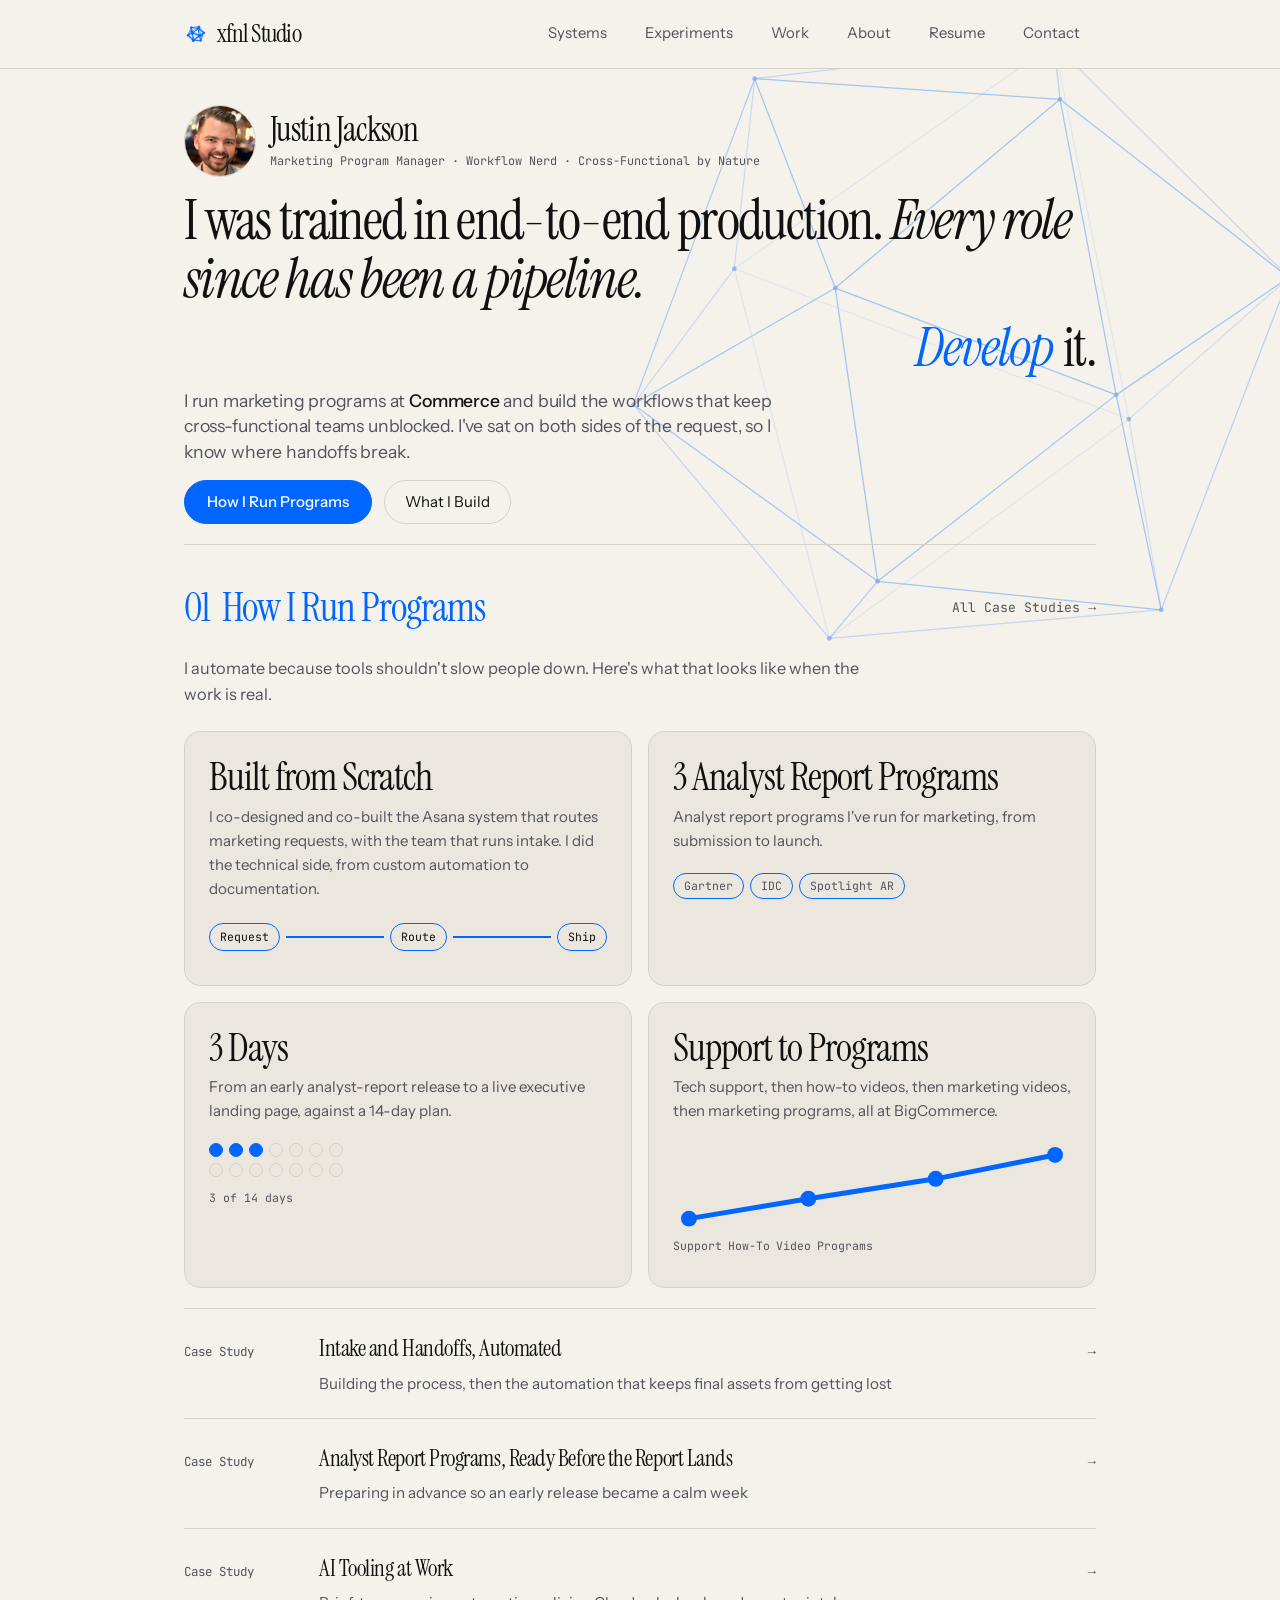
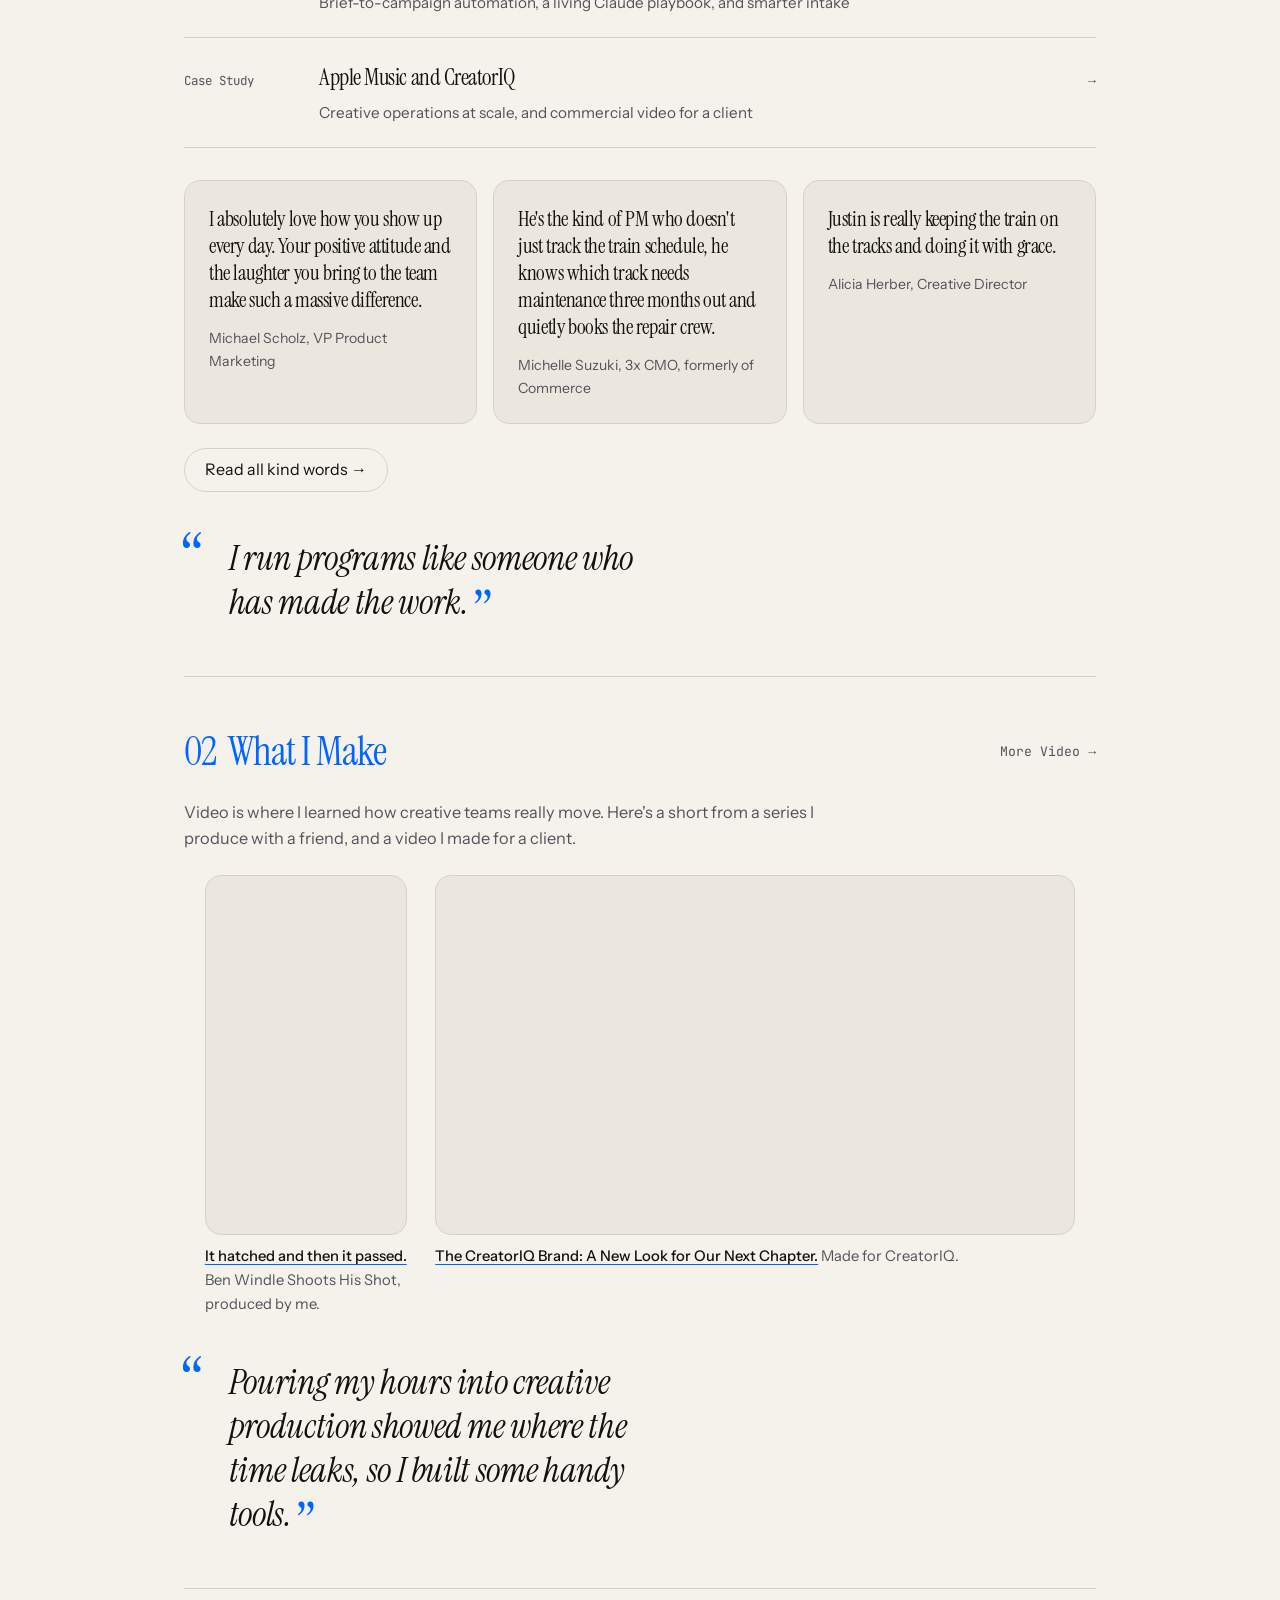
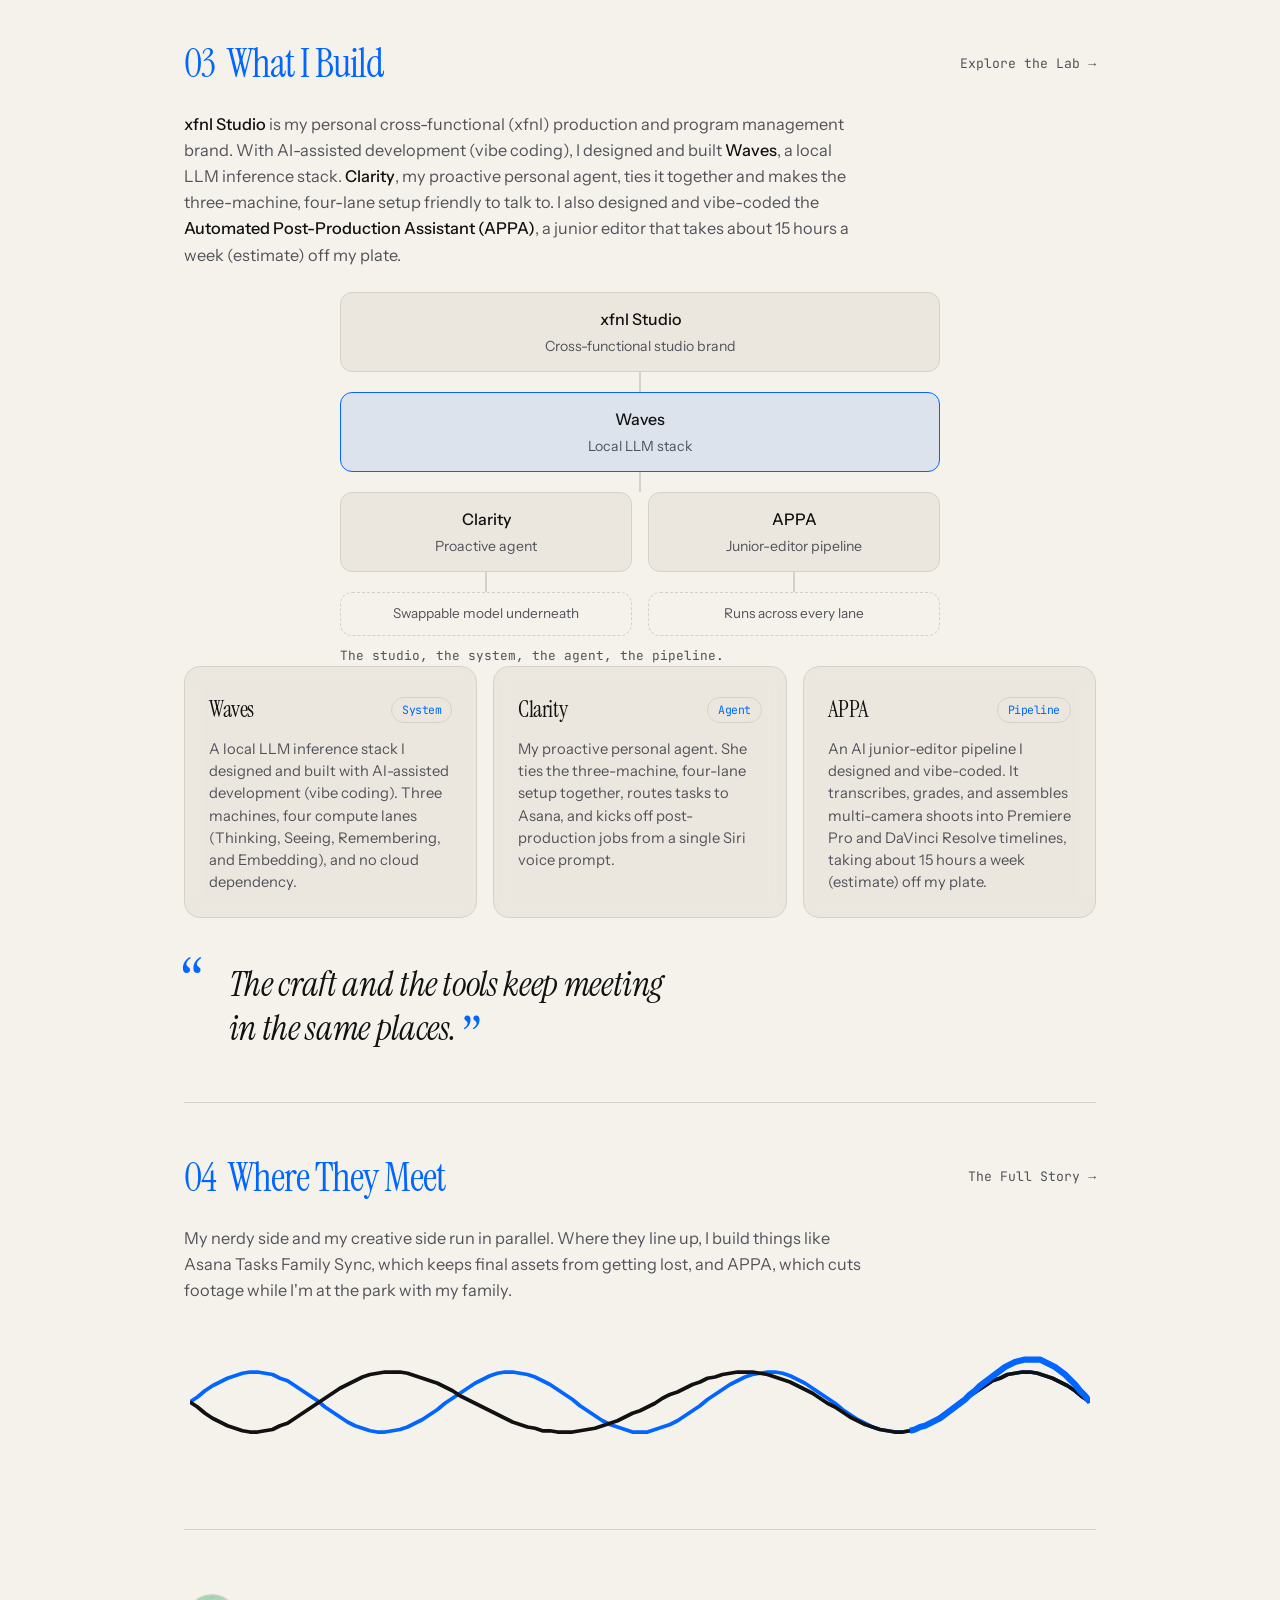
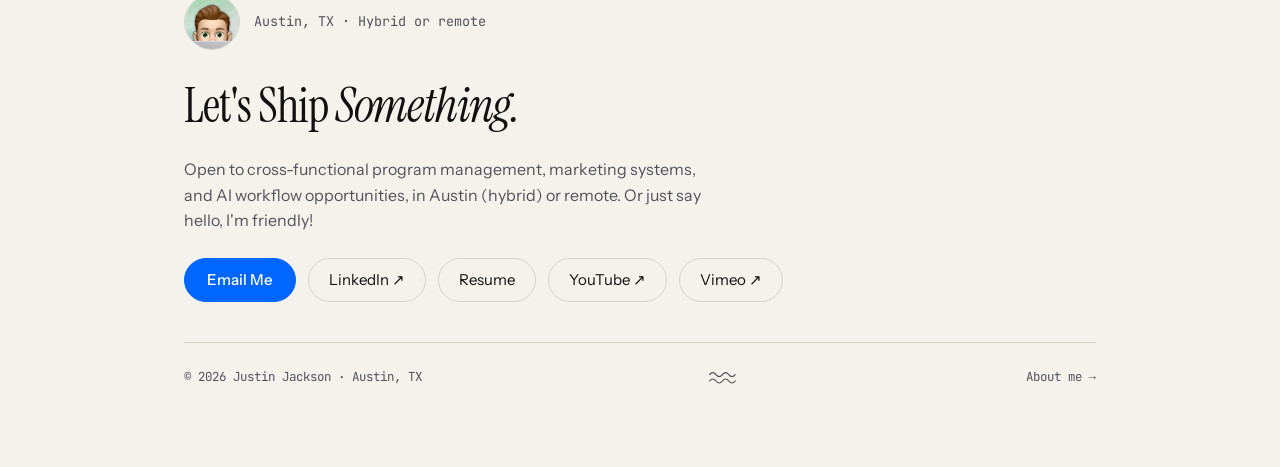
==== commit 7f69b8b6: "Install Vercel Web Analytics ## Vercel Web Analytics Installation Report  Successfully installed and" ====
--- a/index.html
+++ b/index.html
@@ -30,6 +30,10 @@
   <script type="application/ld+json">{"@context": "https://schema.org", "@graph": [{"@type": "Person", "@id": "https://xfnl.studio/#justin", "name": "Justin Jackson", "url": "https://xfnl.studio", "image": "https://xfnl.studio/img/justin-jackson-800.webp", "jobTitle": "Marketing Project Manager", "description": "Austin-based marketing project manager running program-level work and building the workflows that keep cross-functional teams unblocked.", "worksFor": {"@type": "Organization", "name": "Commerce"}, "address": {"@type": "PostalAddress", "addressLocality": "Austin", "addressRegion": "TX"}, "alumniOf": {"@type": "CollegeOrUniversity", "name": "Art Institute of Philadelphia"}, "knowsAbout": ["Marketing program management", "Creative operations", "Asana automation", "Video production", "Post-production workflows", "Local LLM inference"], "sameAs": ["https://www.linkedin.com/in/justin-jackson-pm/", "https://www.youtube.com/@BenWindleShootsHisShot", "https://vimeo.com/user222444720"]}, {"@type": "Organization", "@id": "https://xfnl.studio/#studio", "name": "xfnl Studio", "alternateName": ["xfnl.studio", "Carbonrain Media"], "url": "https://xfnl.studio", "founder": {"@id": "https://xfnl.studio/#justin"}}, {"@type": "WebSite", "url": "https://xfnl.studio", "name": "xfnl Studio", "publisher": {"@id": "https://xfnl.studio/#studio"}}, {"@type": "VideoObject", "name": "It hatched and then it passed.", "description": "A Ben Windle Shoots His Shot short, produced by Justin Jackson.", "uploadDate": "2026-09-30", "thumbnailUrl": "https://i.ytimg.com/vi/xZjIpe5ziwA/hqdefault.jpg", "embedUrl": "https://www.youtube-nocookie.com/embed/xZjIpe5ziwA", "contentUrl": "https://www.youtube.com/shorts/xZjIpe5ziwA"}]}</script>
   <script src="/portfolio.js?v=20261103f" defer></script>
   <script src="/js/xfnl-v2.js?v=20261103f" defer></script>
+  <script>
+    window.va = window.va || function () { (window.vaq = window.vaq || []).push(arguments); };
+  </script>
+  <script defer src="/_vercel/insights/script.js"></script>
 </head>
 <body data-page="home">
   <a href="#main-content" class="skip-link">Skip to main content</a>
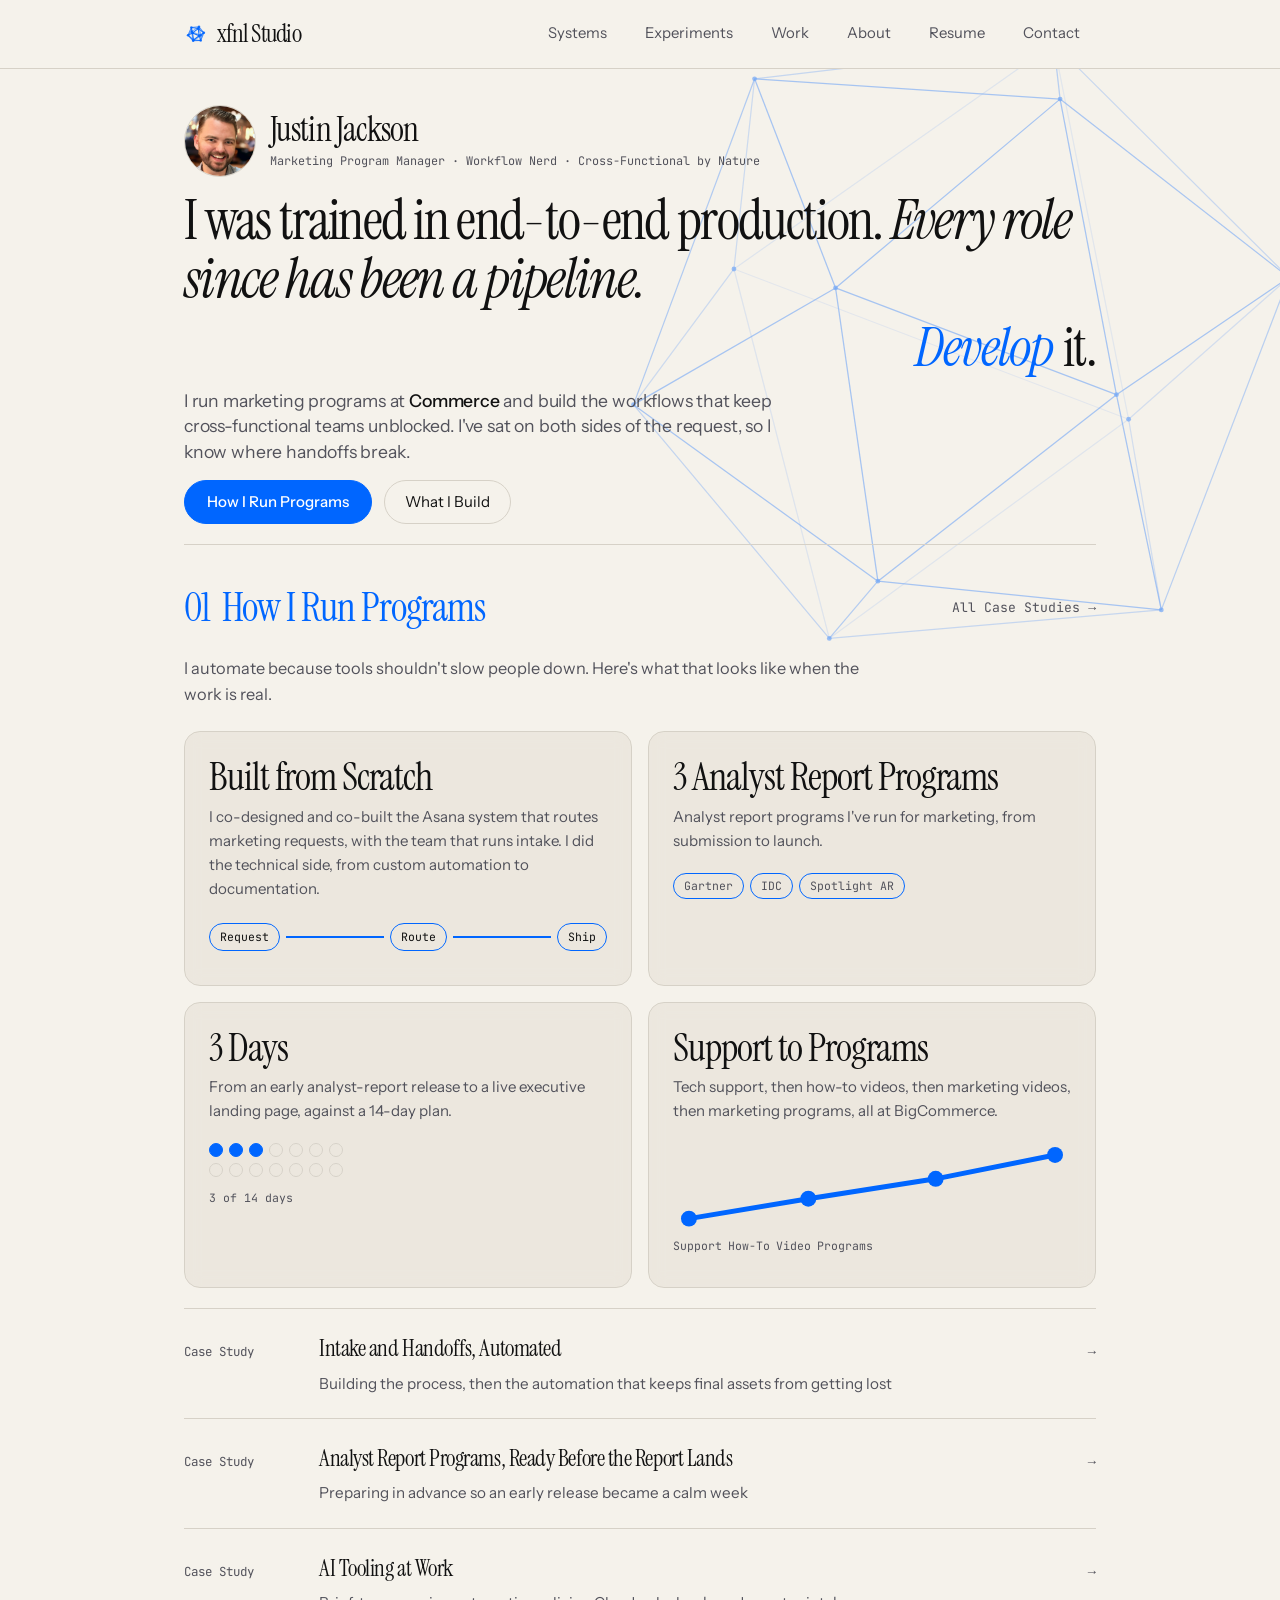
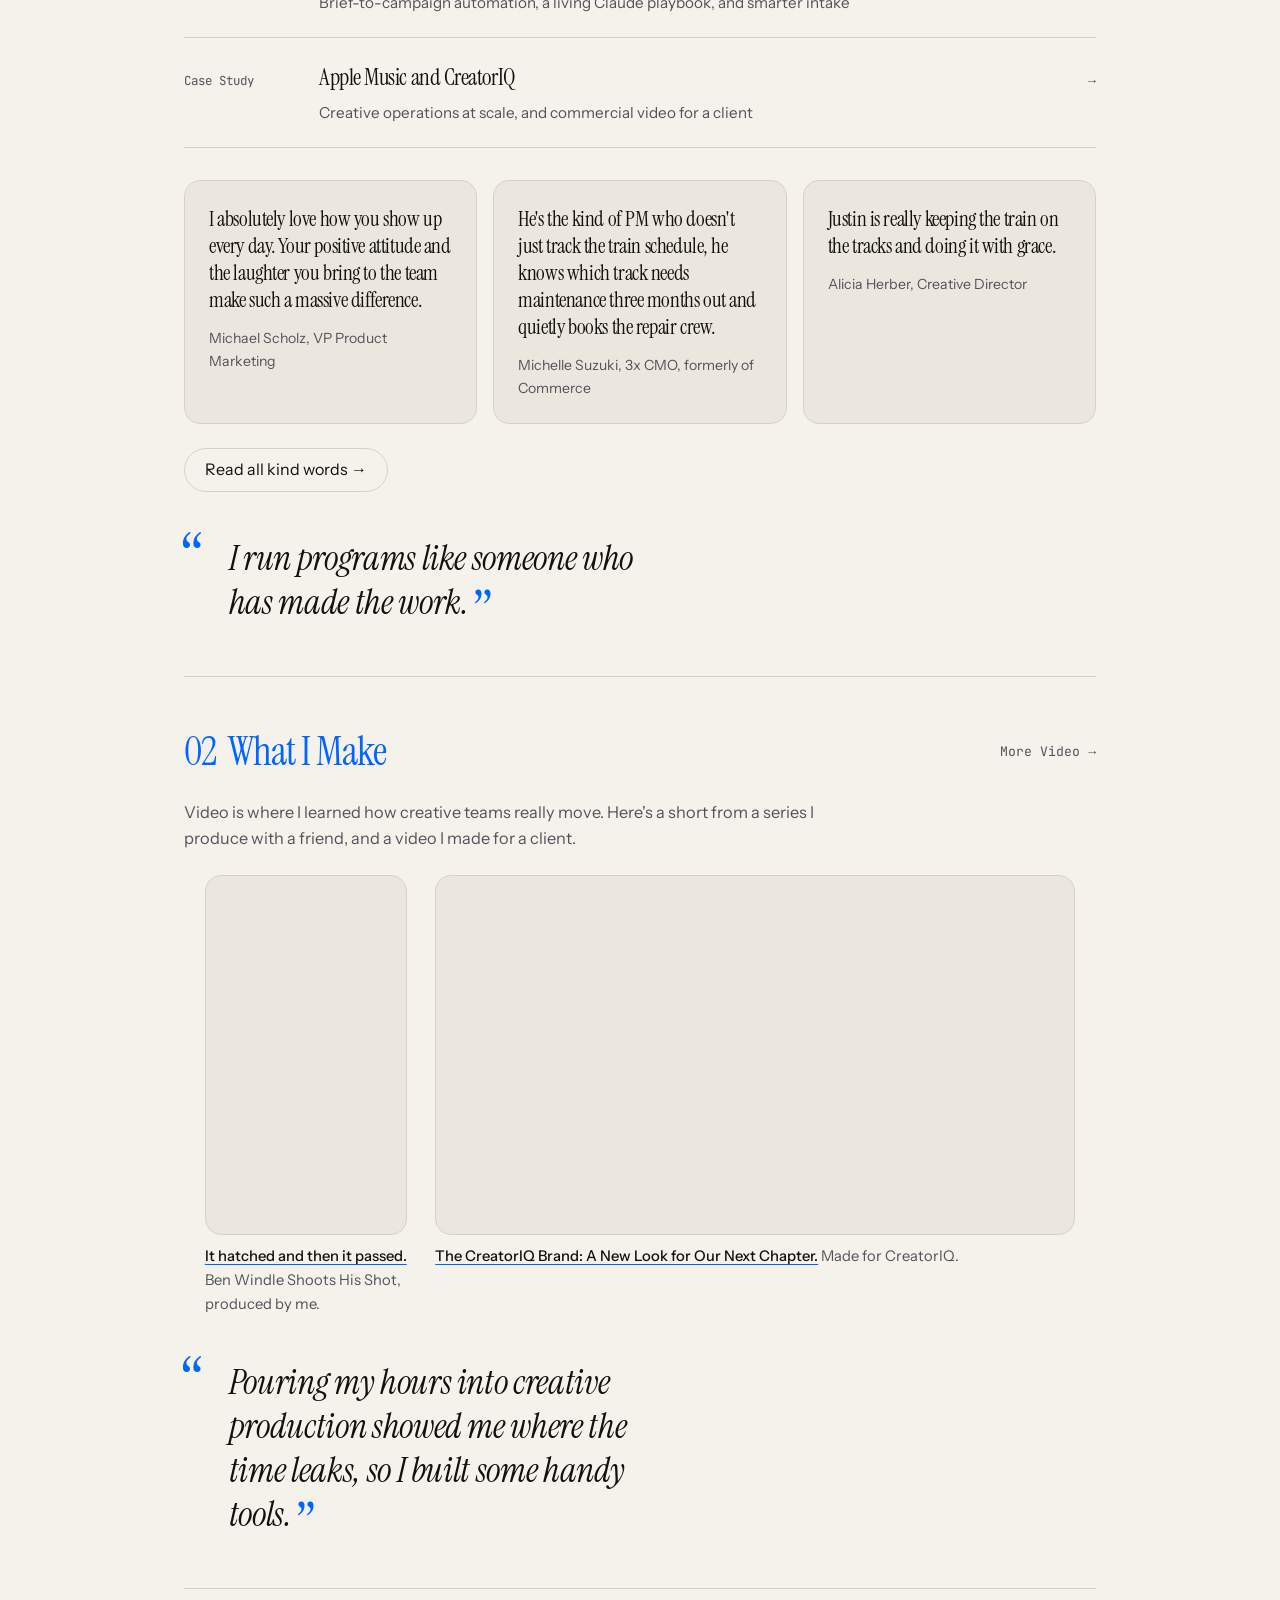
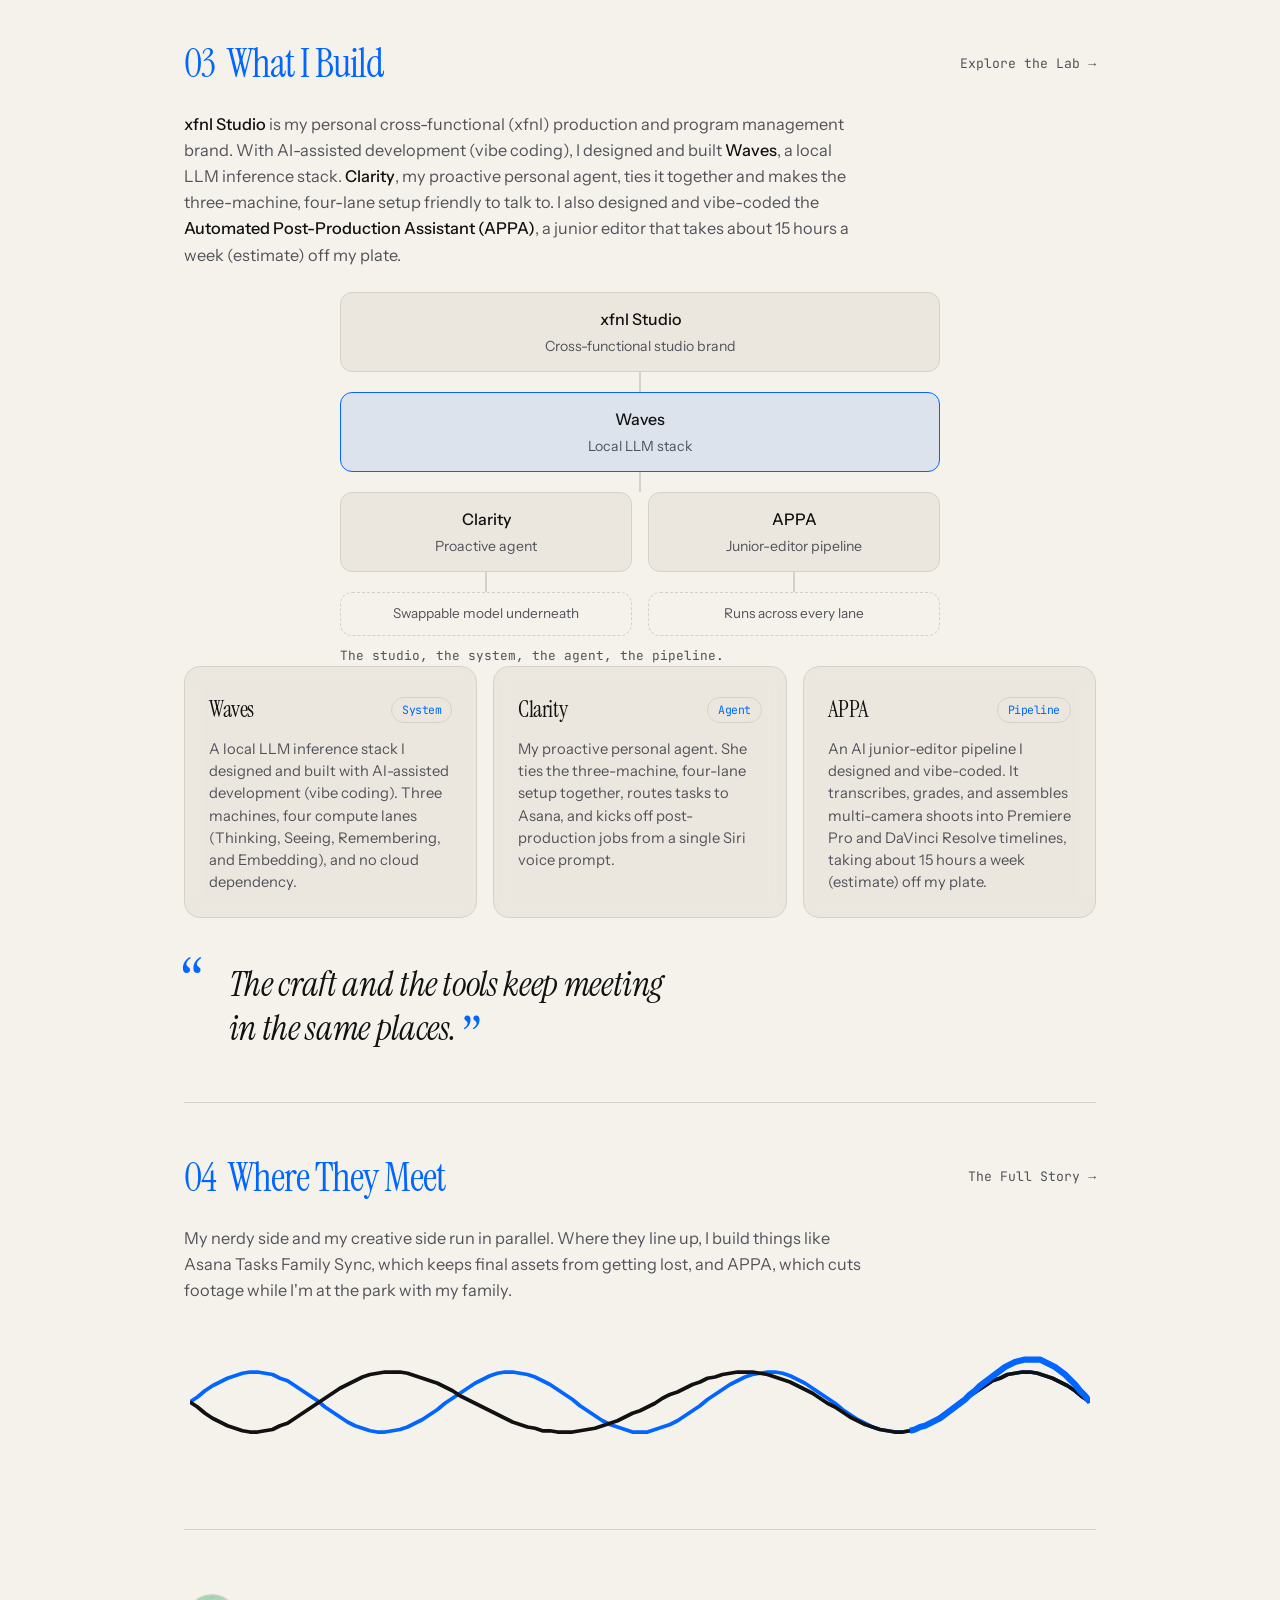
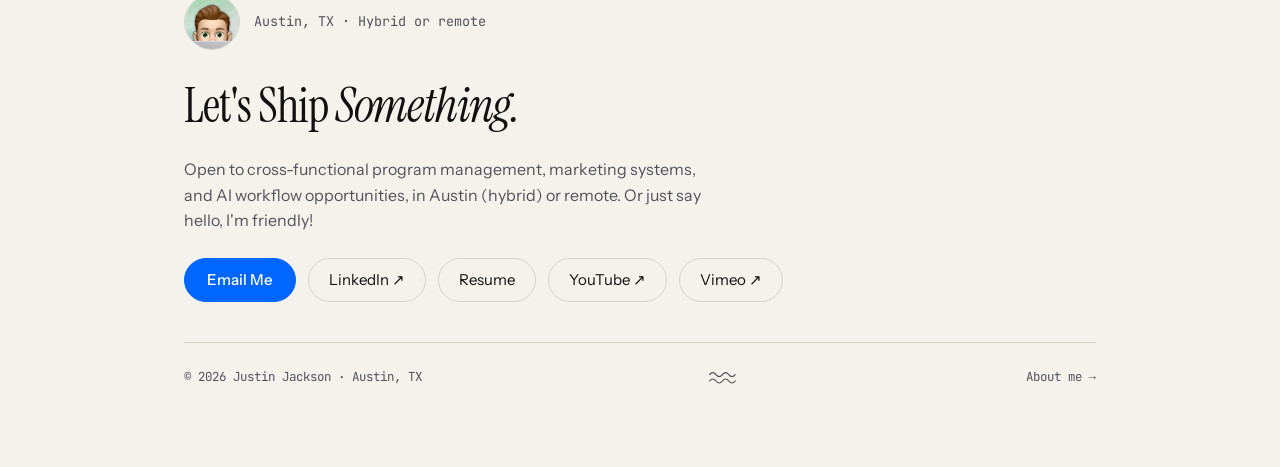
==== commit 9ff273c3: "Add Cloudflare Web Analytics script to index.html" ====
--- a/index.html
+++ b/index.html
@@ -244,4 +244,5 @@
   </main>
   <!-- TODO (Justin and Gemini): add the Cloudflare Web Analytics beacon here once the site token exists. -->
 </body>
+  <script defer src="/_vercel/insights/script.js"></script>
 </html>
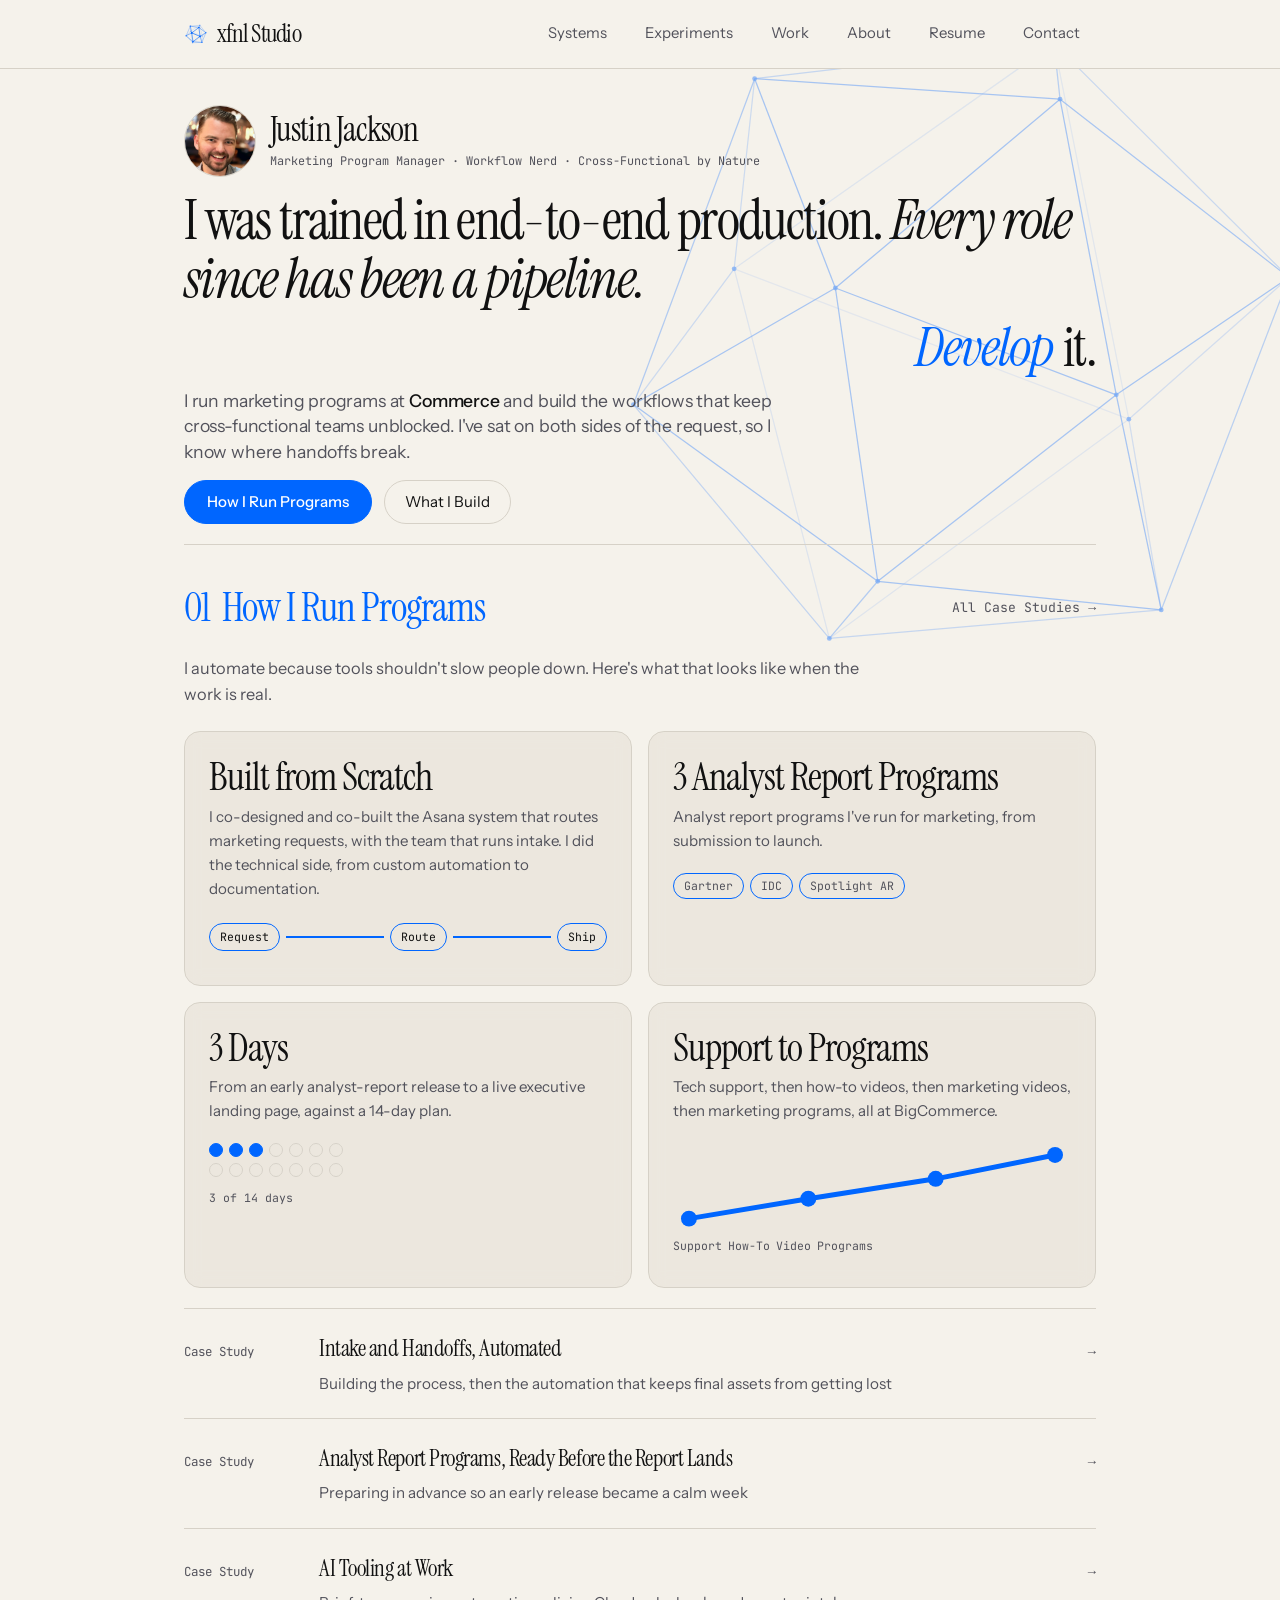
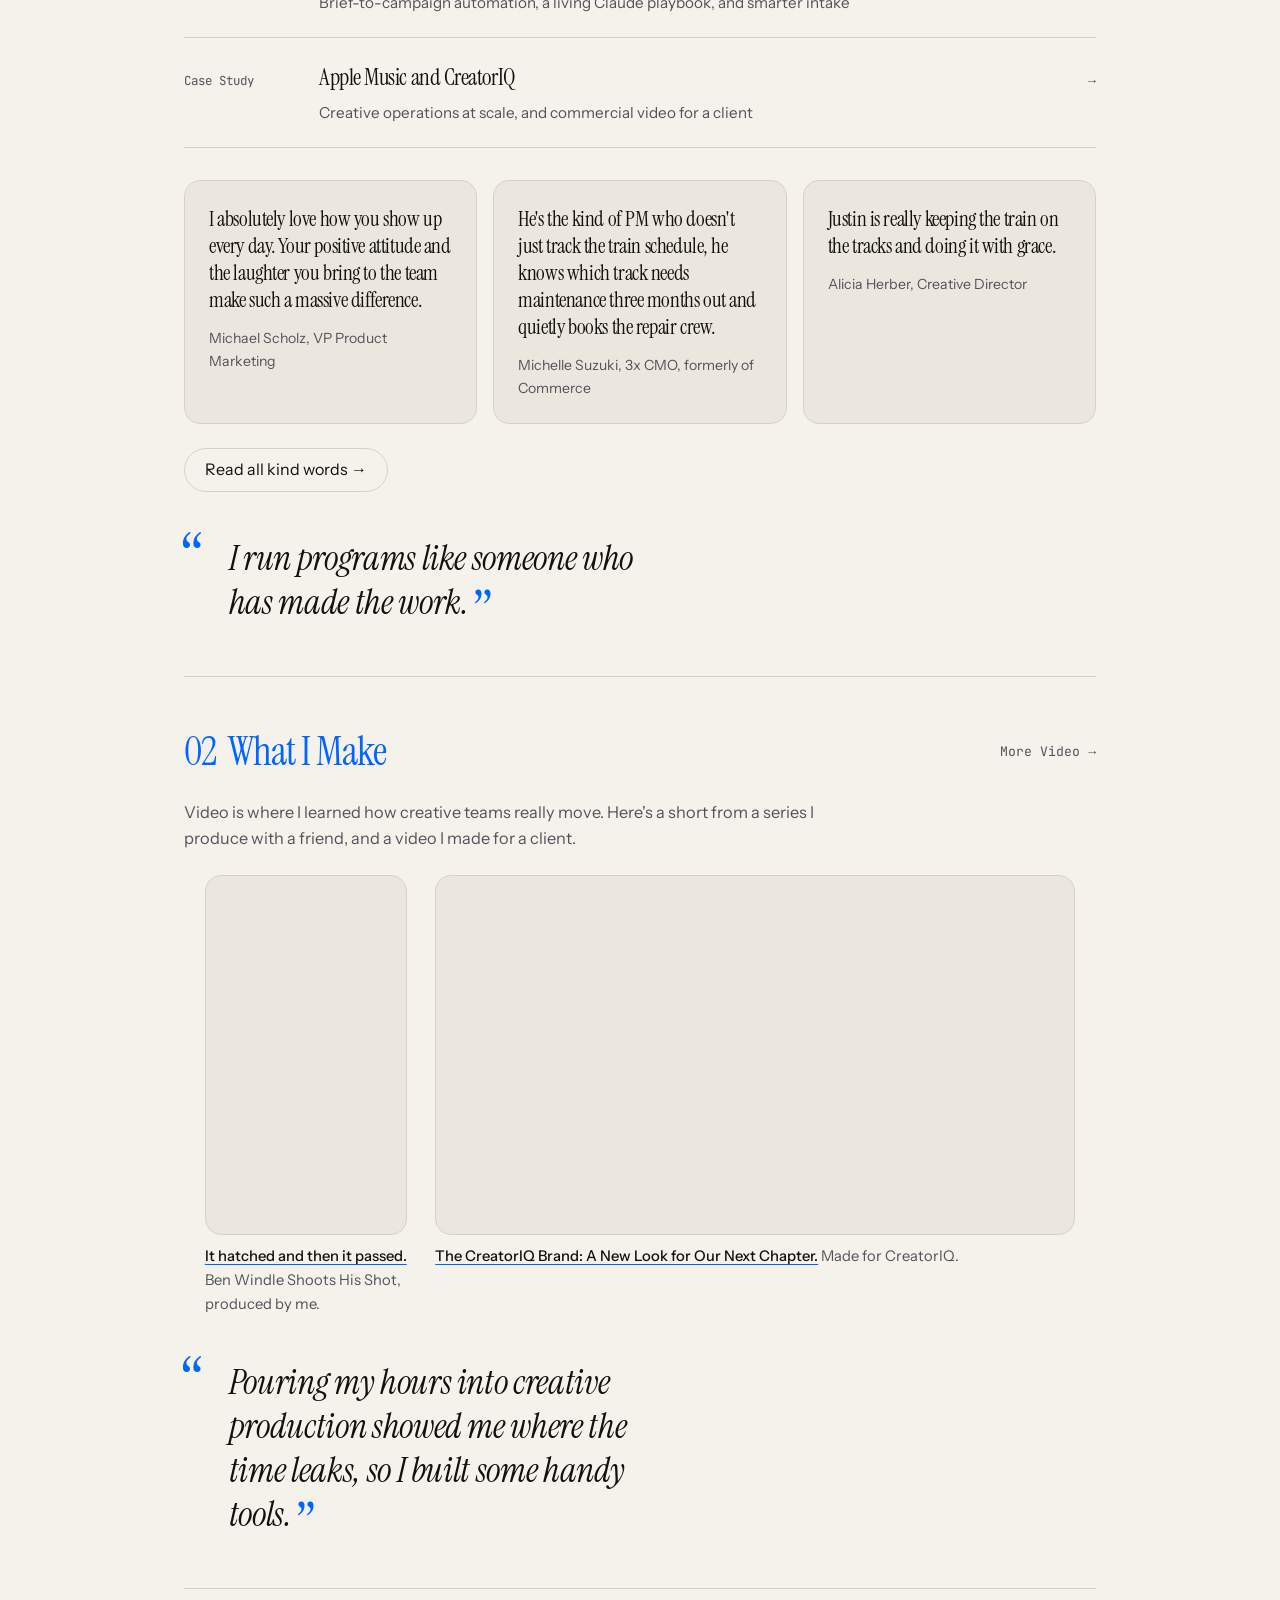
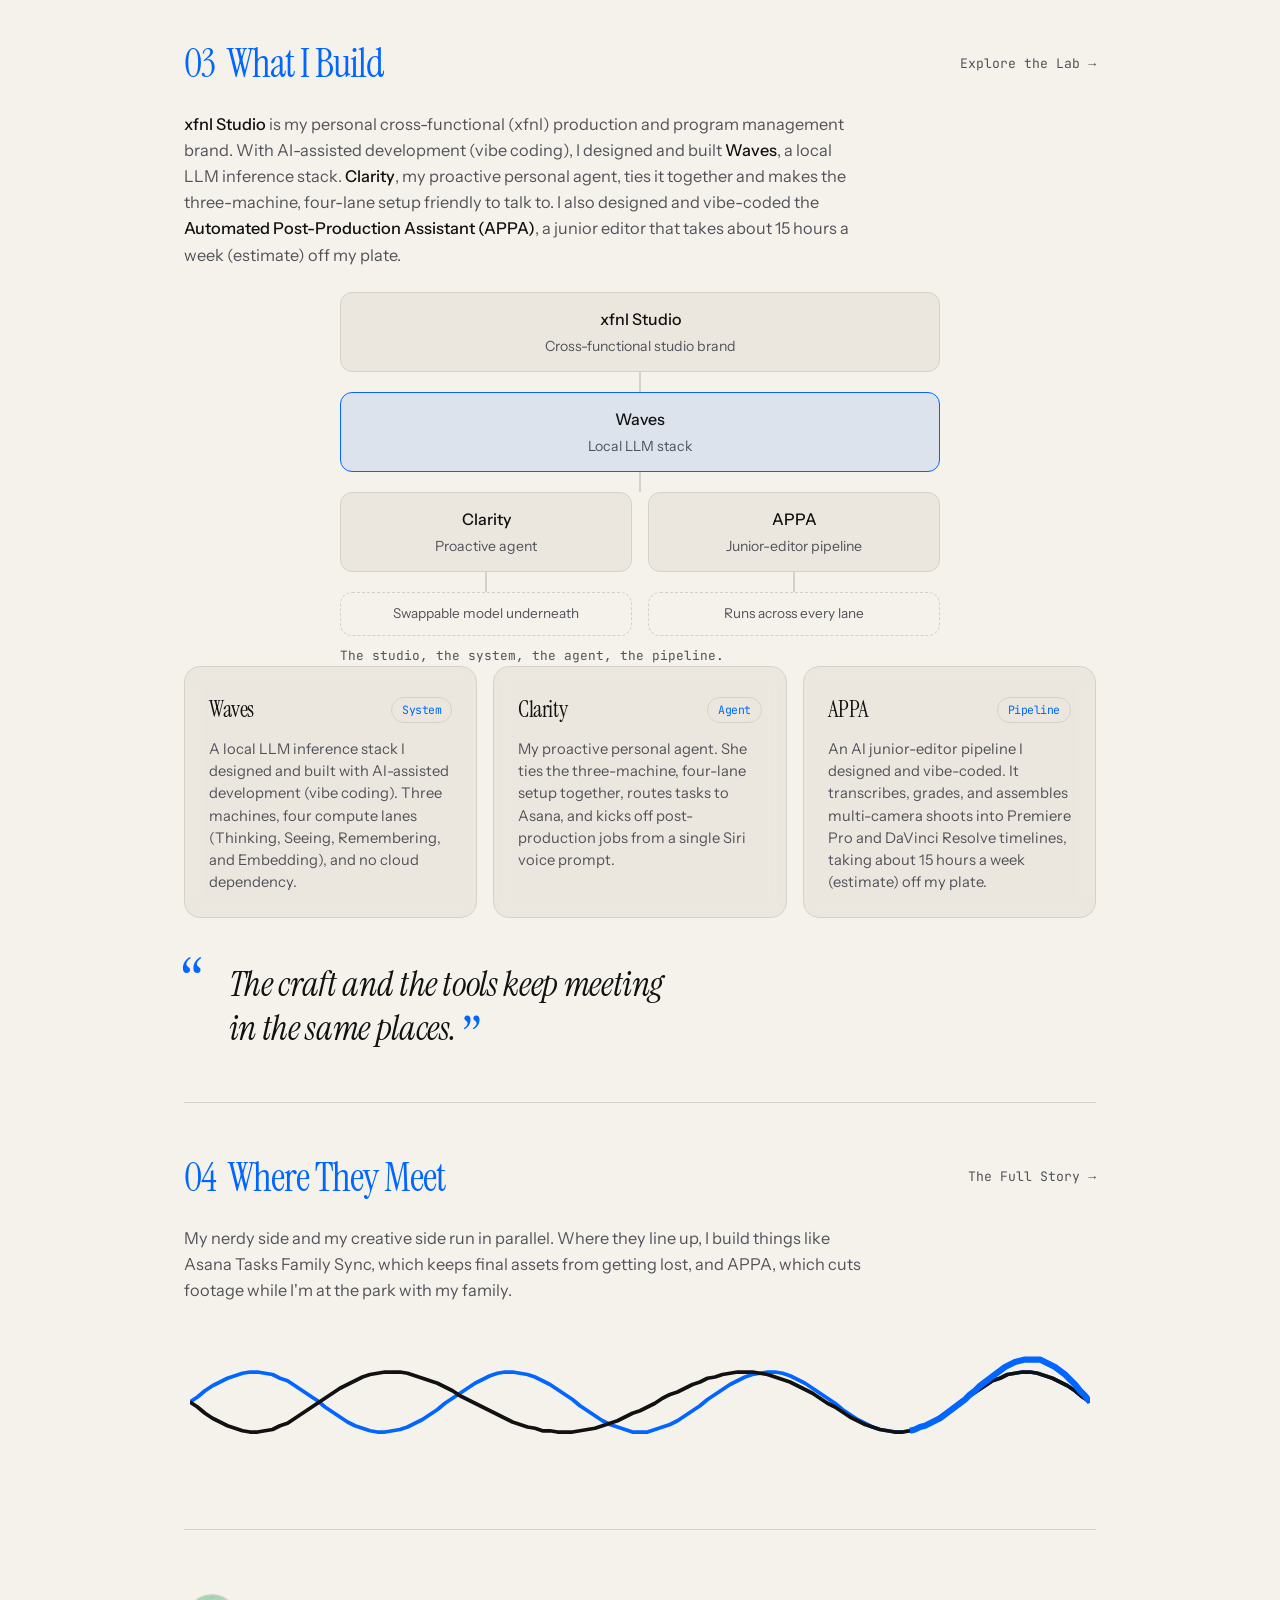
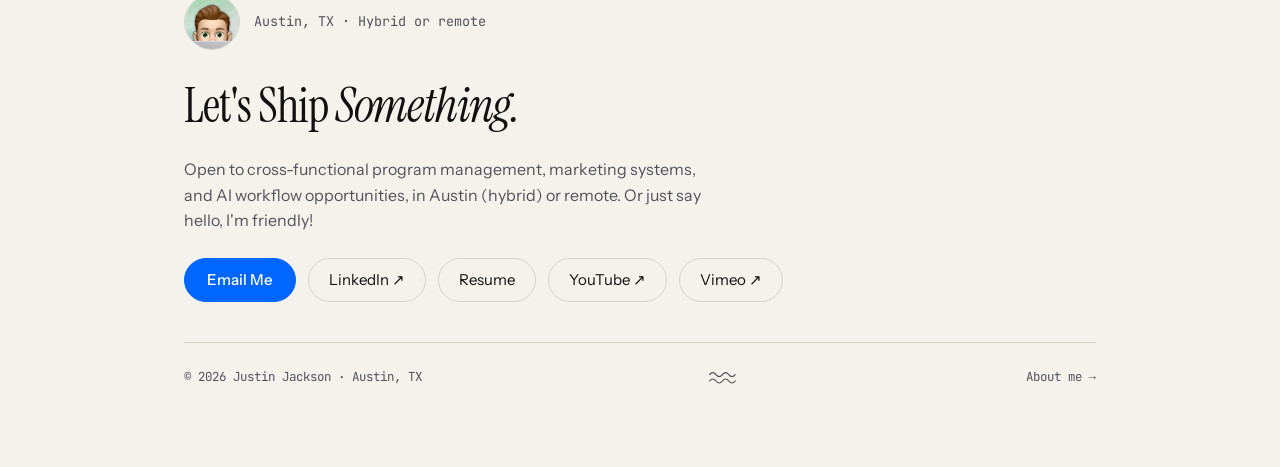
==== commit a7f3f4c1: "Update index.html" ====
--- a/index.html
+++ b/index.html
@@ -27,7 +27,7 @@
   <link rel="preload" href="/fonts/instrument-sans-latin-400-normal.woff2" as="font" type="font/woff2" crossorigin>
   <link rel="stylesheet" href="/obsession.css?v=1793558083">
   <link rel="stylesheet" href="/css/xfnl-v2.css?v=20261103f">
-  <script type="application/ld+json">{"@context": "https://schema.org", "@graph": [{"@type": "Person", "@id": "https://xfnl.studio/#justin", "name": "Justin Jackson", "url": "https://xfnl.studio", "image": "https://xfnl.studio/img/justin-jackson-800.webp", "jobTitle": "Marketing Project Manager", "description": "Austin-based marketing project manager running program-level work and building the workflows that keep cross-functional teams unblocked.", "worksFor": {"@type": "Organization", "name": "Commerce"}, "address": {"@type": "PostalAddress", "addressLocality": "Austin", "addressRegion": "TX"}, "alumniOf": {"@type": "CollegeOrUniversity", "name": "Art Institute of Philadelphia"}, "knowsAbout": ["Marketing program management", "Creative operations", "Asana automation", "Video production", "Post-production workflows", "Local LLM inference"], "sameAs": ["https://www.linkedin.com/in/justin-jackson-pm/", "https://www.youtube.com/@BenWindleShootsHisShot", "https://vimeo.com/user222444720"]}, {"@type": "Organization", "@id": "https://xfnl.studio/#studio", "name": "xfnl Studio", "alternateName": ["xfnl.studio", "Carbonrain Media"], "url": "https://xfnl.studio", "founder": {"@id": "https://xfnl.studio/#justin"}}, {"@type": "WebSite", "url": "https://xfnl.studio", "name": "xfnl Studio", "publisher": {"@id": "https://xfnl.studio/#studio"}}, {"@type": "VideoObject", "name": "It hatched and then it passed.", "description": "A Ben Windle Shoots His Shot short, produced by Justin Jackson.", "uploadDate": "2026-09-30", "thumbnailUrl": "https://i.ytimg.com/vi/xZjIpe5ziwA/hqdefault.jpg", "embedUrl": "https://www.youtube-nocookie.com/embed/xZjIpe5ziwA", "contentUrl": "https://www.youtube.com/shorts/xZjIpe5ziwA"}]}</script>
+  <script type="application/ld+json">{"@context": "https://schema.org", "@graph": [{"@type": "Person", "@id": "https://xfnl.studio/#justin", "name": "Justin Jackson", "url": "https://xfnl.studio", "image": "https://xfnl.studio/img/justin-jackson-800.webp", "jobTitle": "Marketing Project Manager", "description": "Austin-based marketing project manager running program-level work and building the workflows that keep cross-functional teams unblocked.", "worksFor": {"@type": "Organization", "name": "Commerce"}, "address": {"@type": "PostalAddress", "addressLocality": "Austin", "addressRegion": "TX"}, "alumniOf": {"@type": "CollegeOrUniversity", "name": "The Art Institute of Philadelphia"}, "knowsAbout": ["Marketing program management", "Creative operations", "Asana automation", "Video production", "Post-production workflows", "Local LLM inference"], "sameAs": ["https://www.linkedin.com/in/justin-jackson-pm/", "https://www.youtube.com/@BenWindleShootsHisShot", "https://vimeo.com/user222444720"]}, {"@type": "Organization", "@id": "https://xfnl.studio/#studio", "name": "xfnl Studio", "alternateName": ["xfnl.studio", "Carbonrain Media"], "url": "https://xfnl.studio", "founder": {"@id": "https://xfnl.studio/#justin"}}, {"@type": "WebSite", "url": "https://xfnl.studio", "name": "xfnl Studio", "publisher": {"@id": "https://xfnl.studio/#studio"}}, {"@type": "VideoObject", "name": "It hatched and then it passed.", "description": "A Ben Windle Shoots His Shot short, produced by Justin Jackson.", "uploadDate": "2026-09-30", "thumbnailUrl": "https://i.ytimg.com/vi/xZjIpe5ziwA/hqdefault.jpg", "embedUrl": "https://www.youtube-nocookie.com/embed/xZjIpe5ziwA", "contentUrl": "https://www.youtube.com/shorts/xZjIpe5ziwA"}]}</script>
   <script src="/portfolio.js?v=20261103f" defer></script>
   <script src="/js/xfnl-v2.js?v=20261103f" defer></script>
   <script>
@@ -41,7 +41,7 @@
   <header class="masthead">
     <div class="masthead-inner">
       <a href="/" class="brand" aria-label="xfnl Studio home">
-        <svg class="brand-mark" viewBox="0 0 100 100" aria-hidden="true" focusable="false"><line class="mk-edge" x1="39.6" y1="74.7" x2="69.5" y2="77.2" stroke-width="4.4" stroke-opacity="0.79"/><line class="mk-edge" x1="39.6" y1="74.7" x2="63.2" y2="57.1" stroke-width="4.4" stroke-opacity="0.91"/><line class="mk-edge" x1="39.6" y1="74.7" x2="38.1" y2="78.4" stroke-width="4.4" stroke-opacity="0.71"/><line class="mk-edge" x1="39.6" y1="74.7" x2="16.9" y2="55.2" stroke-width="4.4" stroke-opacity="0.79"/><line class="mk-edge" x1="39.6" y1="74.7" x2="35.6" y2="45.6" stroke-width="4.4" stroke-opacity="0.91"/><line class="mk-edge" x1="69.5" y1="77.2" x2="63.2" y2="57.1" stroke-width="4.4" stroke-opacity="0.84"/><line class="mk-edge" x1="69.5" y1="77.2" x2="38.1" y2="78.4" stroke-width="4.4" stroke-opacity="0.64"/><line class="mk-edge" x1="69.5" y1="77.2" x2="70.3" y2="56.2" stroke-width="4.4" stroke-opacity="0.60"/><line class="mk-edge" x1="69.5" y1="77.2" x2="82.6" y2="44.9" stroke-width="4.4" stroke-opacity="0.73"/><line class="mk-edge" x1="30.8" y1="23.1" x2="62.5" y2="20.1" stroke-width="4.4" stroke-opacity="0.66"/><line class="mk-edge" x1="30.8" y1="23.1" x2="59.4" y2="27.5" stroke-width="4.4" stroke-opacity="0.81"/><line class="mk-edge" x1="30.8" y1="23.1" x2="31.4" y2="39.9" stroke-width="4.4" stroke-opacity="0.61"/><line class="mk-edge" x1="30.8" y1="23.1" x2="16.9" y2="55.2" stroke-width="4.4" stroke-opacity="0.72"/><line class="mk-edge" x1="30.8" y1="23.1" x2="35.6" y2="45.6" stroke-width="4.4" stroke-opacity="0.85"/><line class="mk-edge" x1="62.5" y1="20.1" x2="59.4" y2="27.5" stroke-width="4.4" stroke-opacity="0.74"/><line class="mk-edge" x1="62.5" y1="20.1" x2="31.4" y2="39.9" stroke-width="4.4" stroke-opacity="0.54"/><line class="mk-edge" x1="62.5" y1="20.1" x2="70.3" y2="56.2" stroke-width="4.4" stroke-opacity="0.54"/><line class="mk-edge" x1="62.5" y1="20.1" x2="82.6" y2="44.9" stroke-width="4.4" stroke-opacity="0.66"/><line class="mk-edge" x1="59.4" y1="27.5" x2="63.2" y2="57.1" stroke-width="4.4" stroke-opacity="0.92"/><line class="mk-edge" x1="59.4" y1="27.5" x2="82.6" y2="44.9" stroke-width="4.4" stroke-opacity="0.81"/><line class="mk-edge" x1="59.4" y1="27.5" x2="35.6" y2="45.6" stroke-width="4.4" stroke-opacity="0.92"/><line class="mk-edge" x1="63.2" y1="57.1" x2="82.6" y2="44.9" stroke-width="4.4" stroke-opacity="0.85"/><line class="mk-edge" x1="63.2" y1="57.1" x2="35.6" y2="45.6" stroke-width="4.4" stroke-opacity="0.96"/><line class="mk-edge" x1="31.4" y1="39.9" x2="38.1" y2="78.4" stroke-width="4.4" stroke-opacity="0.53"/><line class="mk-edge" x1="31.4" y1="39.9" x2="70.3" y2="56.2" stroke-width="4.4" stroke-opacity="0.49"/><line class="mk-edge" x1="31.4" y1="39.9" x2="16.9" y2="55.2" stroke-width="4.4" stroke-opacity="0.60"/><line class="mk-edge" x1="38.1" y1="78.4" x2="70.3" y2="56.2" stroke-width="4.4" stroke-opacity="0.53"/><line class="mk-edge" x1="38.1" y1="78.4" x2="16.9" y2="55.2" stroke-width="4.4" stroke-opacity="0.64"/><line class="mk-edge" x1="70.3" y1="56.2" x2="82.6" y2="44.9" stroke-width="4.4" stroke-opacity="0.61"/><line class="mk-edge" x1="16.9" y1="55.2" x2="35.6" y2="45.6" stroke-width="4.4" stroke-opacity="0.84"/><circle class="mk-node" cx="39.6" cy="74.7" r="5.4" fill-opacity="0.89"/><circle class="mk-node" cx="69.5" cy="77.2" r="5.4" fill-opacity="0.79"/><circle class="mk-node" cx="30.8" cy="23.1" r="5.4" fill-opacity="0.81"/><circle class="mk-node" cx="62.5" cy="20.1" r="5.4" fill-opacity="0.71"/><circle class="mk-node" cx="59.4" cy="27.5" r="5.4" fill-opacity="0.92"/><circle class="mk-node" cx="63.2" cy="57.1" r="5.4" fill-opacity="0.97"/><circle class="mk-node" cx="31.4" cy="39.9" r="5.4" fill-opacity="0.63"/><circle class="mk-node" cx="38.1" cy="78.4" r="5.4" fill-opacity="0.68"/><circle class="mk-node" cx="70.3" cy="56.2" r="5.4" fill-opacity="0.63"/><circle class="mk-node" cx="82.6" cy="44.9" r="5.4" fill-opacity="0.81"/><circle class="mk-node" cx="16.9" cy="55.2" r="5.4" fill-opacity="0.79"/><circle class="mk-node" cx="35.6" cy="45.6" r="5.4" fill-opacity="0.97"/></svg><span>xfnl Studio</span>
+        <svg class="brand-mark" viewBox="0 0 100 100" aria-hidden="true" focusable="false"><line class="mk-edge" x1="27.1" y1="38.3" x2="75.7" y2="58.7" stroke-width="1.8" stroke-opacity="0.18"/><line class="mk-edge" x1="27.1" y1="38.3" x2="35.4" y2="86.4" stroke-width="1.9" stroke-opacity="0.2"/><line class="mk-edge" x1="35.4" y1="86.4" x2="75.7" y2="58.7" stroke-width="1.9" stroke-opacity="0.2"/><line class="mk-edge" x1="65.9" y1="13.6" x2="27.1" y2="38.3" stroke-width="1.93" stroke-opacity="0.21"/><line class="mk-edge" x1="65.9" y1="13.6" x2="75.7" y2="58.7" stroke-width="1.93" stroke-opacity="0.21"/><line class="mk-edge" x1="74.7" y1="84.9" x2="75.7" y2="58.7" stroke-width="2.08" stroke-opacity="0.27"/><line class="mk-edge" x1="27.1" y1="38.3" x2="8.9" y2="57.4" stroke-width="2.08" stroke-opacity="0.27"/><line class="mk-edge" x1="26.3" y1="17.3" x2="27.1" y2="38.3" stroke-width="2.11" stroke-opacity="0.28"/><line class="mk-edge" x1="75.7" y1="58.7" x2="91.1" y2="44.6" stroke-width="2.11" stroke-opacity="0.28"/><line class="mk-edge" x1="74.7" y1="84.9" x2="35.4" y2="86.4" stroke-width="2.18" stroke-opacity="0.32"/><line class="mk-edge" x1="35.4" y1="86.4" x2="8.9" y2="57.4" stroke-width="2.18" stroke-opacity="0.32"/><line class="mk-edge" x1="26.3" y1="17.3" x2="65.9" y2="13.6" stroke-width="2.23" stroke-opacity="0.35"/><line class="mk-edge" x1="65.9" y1="13.6" x2="91.1" y2="44.6" stroke-width="2.23" stroke-opacity="0.35"/><line class="mk-edge" x1="37.3" y1="81.8" x2="35.4" y2="86.4" stroke-width="2.36" stroke-opacity="0.43"/><line class="mk-edge" x1="26.3" y1="17.3" x2="8.9" y2="57.4" stroke-width="2.39" stroke-opacity="0.44"/><line class="mk-edge" x1="74.7" y1="84.9" x2="91.1" y2="44.6" stroke-width="2.41" stroke-opacity="0.46"/><line class="mk-edge" x1="65.9" y1="13.6" x2="62.1" y2="22.8" stroke-width="2.44" stroke-opacity="0.48"/><line class="mk-edge" x1="37.3" y1="81.8" x2="74.7" y2="84.9" stroke-width="2.57" stroke-opacity="0.57"/><line class="mk-edge" x1="37.3" y1="81.8" x2="8.9" y2="57.4" stroke-width="2.57" stroke-opacity="0.57"/><line class="mk-edge" x1="26.3" y1="17.3" x2="62.1" y2="22.8" stroke-width="2.62" stroke-opacity="0.61"/><line class="mk-edge" x1="62.1" y1="22.8" x2="91.1" y2="44.6" stroke-width="2.62" stroke-opacity="0.61"/><line class="mk-edge" x1="74.7" y1="84.9" x2="66.8" y2="59.8" stroke-width="2.69" stroke-opacity="0.67"/><line class="mk-edge" x1="8.9" y1="57.4" x2="32.3" y2="45.4" stroke-width="2.69" stroke-opacity="0.67"/><line class="mk-edge" x1="26.3" y1="17.3" x2="32.3" y2="45.4" stroke-width="2.72" stroke-opacity="0.7"/><line class="mk-edge" x1="66.8" y1="59.8" x2="91.1" y2="44.6" stroke-width="2.72" stroke-opacity="0.7"/><line class="mk-edge" x1="37.3" y1="81.8" x2="66.8" y2="59.8" stroke-width="2.87" stroke-opacity="0.83"/><line class="mk-edge" x1="37.3" y1="81.8" x2="32.3" y2="45.4" stroke-width="2.87" stroke-opacity="0.83"/><line class="mk-edge" x1="62.1" y1="22.8" x2="66.8" y2="59.8" stroke-width="2.9" stroke-opacity="0.85"/><line class="mk-edge" x1="62.1" y1="22.8" x2="32.3" y2="45.4" stroke-width="2.9" stroke-opacity="0.85"/><line class="mk-edge" x1="66.8" y1="59.8" x2="32.3" y2="45.4" stroke-width="3.0" stroke-opacity="0.95"/><circle class="mk-node" cx="27.1" cy="38.3" r="2.2" fill-opacity="0.2"/><circle class="mk-node" cx="75.7" cy="58.7" r="2.2" fill-opacity="0.2"/><circle class="mk-node" cx="35.4" cy="86.4" r="2.39" fill-opacity="0.24"/><circle class="mk-node" cx="65.9" cy="13.6" r="2.51" fill-opacity="0.29"/><circle class="mk-node" cx="74.7" cy="84.9" r="2.81" fill-opacity="0.45"/><circle class="mk-node" cx="8.9" cy="57.4" r="2.81" fill-opacity="0.45"/><circle class="mk-node" cx="26.3" cy="17.3" r="2.89" fill-opacity="0.5"/><circle class="mk-node" cx="91.1" cy="44.6" r="2.89" fill-opacity="0.5"/><circle class="mk-node" cx="37.3" cy="81.8" r="3.19" fill-opacity="0.72"/><circle class="mk-node" cx="62.1" cy="22.8" r="3.31" fill-opacity="0.81"/><circle class="mk-node" cx="66.8" cy="59.8" r="3.5" fill-opacity="0.98"/><circle class="mk-node" cx="32.3" cy="45.4" r="3.5" fill-opacity="0.98"/></svg><span>xfnl Studio</span>
       </a>
       <button type="button" id="menu-toggle" class="menu-toggle" aria-label="Toggle navigation menu" aria-expanded="false" aria-controls="primary-nav">
         <svg viewBox="0 0 24 24" width="24" height="24" fill="none" stroke="currentColor" stroke-width="2" stroke-linecap="round" aria-hidden="true" focusable="false">
@@ -244,5 +244,4 @@
   </main>
   <!-- TODO (Justin and Gemini): add the Cloudflare Web Analytics beacon here once the site token exists. -->
 </body>
-  <script defer src="/_vercel/insights/script.js"></script>
 </html>
